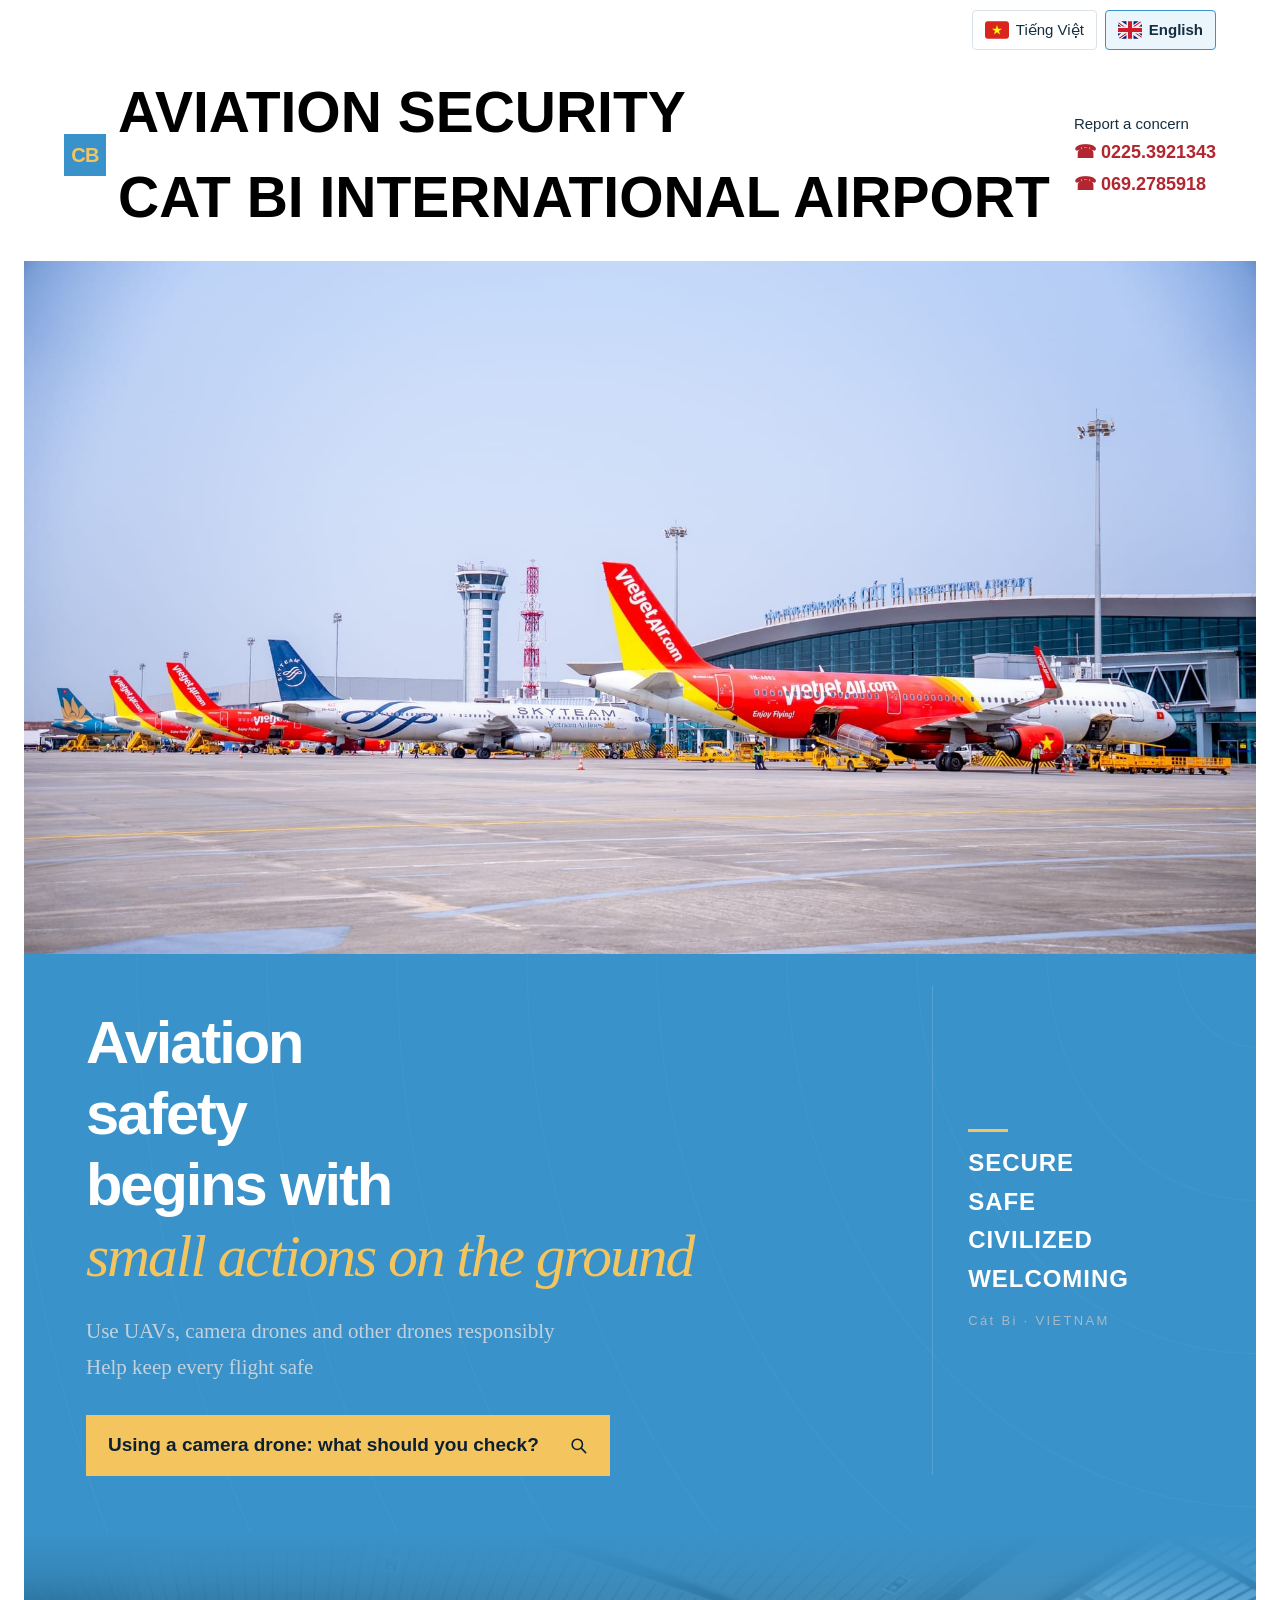
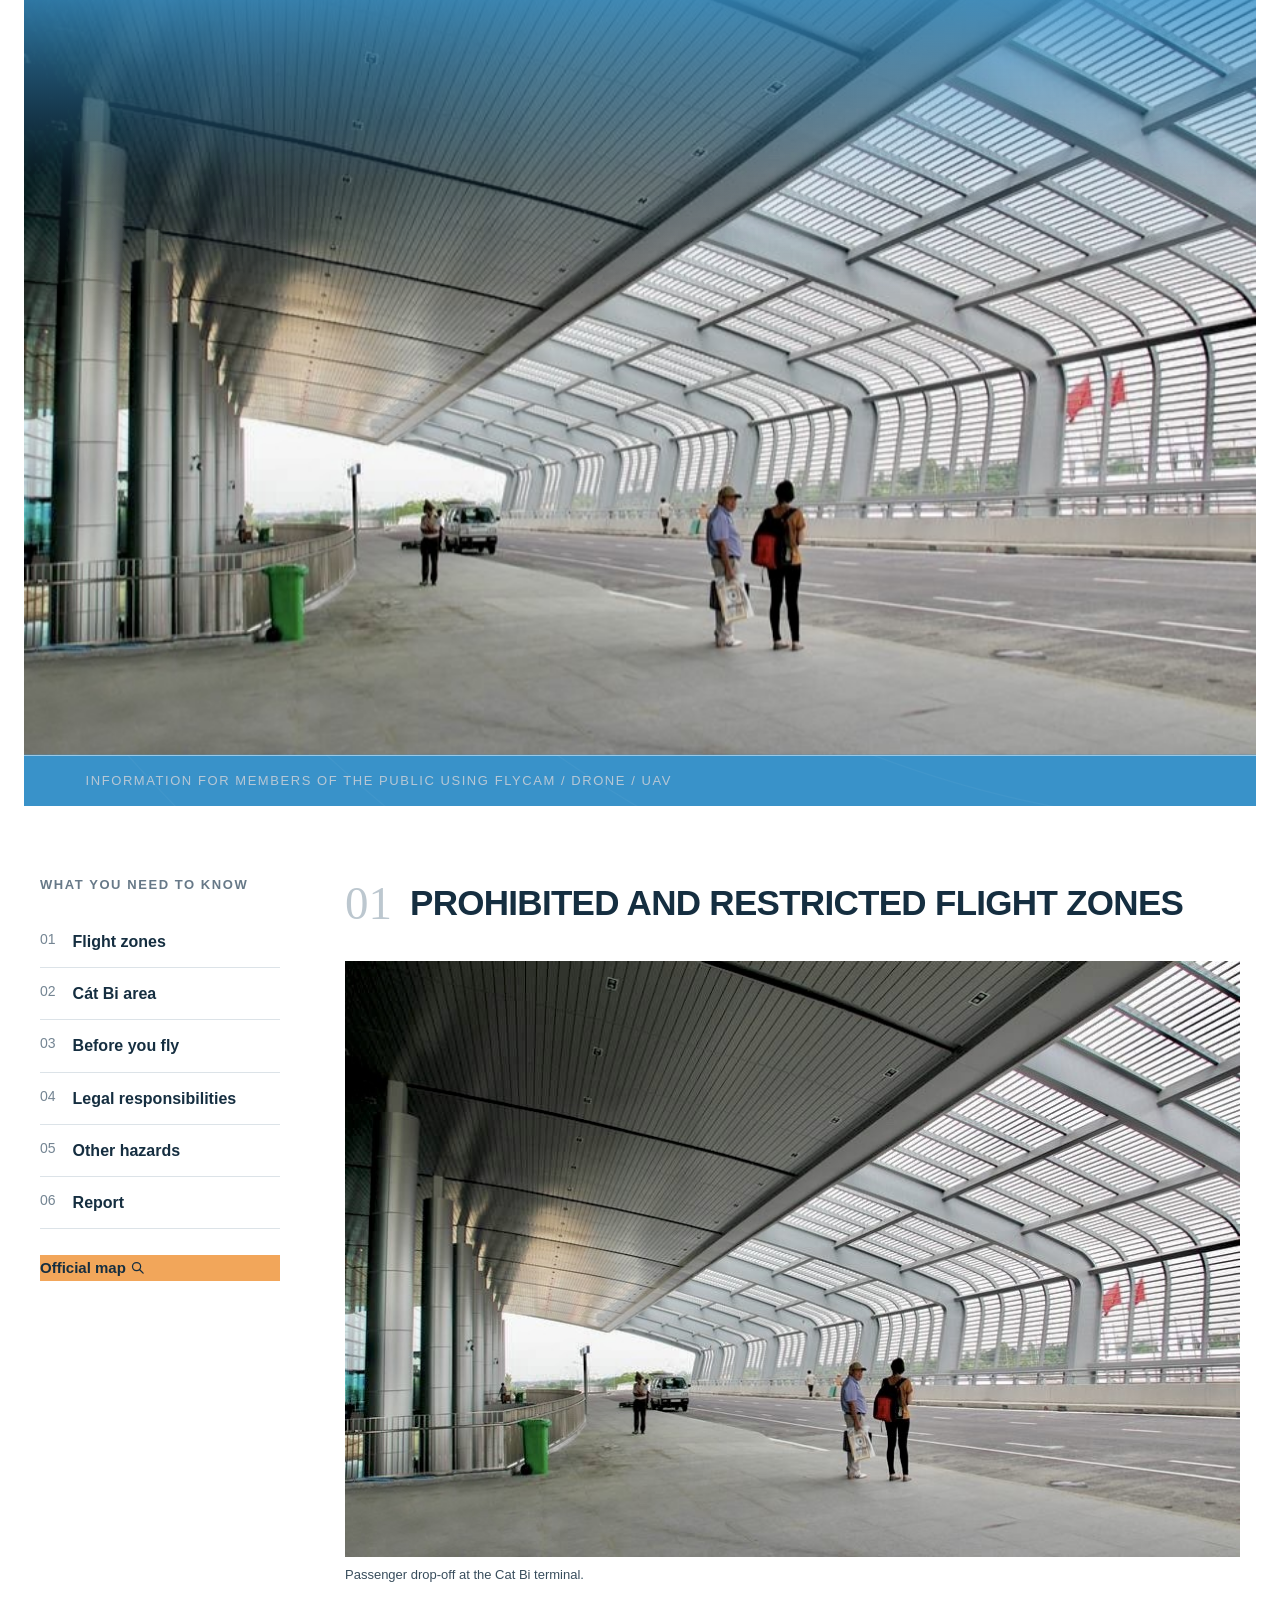
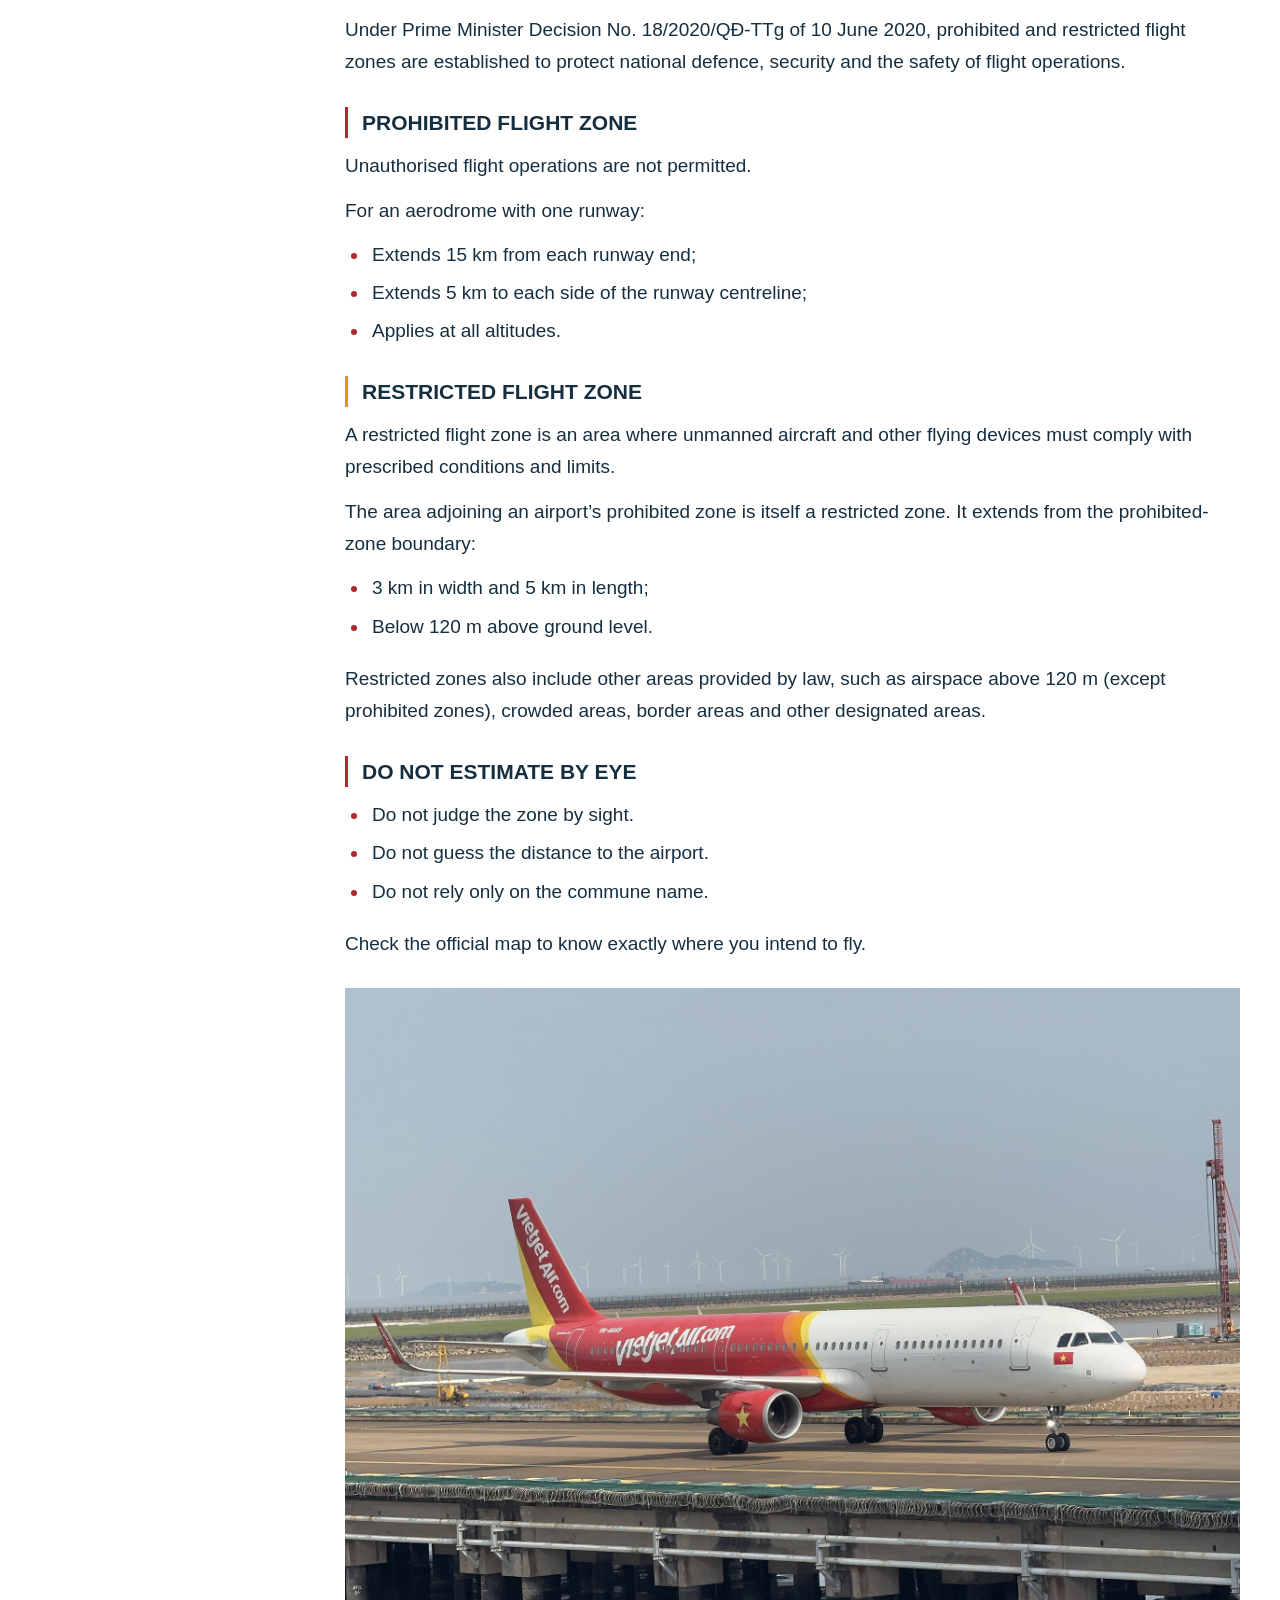
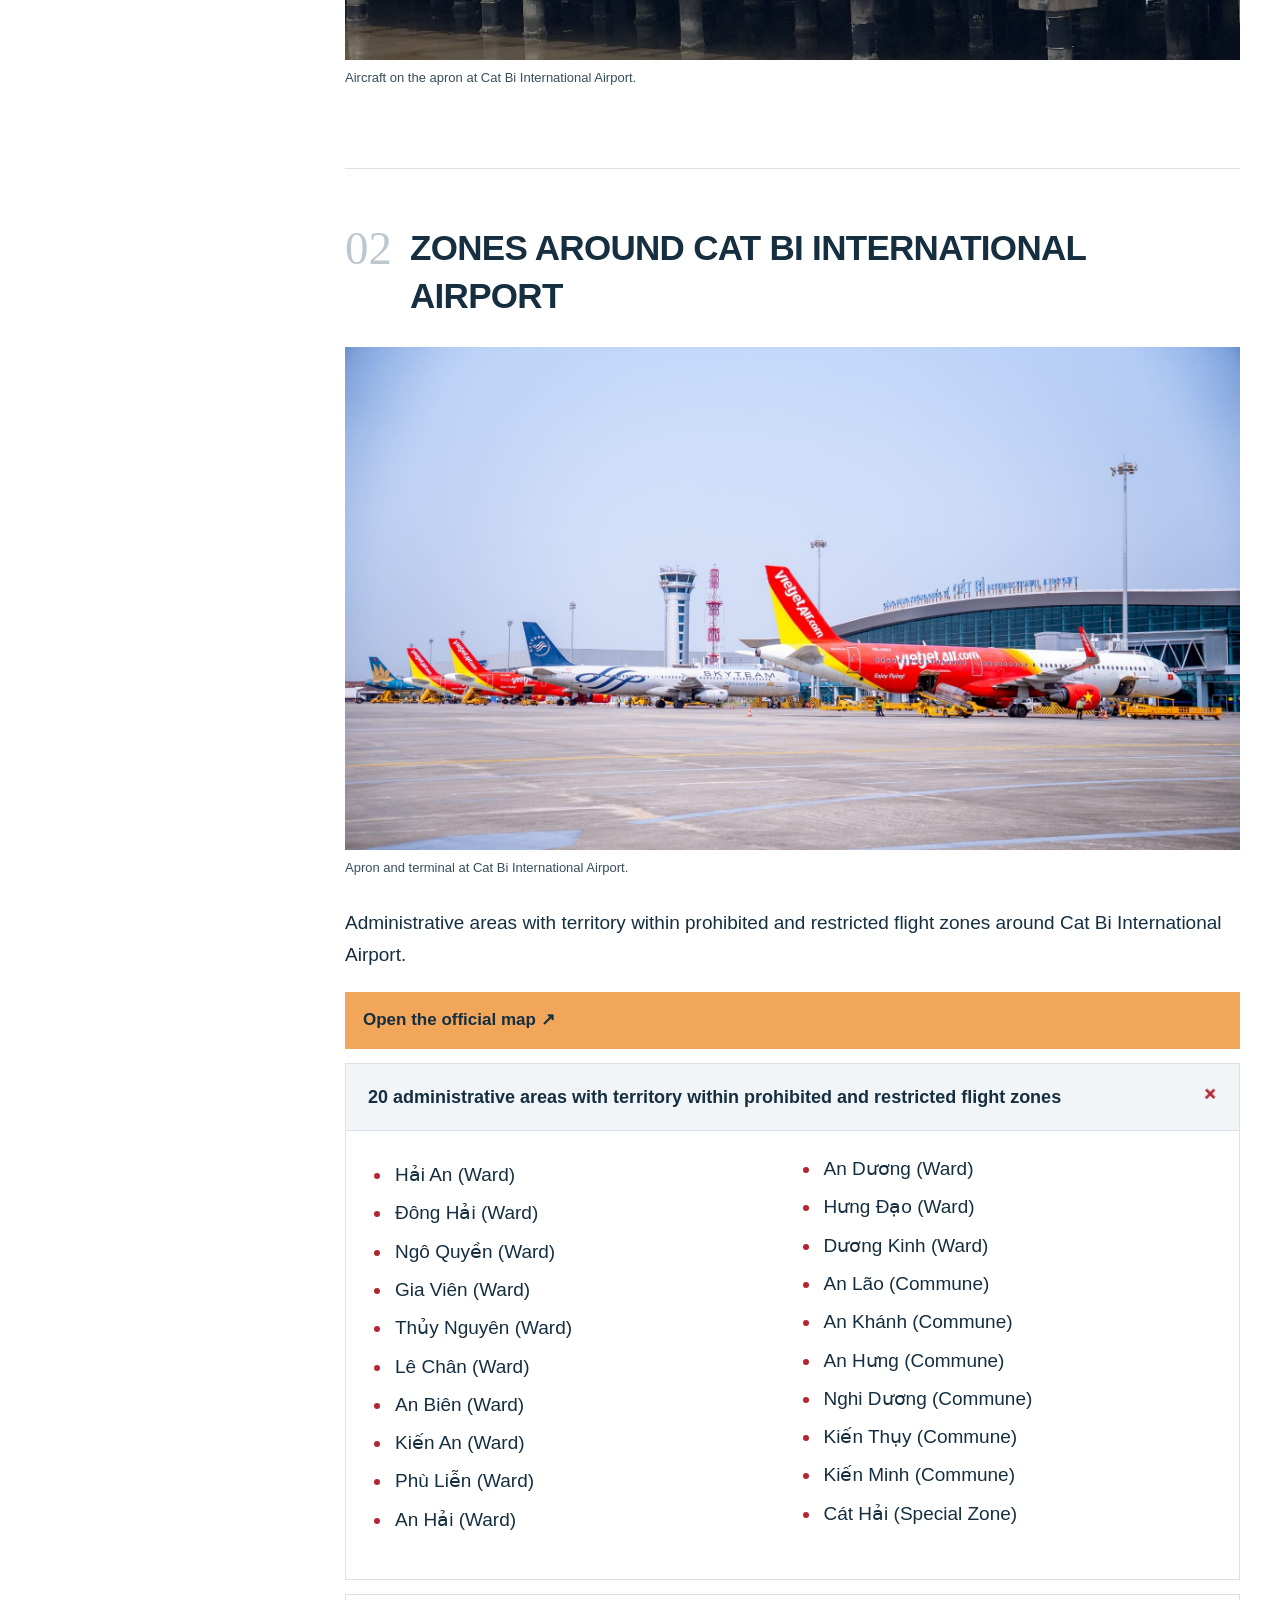
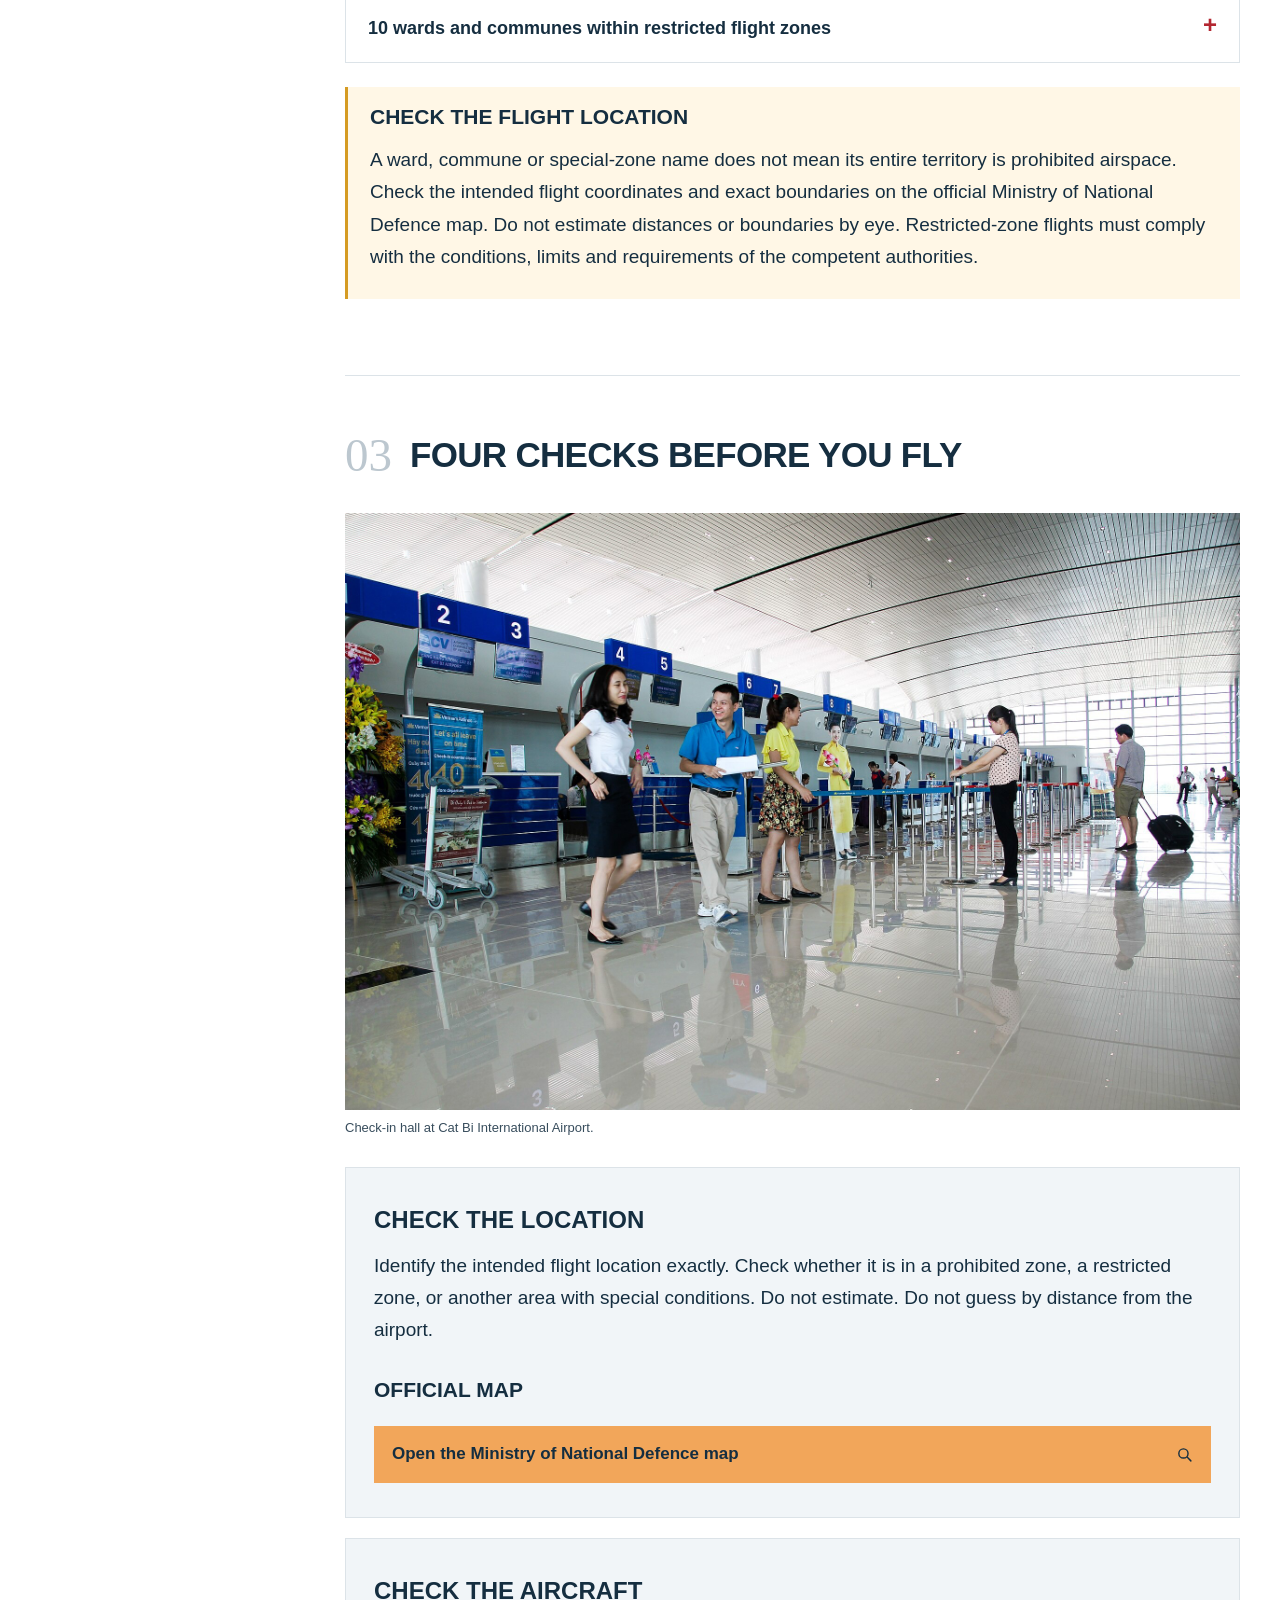
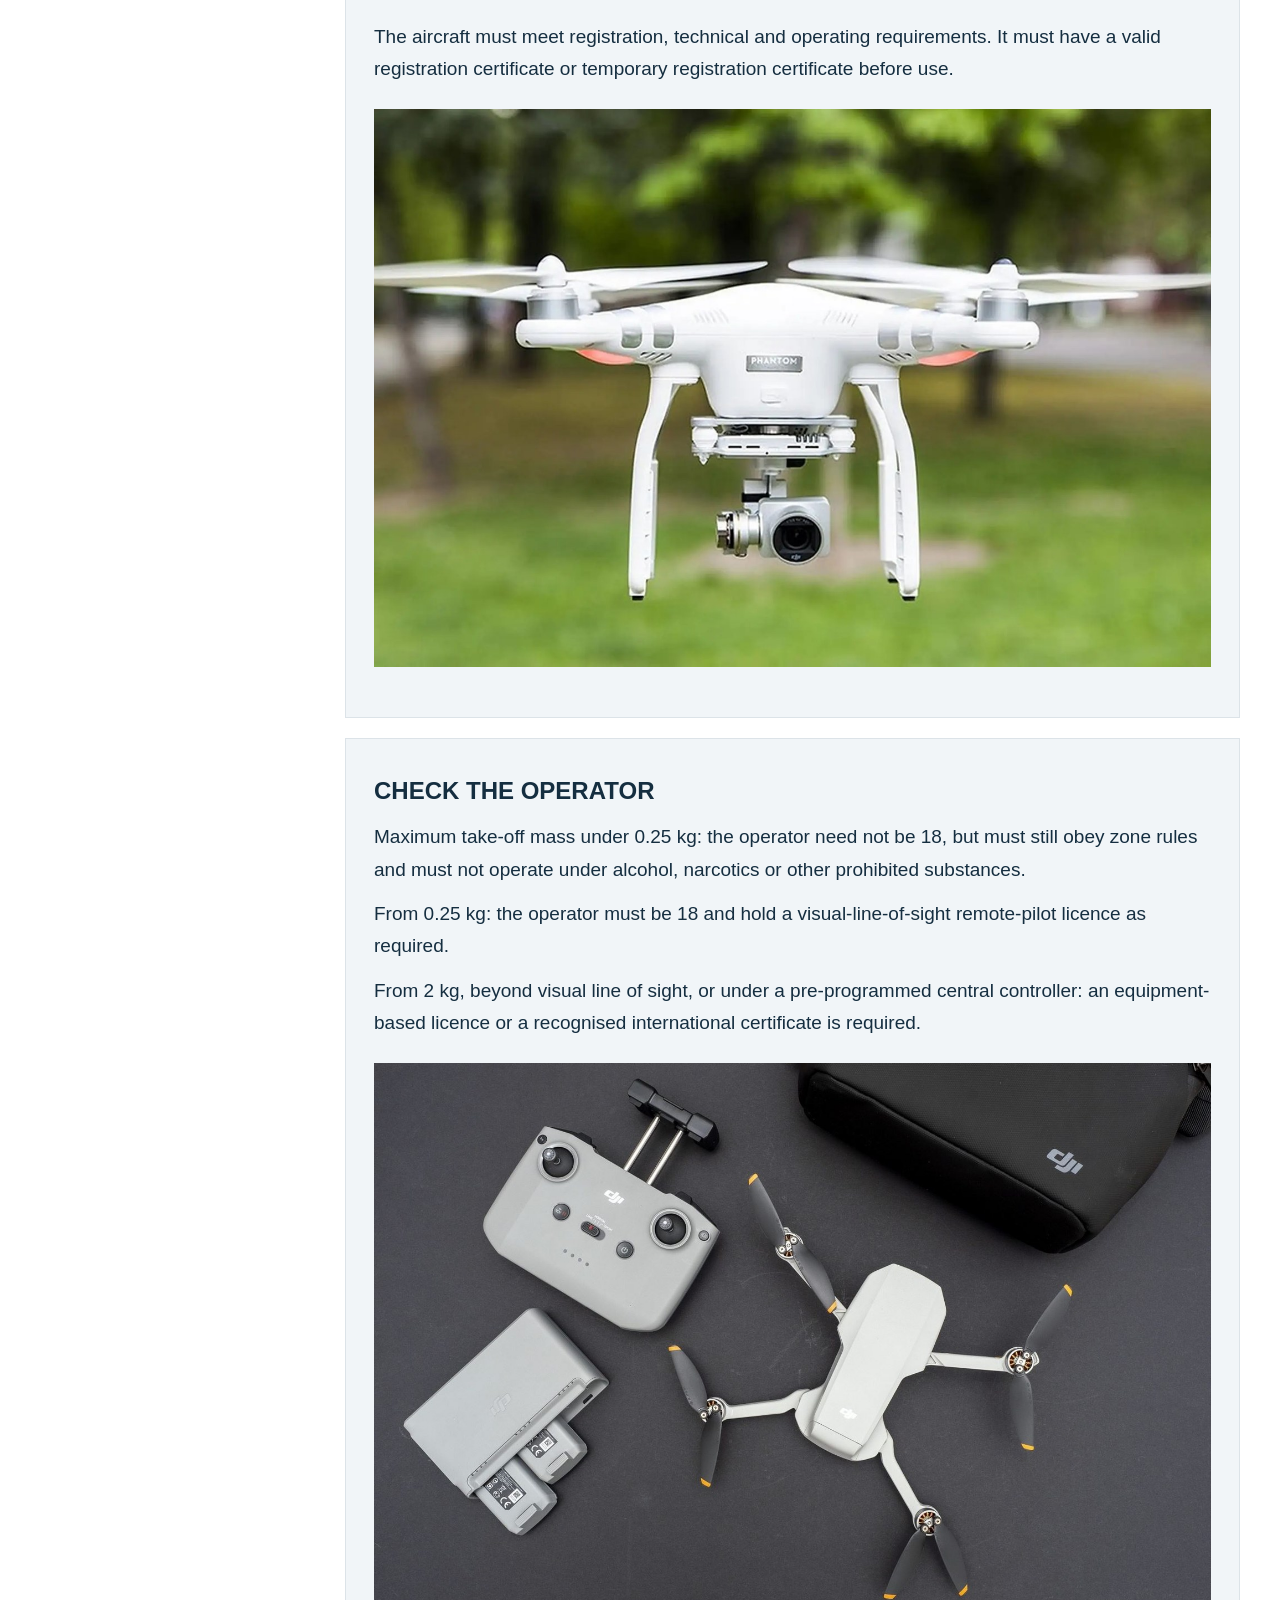
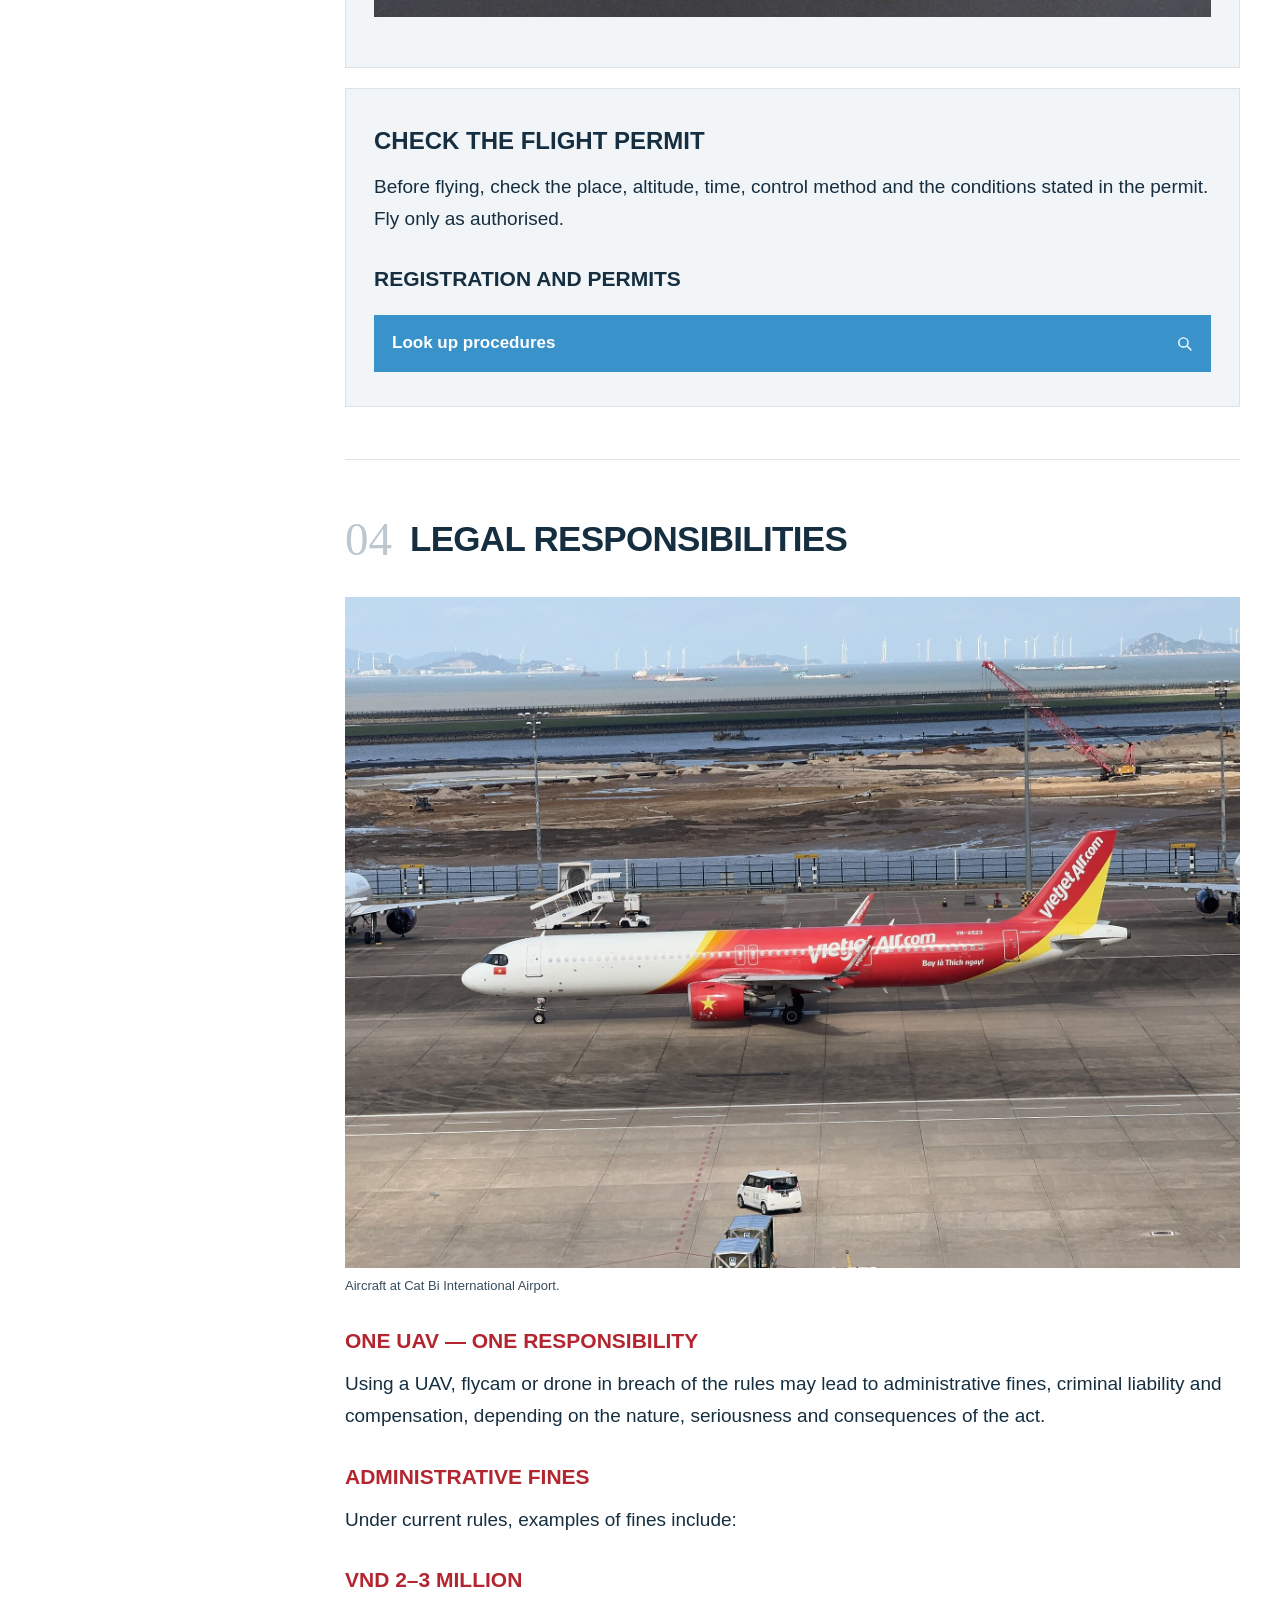
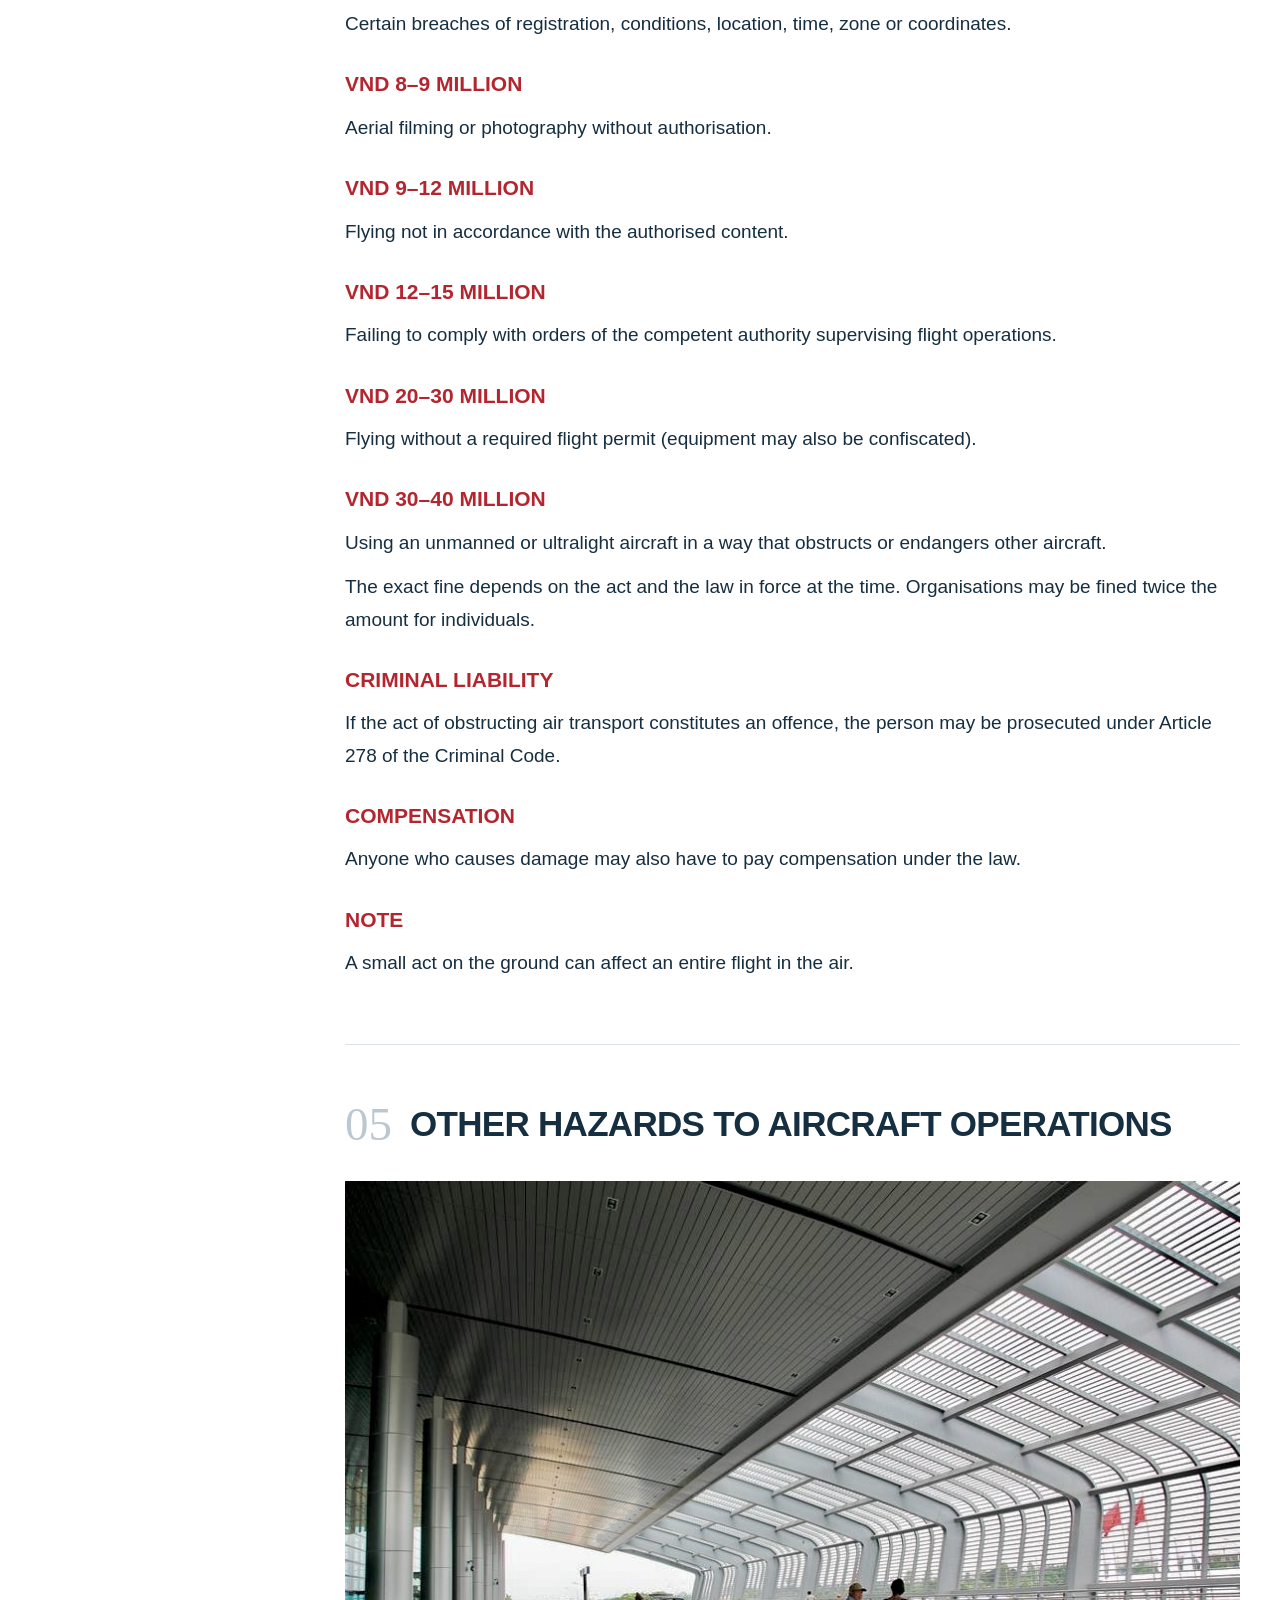
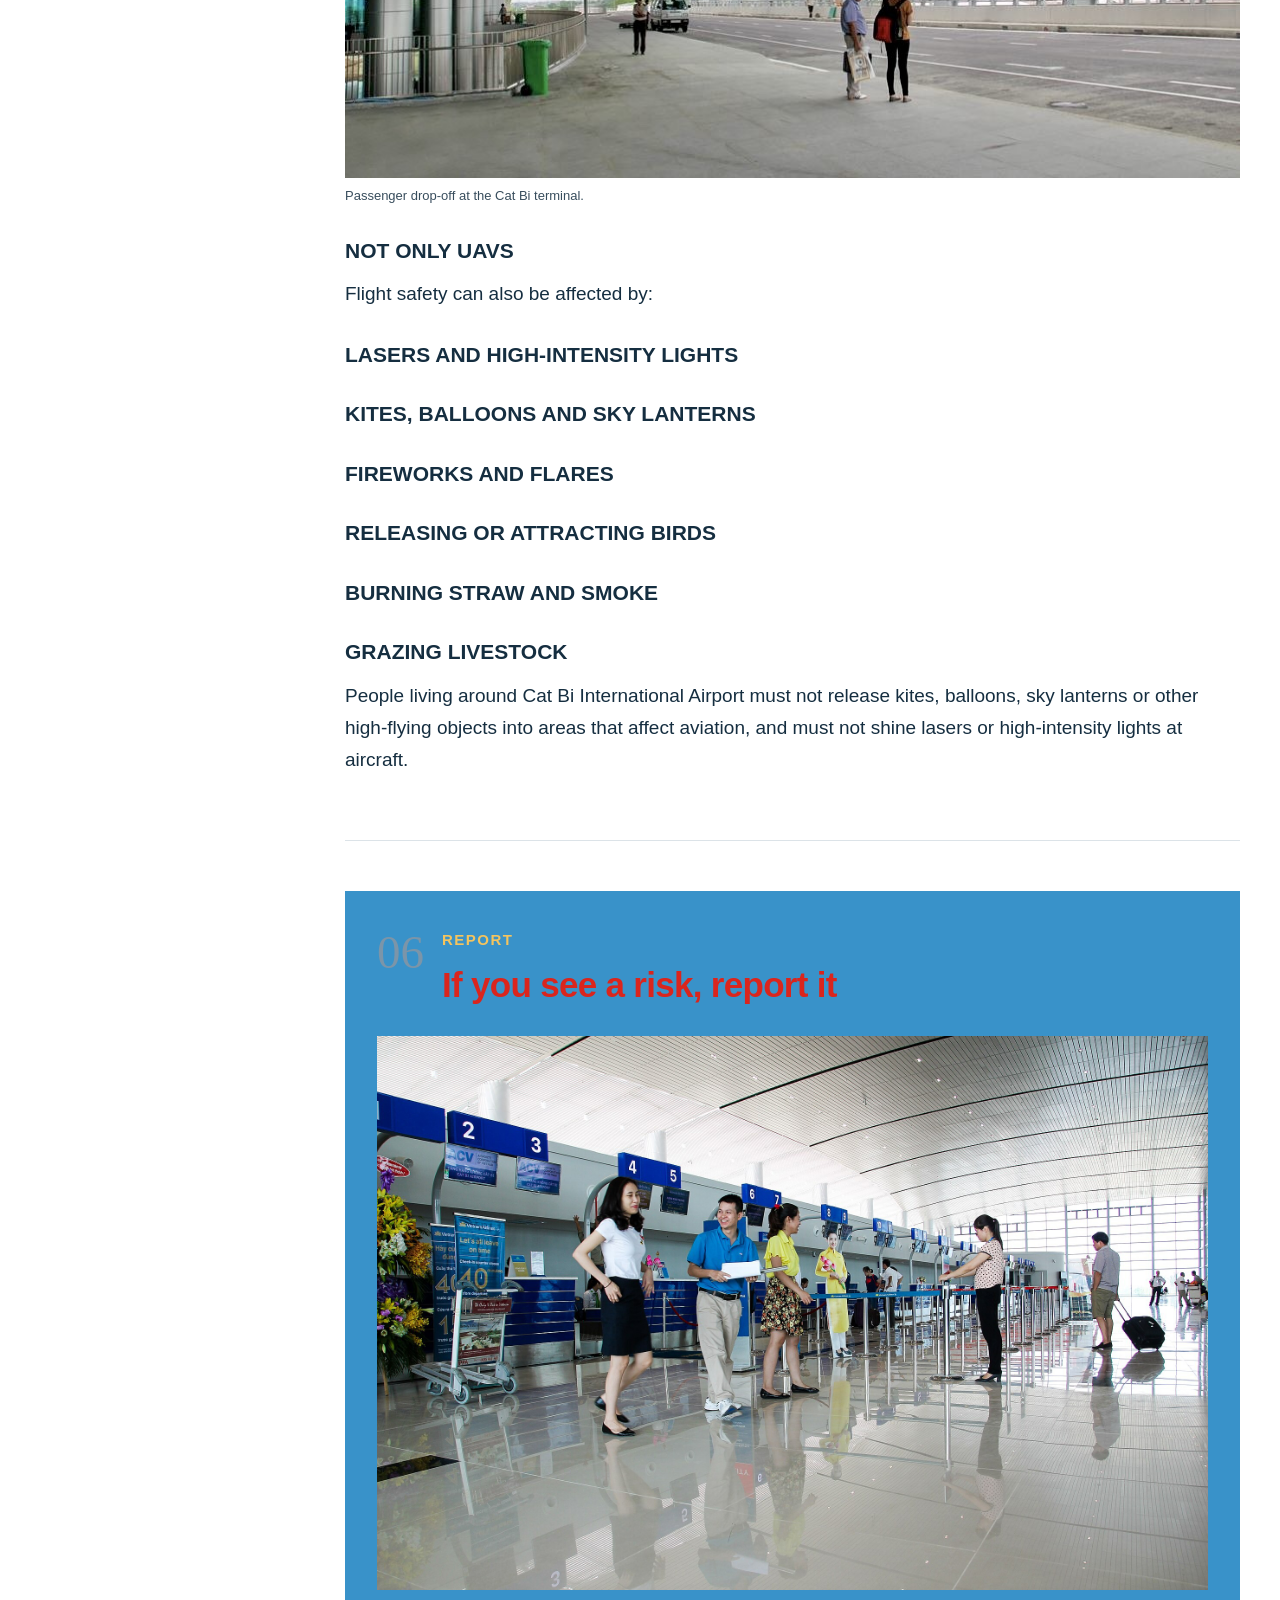
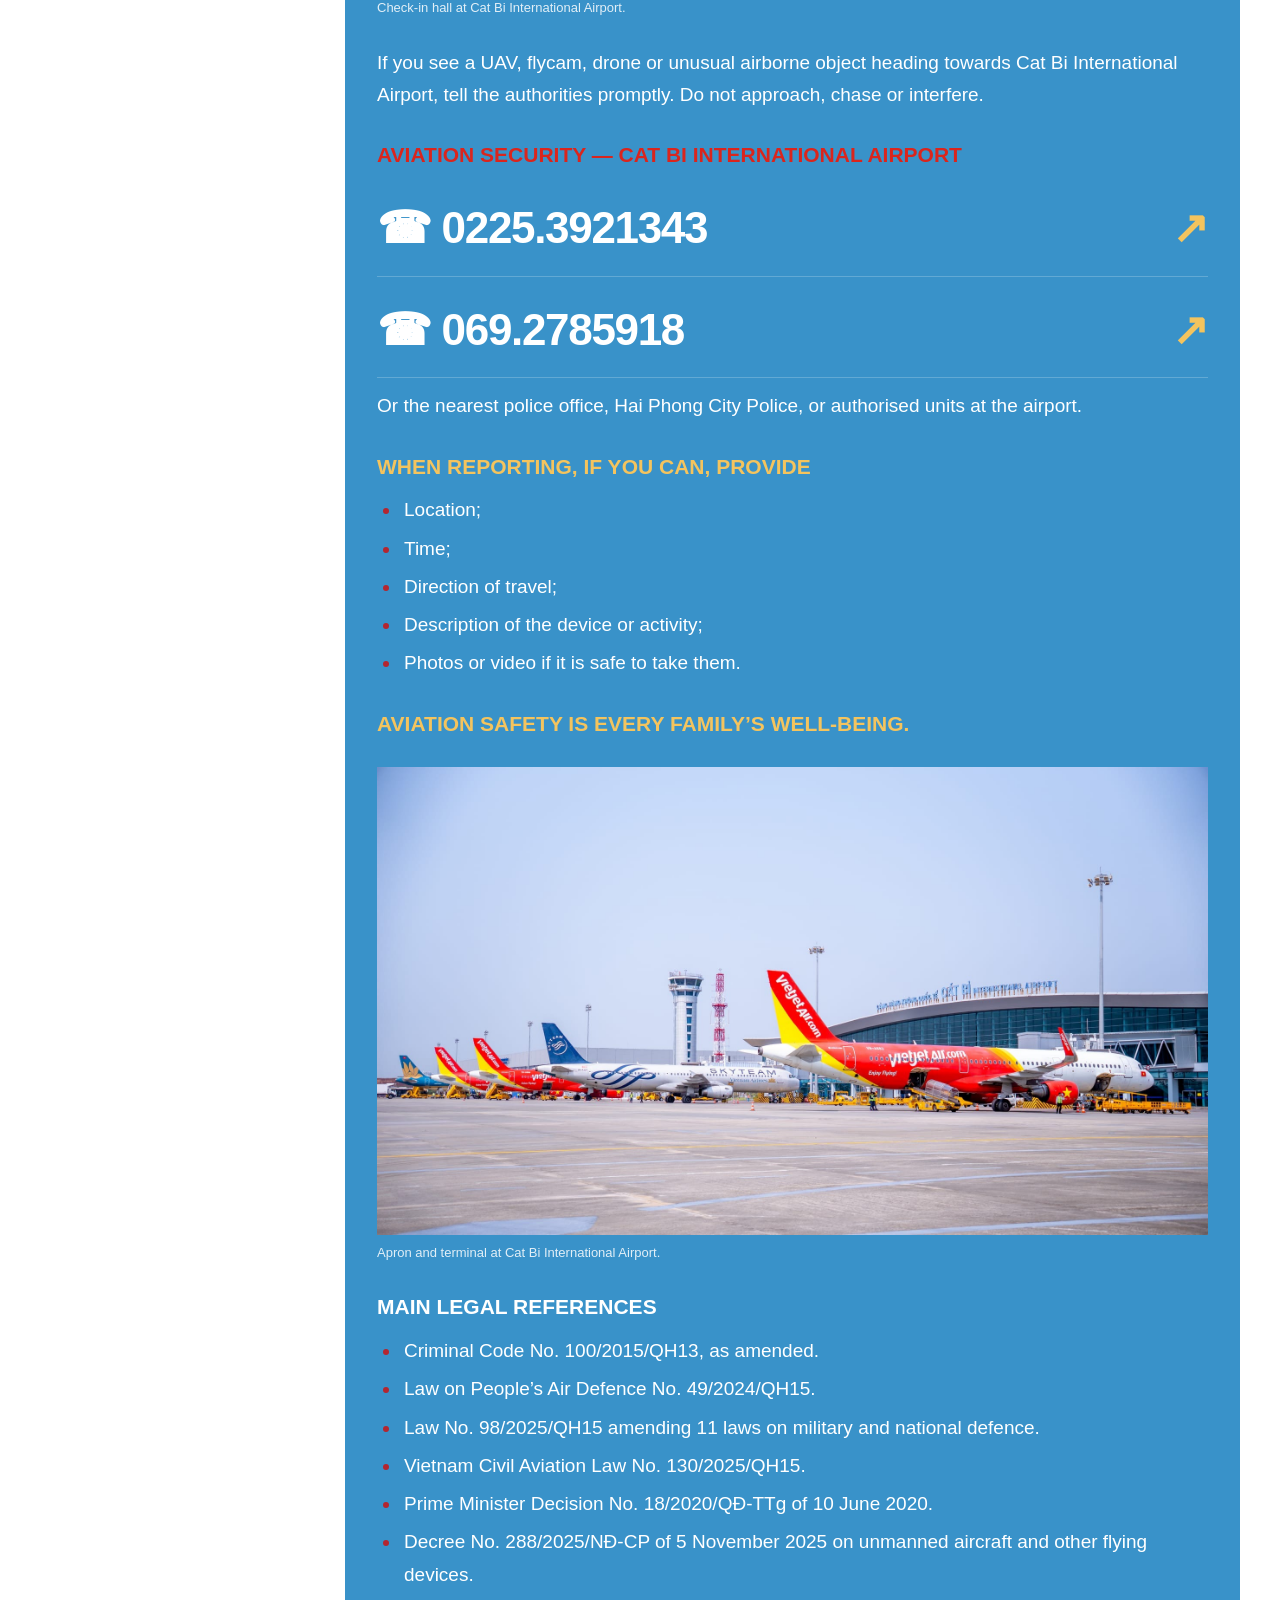
==== en.html @ 9ce40f25 "Publish Cat Bi aviation safety website and custom domain" ====
<!DOCTYPE html>

<html lang="en">
<head>
<meta charset="utf-8"/>
<meta content="width=device-width,initial-scale=1" name="viewport"/>
<title>Aviation Safety — Cát Bi</title>
<meta content="Information on prohibited and restricted flight zones, UAV responsibilities and aviation safety reporting at Cat Bi International Airport." name="description"/>
<link href="data:image/svg+xml,%3Csvg xmlns='http://www.w3.org/2000/svg' viewBox='0 0 32 32'%3E%3Crect width='32' height='32' rx='8' fill='%230b2033'/%3E%3Cpath d='M16 5L20 14L28 16L20 19L18 27L14 27L12 19L4 16L12 14Z' fill='%23f4c45e'/%3E%3C/svg%3E" rel="icon" type="image/svg+xml"/>
<link href="style.css" rel="stylesheet"/>
<link href="vi.html" hreflang="vi" rel="alternate"/>
<link href="en.html" hreflang="en" rel="alternate"/>
<link href="./" hreflang="x-default" rel="alternate"/>
<script defer="" src="fit-header.js"></script>
</head>
<body>
<a class="skip" href="#noi-dung">Skip to content</a>
<nav aria-label="Language" class="language-switch">
<a href="vi.html" hreflang="vi" lang="vi"><img alt="" height="24" src="flag-vn.svg" width="24"/>Tiếng Việt</a>
<a aria-current="page" href="en.html" hreflang="en" lang="en"><img alt="" height="24" src="flag-gb.svg" width="24"/>English</a>
</nav>
<header>
<a class="brand" href="./">
<span class="brand-mark">CB</span>
<span class="agency-name">AVIATION SECURITY<small>CAT BI INTERNATIONAL AIRPORT</small></span>
</a>
<div class="header-phone"><span>Report a concern</span><div class="header-hotlines"><a href="tel:02253921343"><strong><span aria-hidden="true" class="contact-icon">☎</span> 0225.3921343</strong></a><a href="tel:0692785918"><strong><span aria-hidden="true" class="contact-icon">☎</span> 069.2785918</strong></a></div></div>
</header>
<main>
<div class="hero-banner hero-banner-full">
<img alt="Apron and terminal at Cat Bi International Airport" class="hero-banner-photo" height="1080" src="catbi-apron.jpg" width="1920"/>
</div>
<div class="hero">
<div class="hero-inner">
<div class="hero-copy">
<h1><span>Aviation</span> <span>safety</span> <span>begins with</span> <em>small actions on the ground</em></h1>
<p>Use UAVs, camera drones and other drones responsibly<br/>Help keep every flight safe</p>
<a class="hero-button" href="#muc-03">Using a camera drone: what should you check?
            <svg aria-hidden="true" class="map-search-icon" fill="none" height="18" stroke="currentColor" stroke-linecap="round" stroke-width="2" viewbox="0 0 24 24" width="18" xmlns="http://www.w3.org/2000/svg"><circle cx="10.5" cy="10.5" r="6.5"></circle><path d="m16 16 5 5"></path></svg>
</a>
</div>
<div class="hero-side">
<span class="hero-rule"></span>
<p>SECURE<br/>SAFE<br/>CIVILIZED<br/>WELCOMING</p>
<span class="hero-side-foot">Cát Bi · VIETNAM</span>
</div>
</div>
<div class="hero-sky">
<img alt="Passenger drop-off at the Cat Bi terminal" height="600" src="catbi-hall.jpg" width="900"/>
</div>
<div class="hero-bottom">
<span>INFORMATION FOR MEMBERS OF THE PUBLIC USING FLYCAM / DRONE / UAV</span>
</div>
</div>
<div class="page-layout" id="noi-dung">
<aside class="navigation">
<p>WHAT YOU NEED TO KNOW</p>
<nav>
<a href="#muc-01"><span>01</span>Flight zones</a>
<a href="#muc-02"><span>02</span>Cát Bi area</a>
<a href="#muc-03"><span>03</span>Before you fly</a>
<a href="#muc-04"><span>04</span>Legal responsibilities</a>
<a href="#muc-05"><span>05</span>Other hazards</a>
<a href="#muc-06"><span>06</span>Report</a>
</nav>
<a class="map-link" href="https://cambay.mod.gov.vn/" rel="noopener" target="_blank">Official map
          <svg aria-hidden="true" class="map-search-icon" fill="none" height="18" stroke="currentColor" stroke-linecap="round" stroke-width="2" viewbox="0 0 24 24" width="18" xmlns="http://www.w3.org/2000/svg"><circle cx="10.5" cy="10.5" r="6.5"></circle><path d="m16 16 5 5"></path></svg>
</a>
</aside>
<div class="content">
<section class="section section-1" id="muc-01">
<div class="section-heading">
<span class="section-no">01</span>
<div><h2>PROHIBITED AND RESTRICTED FLIGHT ZONES</h2></div>
</div>
<div class="section-body">
<figure class="airport-photo"><img alt="Passenger drop-off at the Cat Bi terminal" class="section-photo" height="600" loading="lazy" src="catbi-hall.jpg" width="900"/><figcaption>Passenger drop-off at the Cat Bi terminal.</figcaption></figure>
<p>Under Prime Minister Decision No. 18/2020/QĐ-TTg of 10 June 2020, prohibited and restricted flight zones are established to protect national defence, security and the safety of flight operations.</p>
<h3>PROHIBITED FLIGHT ZONE</h3>
<p>Unauthorised flight operations are not permitted.</p>
<p>For an aerodrome with one runway:</p>
<ul>
<li>Extends 15 km from each runway end;</li>
<li>Extends 5 km to each side of the runway centreline;</li>
<li>Applies at all altitudes.</li>
</ul>
<h3>RESTRICTED FLIGHT ZONE</h3>
<p>A restricted flight zone is an area where unmanned aircraft and other flying devices must comply with prescribed conditions and limits.</p>
<p>The area adjoining an airport’s prohibited zone is itself a restricted zone. It extends from the prohibited-zone boundary:</p>
<ul>
<li>3 km in width and 5 km in length;</li>
<li>Below 120 m above ground level.</li>
</ul>
<p>Restricted zones also include other areas provided by law, such as airspace above 120 m (except prohibited zones), crowded areas, border areas and other designated areas.</p>
<h3>DO NOT ESTIMATE BY EYE</h3>
<ul>
<li>Do not judge the zone by sight.</li>
<li>Do not guess the distance to the airport.</li>
<li>Do not rely only on the commune name.</li>
</ul>
<p>Check the official map to know exactly where you intend to fly.</p>
<figure class="airport-photo"><img alt="Aircraft on the apron at Cat Bi International Airport" class="section-photo" height="1440" loading="lazy" src="catbi-aircraft.jpg" width="1920"/><figcaption>Aircraft on the apron at Cat Bi International Airport.</figcaption></figure>
</div>
</section>
<section class="section section-2" id="muc-02"><div class="section-heading"><span class="section-no">02</span><div><h2>ZONES AROUND CAT BI INTERNATIONAL AIRPORT</h2></div></div><div class="section-body"><figure class="airport-photo"><img alt="Apron and terminal at Cat Bi International Airport" class="section-photo" height="1080" loading="lazy" src="catbi-apron.jpg" width="1920"/><figcaption>Apron and terminal at Cat Bi International Airport.</figcaption></figure><p>Administrative areas with territory within prohibited and restricted flight zones around Cat Bi International Airport.</p><a class="action" href="https://cambay.mod.gov.vn/" rel="noopener" target="_blank">Open the official map ↗</a><details class="province zone-group" data-zone-group="prohibited-and-restricted" open=""><summary><span>20 administrative areas with territory within prohibited and restricted flight zones</span><span aria-hidden="true" class="plus">+</span></summary><div><ul class="zone-list"><li data-area-name="Hải An">Hải An (Ward)</li><li data-area-name="Đông Hải">Đông Hải (Ward)</li><li data-area-name="Ngô Quyền">Ngô Quyền (Ward)</li><li data-area-name="Gia Viên">Gia Viên (Ward)</li><li data-area-name="Thủy Nguyên">Thủy Nguyên (Ward)</li><li data-area-name="Lê Chân">Lê Chân (Ward)</li><li data-area-name="An Biên">An Biên (Ward)</li><li data-area-name="Kiến An">Kiến An (Ward)</li><li data-area-name="Phù Liễn">Phù Liễn (Ward)</li><li data-area-name="An Hải">An Hải (Ward)</li><li data-area-name="An Dương">An Dương (Ward)</li><li data-area-name="Hưng Đạo">Hưng Đạo (Ward)</li><li data-area-name="Dương Kinh">Dương Kinh (Ward)</li><li data-area-name="An Lão">An Lão (Commune)</li><li data-area-name="An Khánh">An Khánh (Commune)</li><li data-area-name="An Hưng">An Hưng (Commune)</li><li data-area-name="Nghi Dương">Nghi Dương (Commune)</li><li data-area-name="Kiến Thụy">Kiến Thụy (Commune)</li><li data-area-name="Kiến Minh">Kiến Minh (Commune)</li><li data-area-name="Cát Hải">Cát Hải (Special Zone)</li></ul></div></details><details class="province zone-group" data-zone-group="restricted"><summary><span>10 wards and communes within restricted flight zones</span><span aria-hidden="true" class="plus">+</span></summary><div><ul class="zone-list"><li data-area-name="Nam Triệu">Nam Triệu (Ward)</li><li data-area-name="Hồng Bàng">Hồng Bàng (Ward)</li><li data-area-name="Nam Đồ Sơn">Nam Đồ Sơn (Ward)</li><li data-area-name="An Quang">An Quang (Commune)</li><li data-area-name="Quyết Thắng">Quyết Thắng (Commune)</li><li data-area-name="Tiên Lãng">Tiên Lãng (Commune)</li><li data-area-name="Tân Minh">Tân Minh (Commune)</li><li data-area-name="Tiên Minh">Tiên Minh (Commune)</li><li data-area-name="Kiến Hưng">Kiến Hưng (Commune)</li><li data-area-name="Kiến Hải">Kiến Hải (Commune)</li></ul></div></details><aside class="notice"><h3>CHECK THE FLIGHT LOCATION</h3><p>A ward, commune or special-zone name does not mean its entire territory is prohibited airspace. Check the intended flight coordinates and exact boundaries on the official Ministry of National Defence map. Do not estimate distances or boundaries by eye. Restricted-zone flights must comply with the conditions, limits and requirements of the competent authorities.</p></aside></div></section>
<section class="section section-3" id="muc-03">
<div class="section-heading">
<span class="section-no">03</span>
<div><h2>FOUR CHECKS BEFORE YOU FLY</h2></div>
</div>
<div class="section-body">
<figure class="airport-photo"><img alt="Check-in hall at Cat Bi International Airport" class="section-photo" height="1280" loading="lazy" src="catbi-checkin.jpg" width="1920"/><figcaption>Check-in hall at Cat Bi International Airport.</figcaption></figure>
<div class="checks">
<article class="check">
<h3>CHECK THE LOCATION</h3>
<p>Identify the intended flight location exactly. Check whether it is in a prohibited zone, a restricted zone, or another area with special conditions. Do not estimate. Do not guess by distance from the airport.</p>
<h3>OFFICIAL MAP</h3>
<a class="action" href="https://cambay.mod.gov.vn/" rel="noopener" target="_blank">Open the Ministry of National Defence map
                          <svg aria-hidden="true" class="map-search-icon" fill="none" height="18" stroke="currentColor" stroke-linecap="round" stroke-width="2" viewbox="0 0 24 24" width="18" xmlns="http://www.w3.org/2000/svg"><circle cx="10.5" cy="10.5" r="6.5"></circle><path d="m16 16 5 5"></path></svg>
</a>
</article>
<article class="check">
<h3>CHECK THE AIRCRAFT</h3>
<p>The aircraft must meet registration, technical and operating requirements. It must have a valid registration certificate or temporary registration certificate before use.</p>
<img alt="A camera drone in flight — check the aircraft before you fly" class="section-photo" height="900" loading="lazy" src="flycam-air.jpg" width="1600"/>
</article>
<article class="check">
<h3>CHECK THE OPERATOR</h3>
<p>Maximum take-off mass under 0.25 kg: the operator need not be 18, but must still obey zone rules and must not operate under alcohol, narcotics or other prohibited substances.</p>
<p>From 0.25 kg: the operator must be 18 and hold a visual-line-of-sight remote-pilot licence as required.</p>
<p>From 2 kg, beyond visual line of sight, or under a pre-programmed central controller: an equipment-based licence or a recognised international certificate is required.</p>
<img alt="Camera drone, controller and batteries — check the operator and the aircraft before you fly" class="section-photo" height="900" loading="lazy" src="flycam-kit.jpg" width="1600"/>
</article>
<article class="check">
<h3>CHECK THE FLIGHT PERMIT</h3>
<p>Before flying, check the place, altitude, time, control method and the conditions stated in the permit. Fly only as authorised.</p>
<h3>REGISTRATION AND PERMITS</h3>
<a class="action" href="https://dichvucong.mod.gov.vn/web/bo-quoc-phong/thu-tuc-hanh-chinh#/thu-tuc-hanh-chinh/5377" rel="noopener" target="_blank">Look up procedures
                          <svg aria-hidden="true" class="map-search-icon" fill="none" height="18" stroke="currentColor" stroke-linecap="round" stroke-width="2" viewbox="0 0 24 24" width="18" xmlns="http://www.w3.org/2000/svg"><circle cx="10.5" cy="10.5" r="6.5"></circle><path d="m16 16 5 5"></path></svg>
</a>
</article>
</div>
</div>
</section>
<section class="section section-4" id="muc-04">
<div class="section-heading">
<span class="section-no">04</span>
<div><h2>LEGAL RESPONSIBILITIES</h2></div>
</div>
<div class="section-body">
<figure class="airport-photo"><img alt="Aircraft at Cat Bi International Airport" class="section-photo" height="1440" loading="lazy" src="catbi-profile.jpg" width="1920"/><figcaption>Aircraft at Cat Bi International Airport.</figcaption></figure>
<h3>ONE UAV — ONE RESPONSIBILITY</h3>
<p>Using a UAV, flycam or drone in breach of the rules may lead to administrative fines, criminal liability and compensation, depending on the nature, seriousness and consequences of the act.</p>
<h3>ADMINISTRATIVE FINES</h3>
<p>Under current rules, examples of fines include:</p>
<h3>VND 2–3 MILLION</h3>
<p>Certain breaches of registration, conditions, location, time, zone or coordinates.</p>
<h3>VND 8–9 MILLION</h3>
<p>Aerial filming or photography without authorisation.</p>
<h3>VND 9–12 MILLION</h3>
<p>Flying not in accordance with the authorised content.</p>
<h3>VND 12–15 MILLION</h3>
<p>Failing to comply with orders of the competent authority supervising flight operations.</p>
<h3>VND 20–30 MILLION</h3>
<p>Flying without a required flight permit (equipment may also be confiscated).</p>
<h3>VND 30–40 MILLION</h3>
<p>Using an unmanned or ultralight aircraft in a way that obstructs or endangers other aircraft.</p>
<p>The exact fine depends on the act and the law in force at the time. Organisations may be fined twice the amount for individuals.</p>
<h3>CRIMINAL LIABILITY</h3>
<p>If the act of obstructing air transport constitutes an offence, the person may be prosecuted under Article 278 of the Criminal Code.</p>
<h3>COMPENSATION</h3>
<p>Anyone who causes damage may also have to pay compensation under the law.</p>
<h3>NOTE</h3>
<p>A small act on the ground can affect an entire flight in the air.</p>
</div>
</section>
<section class="section section-5" id="muc-05">
<div class="section-heading">
<span class="section-no">05</span>
<div><h2>OTHER HAZARDS TO AIRCRAFT OPERATIONS</h2></div>
</div>
<div class="section-body">
<figure class="airport-photo"><img alt="Passenger drop-off at the Cat Bi terminal" class="section-photo" height="600" loading="lazy" src="catbi-hall.jpg" width="900"/><figcaption>Passenger drop-off at the Cat Bi terminal.</figcaption></figure>
<h3>NOT ONLY UAVS</h3>
<p>Flight safety can also be affected by:</p>
<h3>LASERS AND HIGH-INTENSITY LIGHTS</h3>
<h3>KITES, BALLOONS AND SKY LANTERNS</h3>
<h3>FIREWORKS AND FLARES</h3>
<h3>RELEASING OR ATTRACTING BIRDS</h3>
<h3>BURNING STRAW AND SMOKE</h3>
<h3>GRAZING LIVESTOCK</h3>
<p>People living around Cat Bi International Airport must not release kites, balloons, sky lanterns or other high-flying objects into areas that affect aviation, and must not shine lasers or high-intensity lights at aircraft.</p>
</div>
</section>
<section class="section section-6" id="muc-06">
<div class="section-heading">
<span class="section-no">06</span>
<div>
<span class="eyebrow">Report</span>
<h2>If you see a risk, report it</h2>
</div>
</div>
<div class="section-body">
<figure class="airport-photo"><img alt="Check-in hall at Cat Bi International Airport" class="section-photo" height="1280" loading="lazy" src="catbi-checkin.jpg" width="1920"/><figcaption>Check-in hall at Cat Bi International Airport.</figcaption></figure>
<p>If you see a UAV, flycam, drone or unusual airborne object heading towards Cat Bi International Airport, tell the authorities promptly. Do not approach, chase or interfere.</p>
<h3 class="agency-contact">AVIATION SECURITY — CAT BI INTERNATIONAL AIRPORT</h3>
<div class="contact-hotlines"><a class="phone" href="tel:02253921343"><span class="contact-number"><span aria-hidden="true" class="contact-icon">☎</span> 0225.3921343</span><span aria-hidden="true">↗</span></a><a class="phone" href="tel:0692785918"><span class="contact-number"><span aria-hidden="true" class="contact-icon">☎</span> 069.2785918</span><span aria-hidden="true">↗</span></a></div>
<p>Or the nearest police office, Hai Phong City Police, or authorised units at the airport.</p>
<h3>WHEN REPORTING, IF YOU CAN, PROVIDE</h3>
<ul>
<li>Location;</li>
<li>Time;</li>
<li>Direction of travel;</li>
<li>Description of the device or activity;</li>
<li>Photos or video if it is safe to take them.</li>
</ul>
<h3>AVIATION SAFETY IS EVERY FAMILY’S WELL-BEING.</h3>
<figure class="airport-photo"><img alt="Apron and terminal at Cat Bi International Airport" class="section-photo" height="1080" loading="lazy" src="catbi-apron.jpg" width="1920"/><figcaption>Apron and terminal at Cat Bi International Airport.</figcaption></figure>
<div class="legal-references">
<h3>MAIN LEGAL REFERENCES</h3>
<ul>
<li>Criminal Code No. 100/2015/QH13, as amended.</li>
<li>Law on People’s Air Defence No. 49/2024/QH15.</li>
<li>Law No. 98/2025/QH15 amending 11 laws on military and national defence.</li>
<li>Vietnam Civil Aviation Law No. 130/2025/QH15.</li>
<li>Prime Minister Decision No. 18/2020/QĐ-TTg of 10 June 2020.</li>
<li>Decree No. 288/2025/NĐ-CP of 5 November 2025 on unmanned aircraft and other flying devices.</li>
<li>Circular No. 146/2025/TT-BQP of 25 December 2025.</li>
<li>Decree No. 282/2025/NĐ-CP of 30 October 2025 on administrative sanctions.</li>
<li>Decree No. 347/2026/NĐ-CP of 8 September 2026 amending Decree No. 282/2025/NĐ-CP.</li>
<li>And other related legal instruments.</li>
</ul>
<p>Thank you.</p>
</div>
</div>
</section>
</div>
</div>
</main>
<footer>
<strong>For peace on every journey.</strong>
<a href="#">Back to top ↑</a>
</footer>
<div class="mobile-bar">
<a href="https://cambay.mod.gov.vn/" rel="noopener" target="_blank">Official map
      <svg aria-hidden="true" class="map-search-icon" fill="none" height="18" stroke="currentColor" stroke-linecap="round" stroke-width="2" viewbox="0 0 24 24" width="18" xmlns="http://www.w3.org/2000/svg"><circle cx="10.5" cy="10.5" r="6.5"></circle><path d="m16 16 5 5"></path></svg>
</a>
<a aria-label="Report a concern 0225.3921343" href="tel:02253921343">0225.3921343</a><a aria-label="Report a concern 069.2785918" href="tel:0692785918">069.2785918</a>
</div>
</body>
</html>
---- style.css ----
:root{--navy:#0b2033;--ink:#152e40;--red:#b32630;--gold:#f4c45e;--line:#dce3e8;--soft:#f1f5f8}*{box-sizing:border-box}html{scroll-behavior:smooth;scroll-padding-top:95px}body{margin:0;color:var(--ink);font-family:Arial,SiteSans,Helvetica,sans-serif;font-size:18px;line-height:1.7;background:#fff}a{color:inherit;text-decoration:none}a:focus-visible,summary:focus-visible{outline:3px solid #d28e00;outline-offset:5px}.skip{position:absolute;top:-100px}.skip:focus{top:10px;background:white;z-index:5;padding:12px}header{max-width:1440px;margin:auto;min-height:92px;padding:20px 5%;display:flex;align-items:center;justify-content:space-between;gap:20px}.brand{display:flex;align-items:center;gap:12px;font-size:15px;font-weight:700;letter-spacing:.07em;line-height:1.5}.brand small{display:block;font-size:13px;letter-spacing:.12em;font-weight:400}.brand-mark{background:#3992C9;color:var(--gold);width:42px;height:42px;display:grid;place-items:center;font-size:20px;letter-spacing:-.03em}.header-phone{font-size:15px}.header-phone strong{margin-left:10px;color:var(--red);font-size:18px}.hero{background:#3992C9;color:white;margin:0 24px}.hero-inner{max-width:1260px;margin:auto;display:grid;grid-template-columns:3fr 1fr;gap:60px;padding:66px 5% 58px}.hero-label{font-size:15px;letter-spacing:.14em;font-weight:700;display:flex;align-items:center;gap:12px;color:#ff9a98}.hero-label span{width:28px;height:3px;background:#e44e51}h1{font-size:calc(clamp(42px,calc(5.2vw + 2px),74px) + 1px);font-weight:700;line-height:1.19;letter-spacing:-.035em;margin:22px 0}h1 em{font-family:"Times New Roman",Times,serif;color:var(--gold);font-weight:400;font-style:italic}.hero-copy>p{color:#c4d1dc;font-size:19px;line-height:1.7}.hero-button{display:inline-flex;align-items:center;gap:30px;background:var(--gold);color:var(--navy);padding:14px 22px;margin-top:18px;font-weight:700;font-size:17px}.hero-button:hover{background:#ffda88}.hero-side{border-left:1px solid #ffffff25;padding-left:35px;align-self:stretch;display:flex;flex-direction:column;justify-content:center}.hero-side p{font-size:24px;line-height:1.6;font-weight:700;letter-spacing:.04em}.hero-side-foot{font-size:13px;letter-spacing:.18em;color:#a4bacb}.hero-rule{height:3px;width:40px;background:var(--gold)}#emblem-slot img{height:118px;width:118px;object-fit:contain;margin-bottom:24px}.hero-bottom{border-top:1px solid #ffffff25;padding:14px 5%;display:flex;justify-content:space-between;font-size:13px;letter-spacing:.12em;color:#b7c7d5;gap:12px}.page-layout{max-width:1260px;display:grid;grid-template-columns:240px minmax(0,1fr);gap:65px;padding:68px 30px 80px;margin:auto}.navigation{align-self:start;position:sticky;top:25px}.navigation>p{font-size:13px;font-weight:700;letter-spacing:.12em;color:#677988;margin:0 0 20px}.navigation nav{display:flex;flex-direction:column}.navigation nav a{font-size:16px;padding:12px 0;border-bottom:1px solid var(--line);display:flex;gap:17px;font-weight:700}.navigation nav a:hover{color:var(--red)}.navigation nav span{font-size:14px;color:#738492;font-weight:400}.map-link{display:block;margin-top:26px;font-size:15px;color:var(--red);font-weight:700}.section{padding:0 0 52px;margin-bottom:50px;border-bottom:1px solid var(--line);scroll-margin-top:25px}.section-heading{display:flex;align-items:flex-start;gap:18px;margin-bottom:26px}.section-no{font-family:Georgia,serif;font-size:46px;line-height:1.25;color:#bcc7cf}.eyebrow{text-transform:uppercase;letter-spacing:.1em;color:var(--red);font-size:calc(13px + 1px);font-weight:700}h2{font-size:calc(32px + 1px);line-height:1.35;letter-spacing:-.02em;margin:5px 0 0}h3{font-size:calc(19px + 1px);line-height:1.5;margin:28px 0 10px;font-weight:700}p{margin:12px 0}ul{padding-left:24px;margin:12px 0 20px}li{margin:6px 0;padding-left:3px}li::marker{color:var(--red)}.emphasis{font-weight:700}.section-1 .section-body>h3{border-left:3px solid var(--red);padding-left:14px}.section-1 .section-body>h3:nth-of-type(2){border-color:#de9900}.province{border:1px solid var(--line);margin:14px 0;background:#fff}.province summary{padding:18px 22px;cursor:pointer;font-size:calc(16px + 1px);font-weight:700;list-style:none;display:flex;justify-content:space-between;gap:20px}.province summary::-webkit-details-marker{display:none}.plus{font-size:24px;line-height:1;color:var(--red)}.province[open] .plus{transform:rotate(45deg)}.province[open] summary{background:var(--soft);border-bottom:1px solid var(--line)}.province>div{padding:10px 22px 20px}.notice{background:#fff7e6;border-left:3px solid #d59b23;padding:14px 22px;margin:24px 0}.notice h3{margin:0 0 8px}.checks{display:grid;gap:20px}.check{position:relative;border:1px solid var(--line);padding:26px 28px;background:var(--soft)}.check-number{color:var(--red);font-size:14px;font-weight:700;letter-spacing:.1em}.check>h3:first-of-type{margin-top:8px;font-size:calc(22px + 1px)}.action{display:flex;justify-content:space-between;align-items:center;gap:15px;padding:14px 18px;background:#3992C9;color:white;font-weight:700;font-size:16px;margin:20px 0 8px}.action:hover{background:#3992C9}.section-4 .section-body>h3{color:var(--red)}.section-6{background:#3992C9;color:white;padding:32px;border:0;margin-bottom:0}.section-6 .eyebrow{color:var(--gold)}.section-6 .section-no{color:#7b95a9}.section-6 .section-body>h3{color:var(--gold)}.phone{font-size:clamp(28px,calc(4vw + 1px),43px);font-weight:700;letter-spacing:-.03em;border-bottom:1px solid #ffffff35;padding:10px 0;display:flex;justify-content:space-between;gap:20px}.phone span{color:var(--gold)}footer{background:var(--soft);padding:36px 6%;font-size:15px;display:flex;flex-wrap:wrap;align-items:center;justify-content:space-between;gap:14px}footer p{font-size:13px;color:#5d6e7c}footer strong{font-size:17px}.mobile-bar{display:none}@media(min-width:1500px){.hero{max-width:1440px;margin:auto}}@media(max-width:960px){.page-layout{gap:30px;grid-template-columns:190px minmax(0,1fr)}.hero-inner{gap:25px}.hero-side{padding-left:25px}.hero-side p{font-size:19px}.header-phone{font-size:0}.header-phone strong{font-size:16px}.section-6{padding:24px}}@media(max-width:700px){body{font-size:17px}.hero{margin:0 12px}.hero-inner{display:block;padding:36px 24px 34px}.hero-side{display:none}.hero-label{font-size:13px;letter-spacing:.08em}h1{font-size:calc(43px + 1px);line-height:1.23;margin:22px 0;letter-spacing:-.04em}.hero-copy>p{font-size:17px}.hero-button{font-size:15px;padding:13px 16px;gap:20px}.hero-bottom{padding:12px 24px;font-size:11px;letter-spacing:.08em}.hero-bottom span:last-child{display:none}header{padding:17px 20px;min-height:76px}.brand{font-size:12px;gap:9px;letter-spacing:.035em}.brand small{font-size:11px}.brand-mark{width:34px;height:34px;font-size:17px}.header-phone strong{font-size:14px;margin:0}.page-layout{display:block;padding:26px 22px 40px}.navigation{position:static;margin-bottom:38px}.navigation>p{margin-bottom:10px}.navigation nav{display:flex;flex-direction:row;flex-wrap:wrap;gap:8px}.navigation nav a{border:1px solid var(--line);font-size:14px;padding:7px 10px;gap:6px;font-weight:500}.navigation nav span{font-size:13px}.map-link{display:none}.section-heading{gap:13px}.section-no{font-size:36px}h2{font-size:calc(28px + 1px)}.eyebrow{font-size:calc(12px + 1px)}.section{padding-bottom:30px;margin-bottom:32px}.check{padding:20px}.check>h3:first-of-type{font-size:calc(20px + 1px)}.province summary{padding:16px;font-size:calc(15px + 1px)}.province>div{padding:8px 16px 14px}.section-6{padding:24px 20px;margin-left:-10px;margin-right:-10px}.section-6 h2{font-size:calc(27px + 1px)}.section-6 .section-no{display:none}footer{padding:25px 22px 100px;display:block}.mobile-bar{display:flex;position:fixed;bottom:0;left:0;right:0;background:white;padding:10px 16px calc(10px + env(safe-area-inset-bottom));gap:10px;border-top:1px solid var(--line);box-shadow:0 -4px 22px #0b203310;z-index:10}.mobile-bar a{font-size:15px;text-align:center;padding:10px 8px;flex:1;font-weight:700;background:var(--soft)}.mobile-bar a:last-child{background:var(--red);color:white;flex:.8}}@media(prefers-reduced-motion:reduce){html{scroll-behavior:auto}}

.hero-label img{object-fit:contain;flex-shrink:0}.attribution{width:100%;font-size:13px!important;margin:0}.attribution a{text-decoration:underline}@media(max-width:700px){.brand{font-size:13px}.brand small{font-size:13px}.hero-bottom{font-size:13px}.eyebrow{font-size:calc(13px + 1px)}.hero-label{font-size:13px}.hero-label img{width:56px;height:46px}.brand-mark{display:none}}

/* Requested colors, shared by desktop and mobile. */
a[href="https://cambay.mod.gov.vn/"]{background-color:#F2A65A;color:var(--ink)}
.mobile-bar a[href="https://cambay.mod.gov.vn/"]{background-color:#F2A65A;color:var(--ink)}
.mobile-bar a[href="tel:02253921343"]{background-color:#DA251D;color:#FFCD00}

/* Language selection and navigation. */
.language-switch{max-width:1440px;margin:auto;padding:10px 5% 0;display:flex;justify-content:flex-end;gap:8px;flex-wrap:wrap}
.language-switch a{display:inline-flex;align-items:center;gap:7px;font-size:15px;line-height:1.5;padding:7px 12px;border:1px solid var(--line);border-radius:4px;color:var(--ink);background:#fff}
.language-switch a[aria-current="page"]{border-color:#3992C9;background:#eaf5fc;font-weight:700}
.language-switch img,.language-option img{object-fit:contain;flex-shrink:0}
.flag-credit{font-size:13px;width:100%;margin:0;color:#5d6e7c}
.flag-credit a,.entry-credits a{text-decoration:underline}
.language-entry{min-height:100vh;min-height:100svh;background:#eef6fc;display:flex;flex-direction:column;align-items:center;justify-content:center;padding:32px 20px;border-top:8px solid #3992C9}
.language-card{width:100%;max-width:520px;background:#fff;padding:40px;border:1px solid #d8e8f3;border-radius:16px;box-shadow:0 18px 55px #152e4010;text-align:center}
.entry-emblem{object-fit:contain;max-width:100%;width:103px;height:auto}
.entry-location{font-size:17px;font-weight:700;letter-spacing:.2em;margin:14px 0 6px;color:#b32630}
.language-card h1{font-size:calc(clamp(30px,calc(5vw + 2px),38px) + 1px);line-height:1.3;margin:0;letter-spacing:-.025em;color:var(--ink)}
.entry-subtitle{font-size:19px;margin:6px 0 0;color:#536b7d}
.entry-divider{height:1px;background:#dce8f0;margin:26px 0}
.language-card h2{font-size:calc(24px + 1px);margin:0;line-height:1.4}
.entry-instruction{margin:3px 0 22px;font-size:17px;color:#536b7d}
.language-options{display:grid;gap:14px}
.language-option{display:flex;align-items:center;gap:16px;width:100%;padding:15px 20px;border-radius:8px;font-size:22px;font-weight:700;line-height:1.4;text-align:left;min-height:78px}
.language-vietnamese{background:#DA251D;color:#FFCD00}
.language-english{background:#3992C9;color:#071e2e}
.entry-arrow{margin-left:auto;font-size:27px}
.language-option:hover{box-shadow:inset 0 0 0 2px #ffffffa0}
.language-option:focus-visible{outline:3px solid #152e40;outline-offset:4px}
.entry-credits{text-align:center;max-width:640px;font-size:13px;line-height:1.6;color:#5d6e7c;margin-top:22px}
.entry-credits p{margin:5px 0}
html[lang="en"] .brand{letter-spacing:.025em}
html[lang="en"] h1{font-size:calc(clamp(38px,calc(5vw + 2px),66px) + 1px)}
@media(max-width:700px){.language-switch{padding:10px 20px 0}.language-switch a{font-size:15px;padding:6px 10px}.language-card{padding:28px 22px}.language-entry{padding:24px 16px}.language-option{padding:14px 16px;font-size:21px;gap:12px}.language-option img{width:40px;height:40px}.entry-credits{font-size:13px}html[lang="en"] .brand{font-size:13px;letter-spacing:0}html[lang="en"] .brand small{font-size:13px}html[lang="en"] .header-phone{max-width:100px}html[lang="en"] .header-phone strong{white-space:nowrap}html[lang="en"] h1{font-size:calc(40px + 1px)}html[lang="en"] .hero-button{gap:12px}html[lang="en"] .mobile-bar a{font-size:15px}}

/* Centered public security emblem and motto. */
.hero-banner>.hero-label{display:flex;flex-direction:column;align-items:center;justify-content:center;gap:14px;width:100%;padding:32px 20px 0;text-align:center;color:#C8322B}
.hero-banner>.hero-label img{width:96px;height:auto;object-fit:contain}
.hero-motto{margin:0;font-size:17px;font-weight:700;line-height:1.6;letter-spacing:.09em;text-transform:uppercase;text-align:center;color:#C8322B}
.hero-inner{padding-top:32px}
.contact-icon{display:inline-block;font-family:Arial,SiteSans,Helvetica,sans-serif;font-size:1em;line-height:1;vertical-align:baseline;color:inherit}
.phone .contact-icon{color:inherit}
.header-phone strong{white-space:nowrap}
@media(max-width:700px){header{flex-wrap:wrap;gap:12px}.hero-banner>.hero-label{padding:28px 20px 0;gap:12px}.hero-banner>.hero-label img{width:84px;height:auto}.hero-motto{font-size:15px;letter-spacing:.06em}.hero-inner{padding-top:28px}.header-phone{margin-left:auto}html[lang="en"] .header-phone{max-width:none}}

.phone .contact-number{color:inherit}

/* Full agency name in flag red, with a heavier type treatment. */
.language-card h1.agency-title{color:#DA251D;font-family:Arial,SiteSans,Helvetica,sans-serif;font-weight:700;font-size:calc(clamp(25px,4.8vw,34px) + 1px);line-height:1.35;letter-spacing:0}
.brand .agency-name,.brand .agency-name small{color:#DA251D;font-family:Arial,SiteSans,Helvetica,sans-serif;font-weight:700;letter-spacing:.02em}
.brand .agency-name small{font-size:inherit;line-height:1.5}
.section-6 .section-body>h3.agency-contact{color:#DA251D;font-weight:700}
@media(max-width:700px){.brand:has(.agency-name){flex:1 1 210px;min-width:0}.agency-name{overflow-wrap:normal}.language-card h1.agency-title{font-size:calc(clamp(23px,6vw,28px) + 1px)}}

/* Increase the three requested hero text sizes by 2px. */
.hero-copy h1{font-size:calc(clamp(44px,calc(5.2vw + 4px),76px) + 1px)}
html[lang="en"] .hero-copy h1{font-size:calc(clamp(40px,calc(5vw + 4px),68px) + 1px)}
.hero-copy>p{font-size:21px}
.hero-copy .hero-button{font-size:19px;max-width:100%}
.language-card h1.agency-title,.brand .agency-name,.brand .agency-name small,.section-6 .section-body>h3.agency-contact{font-family:Arial,SiteSans,Helvetica,sans-serif;font-weight:700;color:#DA251D}
@media(max-width:700px){.hero-copy h1{font-size:calc(45px + 1px)}html[lang="en"] .hero-copy h1{font-size:calc(42px + 1px)}.hero-copy>p{font-size:19px}.hero-copy .hero-button{font-size:17px}}

/* Requested typography, emblem spacing and map search icons. */

@media(min-width:701px){.language-card h1.agency-title,.brand .agency-name,.brand .agency-name small{font-family:Arial,SiteSans,Helvetica,sans-serif;font-weight:700;font-synthesis:none}}
.brand .agency-name,.brand .agency-name small{color:#000}
.entry-location{margin-top:6px}
.map-search-icon{display:inline-block;width:1em;height:1em;vertical-align:-.125em;flex-shrink:0}

/* Requested image placements and report heading. */
.hero-banner{display:grid;grid-template-columns:1fr .8fr 1.4fr;align-items:stretch;max-width:1260px;margin:auto;padding:28px 5% 0;gap:0}
.hero-banner>.hero-label{width:auto;padding:16px 10px;gap:8px;min-width:0}
.hero-banner>.hero-label img{width:96px;height:auto}
.hero-banner .hero-motto{max-width:100%}
.hero-drum{background-size:auto 100%;background-position:40% center;background-repeat:no-repeat;min-width:0}
.hero-banner-photo{display:block;width:100%;height:auto;align-self:center}
.section-photo{display:block;width:100%;height:auto;margin:24px 0;max-width:100%}
.section-6 h2{color:#DA251D}
@media(max-width:700px){.hero-banner{padding:20px 16px 0;grid-template-columns:1fr .65fr 1.25fr}.hero-banner>.hero-label{padding:8px 3px;gap:6px}.hero-banner>.hero-label img{width:64px;max-width:80%}.hero-banner .hero-motto{font-size:15px;letter-spacing:0;line-height:1.4}.hero-banner-photo{height:100%;object-fit:cover;object-position:center}.hero-drum{background-position:40% center}}

/* One continuous banner above the article, with the emblem over the drum. */
.hero-banner{position:relative;isolation:isolate;display:block;max-width:1440px;height:clamp(180px,22vw,300px);margin:0 24px;padding:0;overflow:hidden;background:#faf8e9}
.hero-drum{position:absolute;inset:0 auto 0 0;width:66%;z-index:-2;background-size:500% 100%;background-position:43% center;background-repeat:no-repeat}
.hero-banner>.hero-label{position:absolute;inset:0 auto 0 0;width:46%;padding:16px 12px;gap:8px;z-index:1;display:flex;flex-direction:column;align-items:center;justify-content:center;text-align:center}
.hero-banner>.hero-label img{width:clamp(84px,9vw,126px);height:auto;max-width:100%}
.hero-banner .hero-motto{font-size:17px;line-height:1.4;letter-spacing:.06em;color:#C8322B;white-space:nowrap}
.hero-banner-photo{position:absolute;inset:0 0 0 auto;display:block;width:62%;height:100%;object-fit:cover;object-position:center 40%;z-index:-1;mask-image:linear-gradient(to right,transparent 0%,#000 30%,#000 100%);-webkit-mask-image:linear-gradient(to right,transparent 0%,#000 30%,#000 100%)}
@media(min-width:1500px){.hero-banner{margin-left:auto;margin-right:auto}}
@media(max-width:700px){.hero-banner{margin:0 12px;height:180px;padding:0}.hero-banner>.hero-label{width:49%;padding:10px 2px;gap:8px}.hero-banner>.hero-label img{width:76px;max-width:80%}.hero-banner .hero-motto{font-size:15px;letter-spacing:0;white-space:normal;max-width:100%}.hero-banner-photo{width:60%;height:100%;object-fit:cover;object-position:44% center}.hero-drum{width:72%;background-size:500% 100%;background-position:43% center}}

/* Requested motto positioning, article sizes and subtle surface details. */
.hero-banner>.hero-label{left:10px;width:max-content;max-width:46%;padding:16px 0;gap:8px}
.hero-banner .hero-motto{font-size:15px;letter-spacing:.01em;word-spacing:0;white-space:nowrap}
.entry-emblem{display:block;margin-left:auto;margin-right:auto;filter:contrast(1.12) saturate(1.08) drop-shadow(0 2px 2px rgba(90,55,12,.25))}
.entry-location{letter-spacing:.06em;word-spacing:0;margin-top:2px}
.content{font-size:19px}
.content .section-heading h2{font-size:calc(34px + 1px)}
.content h3{font-size:calc(20px + 1px)}
.content .check>h3:first-of-type{font-size:calc(23px + 1px)}
.content .province summary{font-size:calc(17px + 1px)}
.content .check-number{font-size:15px}
.content .action{font-size:17px}
.content .eyebrow{font-size:calc(14px + 1px)}
.content .section-no{font-size:47px}
.content .phone{font-size:clamp(29px,calc(4vw + 2px),44px)}
.hero{background-image:repeating-radial-gradient(ellipse at 100% 0%,transparent 0px,transparent 78px,rgba(255,255,255,.045) 79px,transparent 80px,transparent 130px)}
.language-card{background-color:#f8f5ed;background-image:repeating-linear-gradient(135deg,transparent 0px,transparent 65px,rgba(255,255,255,.3) 66px,transparent 67px,transparent 110px)}
@media(max-width:700px){
.hero-banner>.hero-label{left:6px;width:max-content;max-width:49%;padding:10px 0;gap:8px}
.hero-banner .hero-motto{font-size:13px;letter-spacing:.005em;white-space:normal}
.content{font-size:18px}
.content .section-heading h2{font-size:calc(30px + 1px)}
.content .section-6 .section-heading h2{font-size:calc(29px + 1px)}
.content .check>h3:first-of-type{font-size:calc(21px + 1px)}
.content .province summary{font-size:calc(16px + 1px)}
.content .section-no{font-size:37px}
}

/* Requested full-photo banner, four-line title and sky transition. */
.hero-banner.hero-banner-full{height:auto;aspect-ratio:16/9;background:none}
.hero-banner-full .hero-banner-photo{position:static;width:100%;height:auto;display:block;object-fit:contain;mask-image:none;-webkit-mask-image:none}
.hero-copy{container-type:inline-size}
.hero-copy h1{font-size:calc(clamp(20px,8.5cqw,74px) + 1px)}
html[lang="en"] .hero-copy h1{font-size:calc(clamp(18px,7.2cqw,66px) + 1px)}
.hero-copy h1>span,.hero-copy h1>em{display:block;white-space:nowrap}
.hero-sky{position:relative;overflow:hidden;background:#3992C9}
.hero-sky img{display:block;width:100%;height:auto;animation:sky-reveal 1.8s ease-out both}
.hero-sky::after{content:"";position:absolute;inset:0;pointer-events:none;background:linear-gradient(to bottom,#3992C9 0%,rgba(57,146,201,.92) 5%,rgba(57,146,201,.55) 16%,rgba(57,146,201,.15) 30%,transparent 44%)}
.hero-bottom{border-top:1px solid rgba(255,255,255,.5)}
@keyframes sky-reveal{from{opacity:.35}to{opacity:1}}
@media(prefers-reduced-motion:reduce){.hero-sky img{animation:none}}

/* Requested footer order and +2px title, retaining its four lines. */
footer{flex-direction:column;align-items:flex-start;justify-content:flex-start}
footer>a{display:block;margin-top:4px}
.hero-copy h1{font-size:calc(clamp(22px,calc(8.5cqw + 2px),76px) + 1px)}
html[lang="en"] .hero-copy h1{font-size:calc(clamp(20px,calc(7.2cqw + 2px),68px) + 1px)}

/* Keep the information line visible beneath the airport image on all screens. */
.hero-bottom span:last-child{display:block}

/* Requested fonts for agency names and the introductory message. */
.language-card h1.agency-title,.brand .agency-name,.brand .agency-name small{font-family:Arial,SiteSans,Helvetica,sans-serif;font-weight:700}
.hero-copy>p{font-family:"Times New Roman",Times,serif}

/* Arial Bold for headings; retain the motto size. */
h1,h1 em,h2,h3,.eyebrow,.province summary,.entry-location,.language-card h1.agency-title,.brand .agency-name,.brand .agency-name small,.section-6 .section-body>h3.agency-contact{font-family:Arial,SiteSans,Helvetica,sans-serif;font-weight:700}
.brand .agency-name{font-size:calc(1em + 1px)}

.hero-copy h1 em{font-family:"Times New Roman",Times,"Noto Serif","Liberation Serif",serif;font-weight:400;font-style:italic}
.hero-copy>p{font-family:"Times New Roman",Times,"Noto Serif","Liberation Serif",serif}
.section-no{font-family:"Times New Roman",Times,Georgia,serif}
header .brand:has(.agency-name){flex:1;min-width:0;container-type:inline-size}
header .brand .agency-name{display:block;font-size:min(15px,3.5cqw);letter-spacing:0;white-space:nowrap;line-height:1.5}
header .brand .agency-name small{display:block;font-size:inherit;white-space:nowrap;letter-spacing:0}
header .header-phone{flex-shrink:0}

/* Full images preserve the terminal and control tower in the local Cat Bi preview. */
.hero-banner.hero-banner-full{aspect-ratio:auto}
.airport-photo{margin:28px 0;max-width:100%}
.airport-photo .section-photo{margin:0;width:100%;height:auto}
.airport-photo figcaption{font-size:13px;line-height:1.6;margin-top:8px;opacity:.85}
.airport-photo figcaption a{text-decoration:underline}
.section-6 .airport-photo figcaption{color:#fff}


/* Cat Bi: both unit hotlines, kept readable on all viewports. */
.header-hotlines{display:grid;gap:2px}.header-phone>span{display:block}.header-hotlines strong{margin-left:0}
.contact-hotlines{display:grid;gap:6px}.contact-hotlines .phone{min-width:0}
.zone-group summary{gap:14px;align-items:flex-start}.zone-group summary>span:first-child{min-width:0;overflow-wrap:break-word}.zone-group .plus{flex-shrink:0}.zone-list li{break-inside:avoid}
@media(min-width:1000px){.zone-list{columns:2;column-gap:32px}}
@media(max-width:700px){header .brand:has(.agency-name){flex:1 1 100%}.header-phone{width:100%;display:flex;align-items:center;justify-content:space-between;gap:12px}.header-hotlines{display:flex;flex-wrap:wrap;justify-content:flex-end;gap:6px 14px}.header-phone strong{font-size:15px}.header-phone>span{font-size:13px}.mobile-bar{display:grid;grid-template-columns:1.05fr 1fr 1fr}.mobile-bar a{min-width:0;padding:14px 6px;font-size:14px;line-height:1.4}.mobile-bar a:first-child{font-size:13px}.mobile-bar a[href^="tel:"]{background:#DA251D;color:#FFCD00}.content .phone{font-size:clamp(25px,7vw,34px)}}
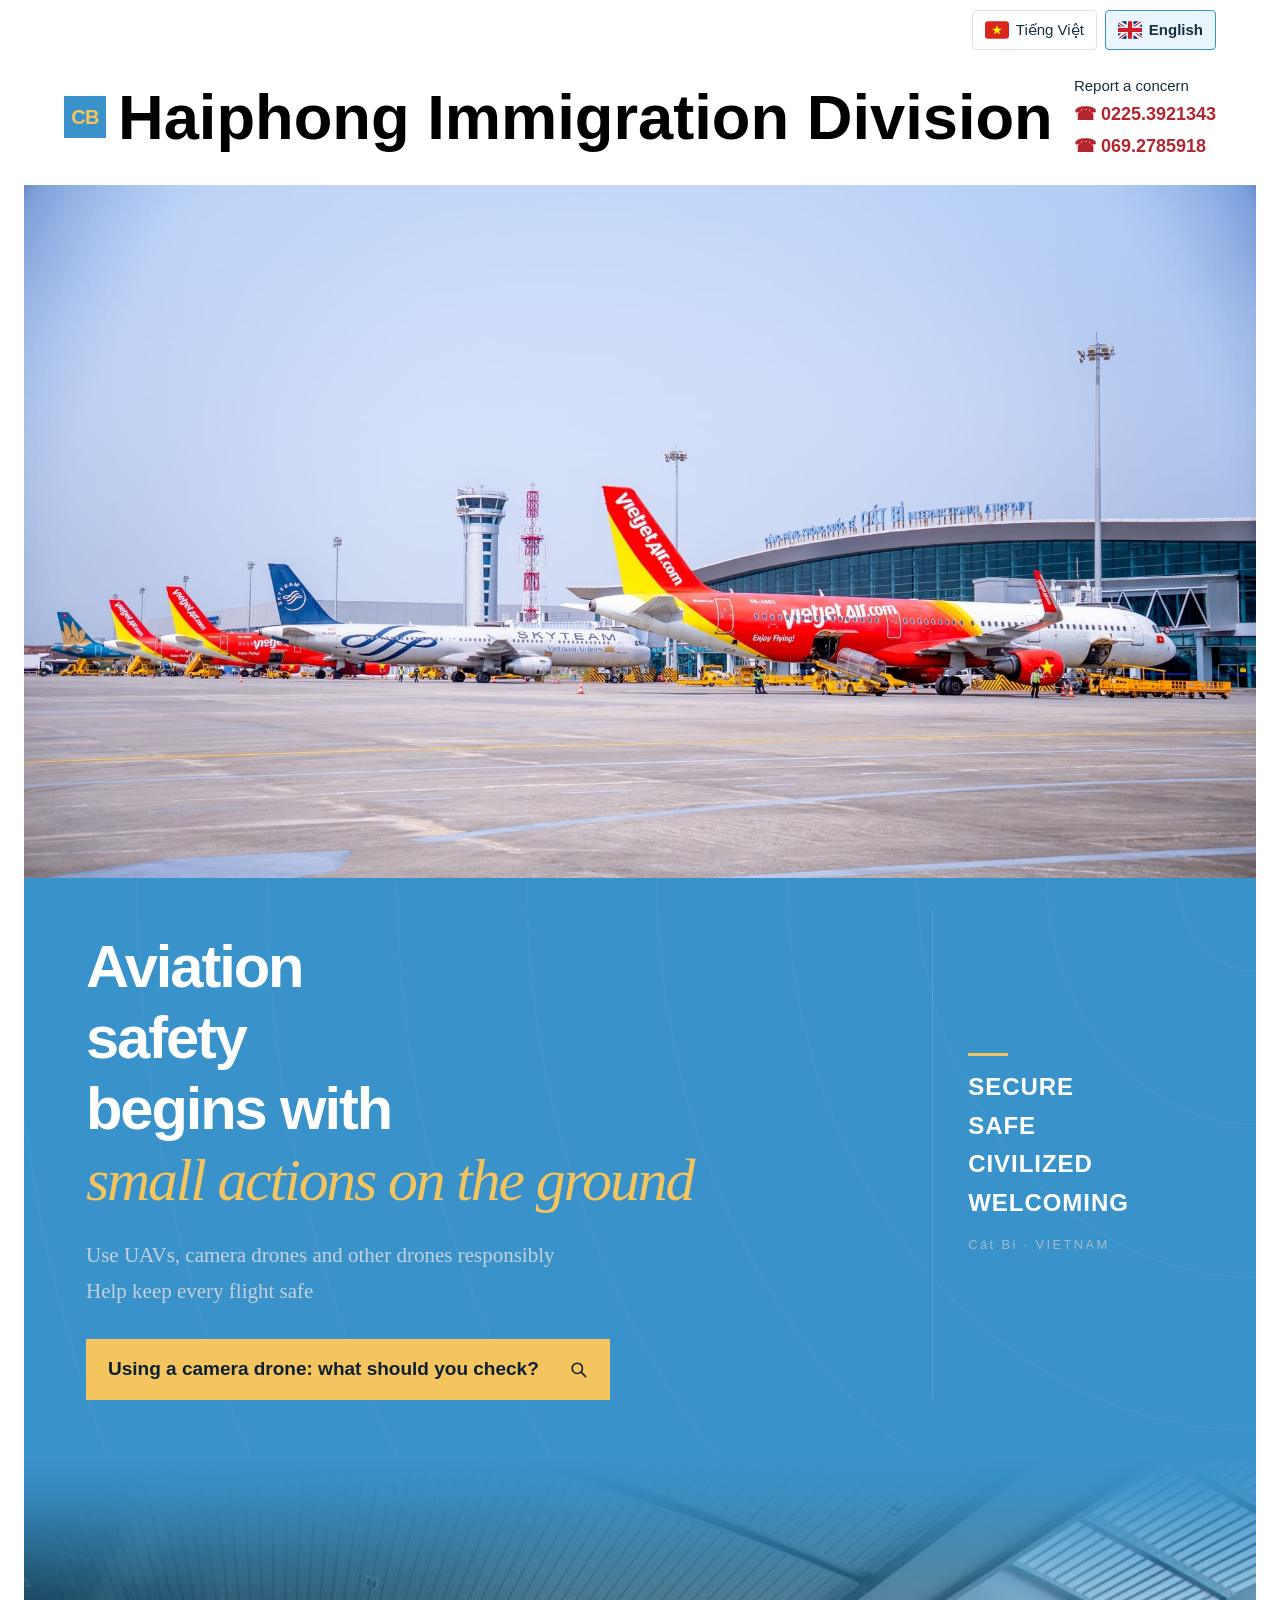
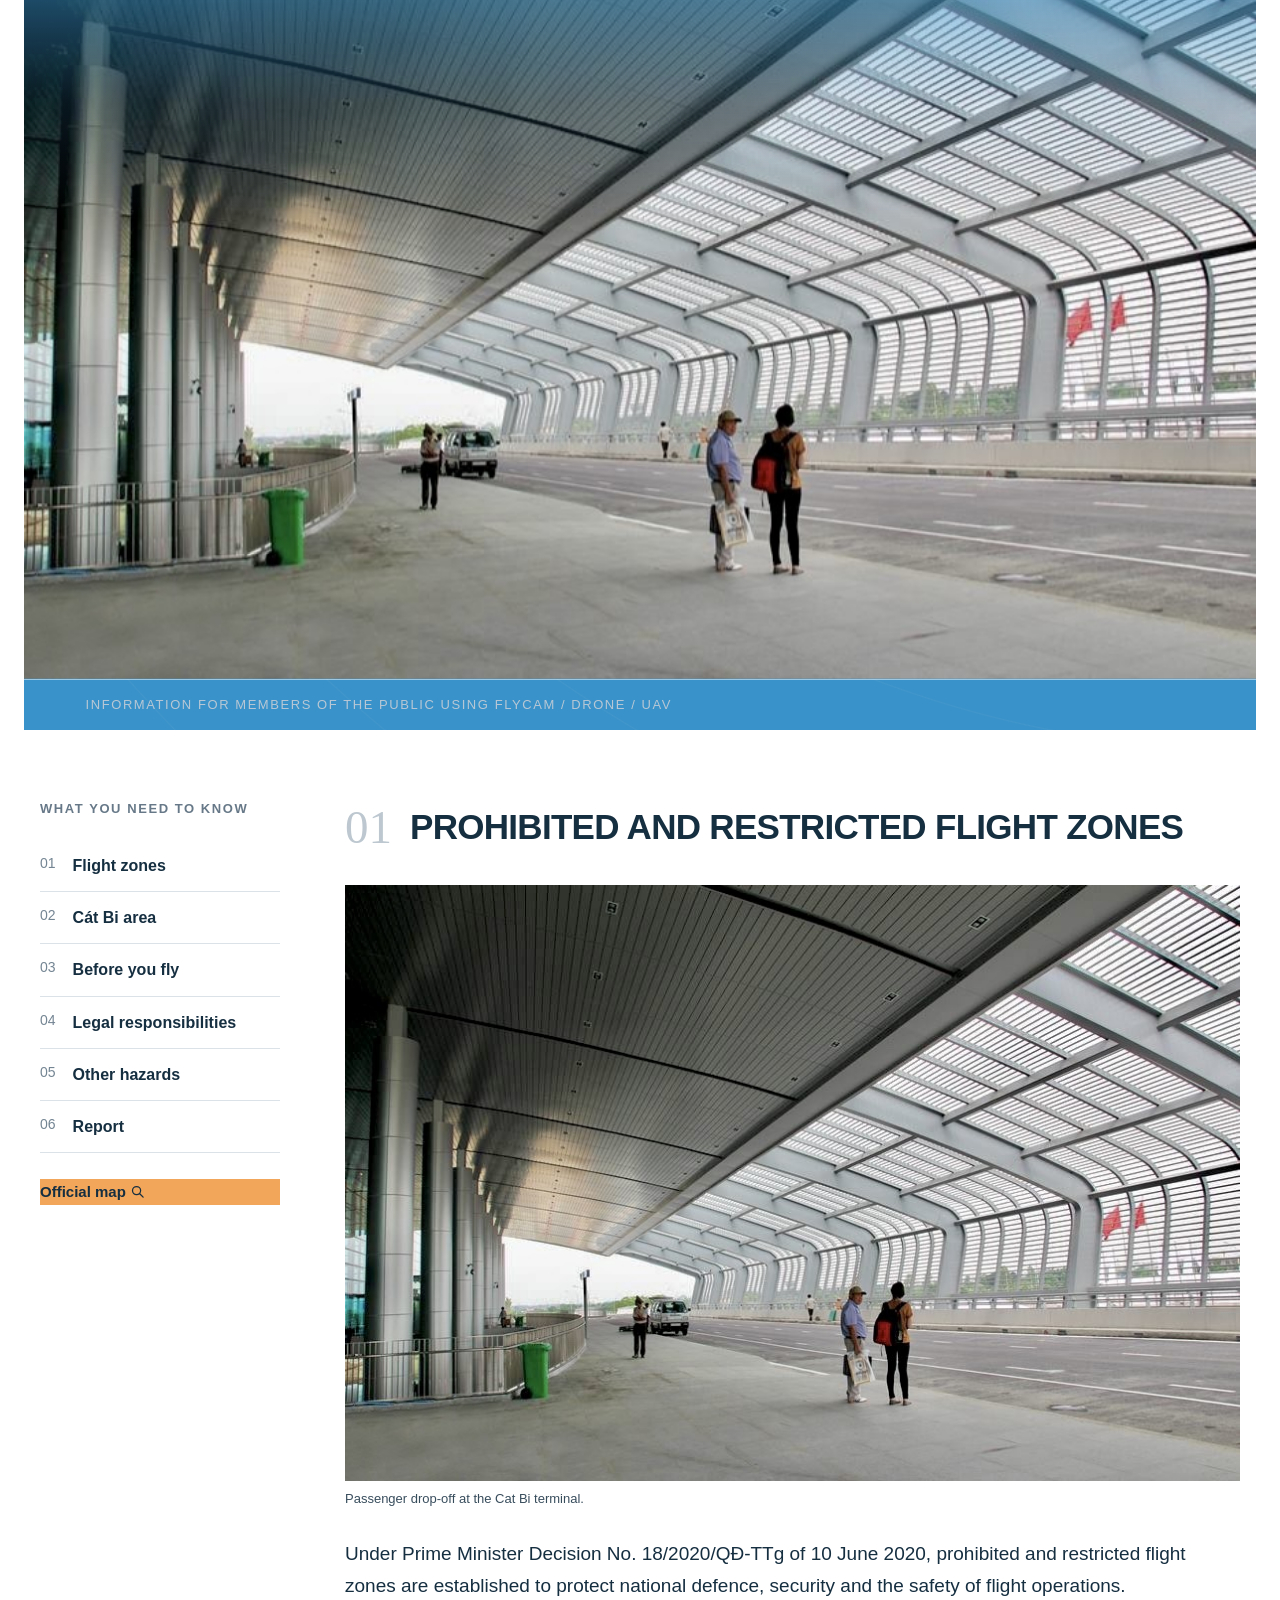
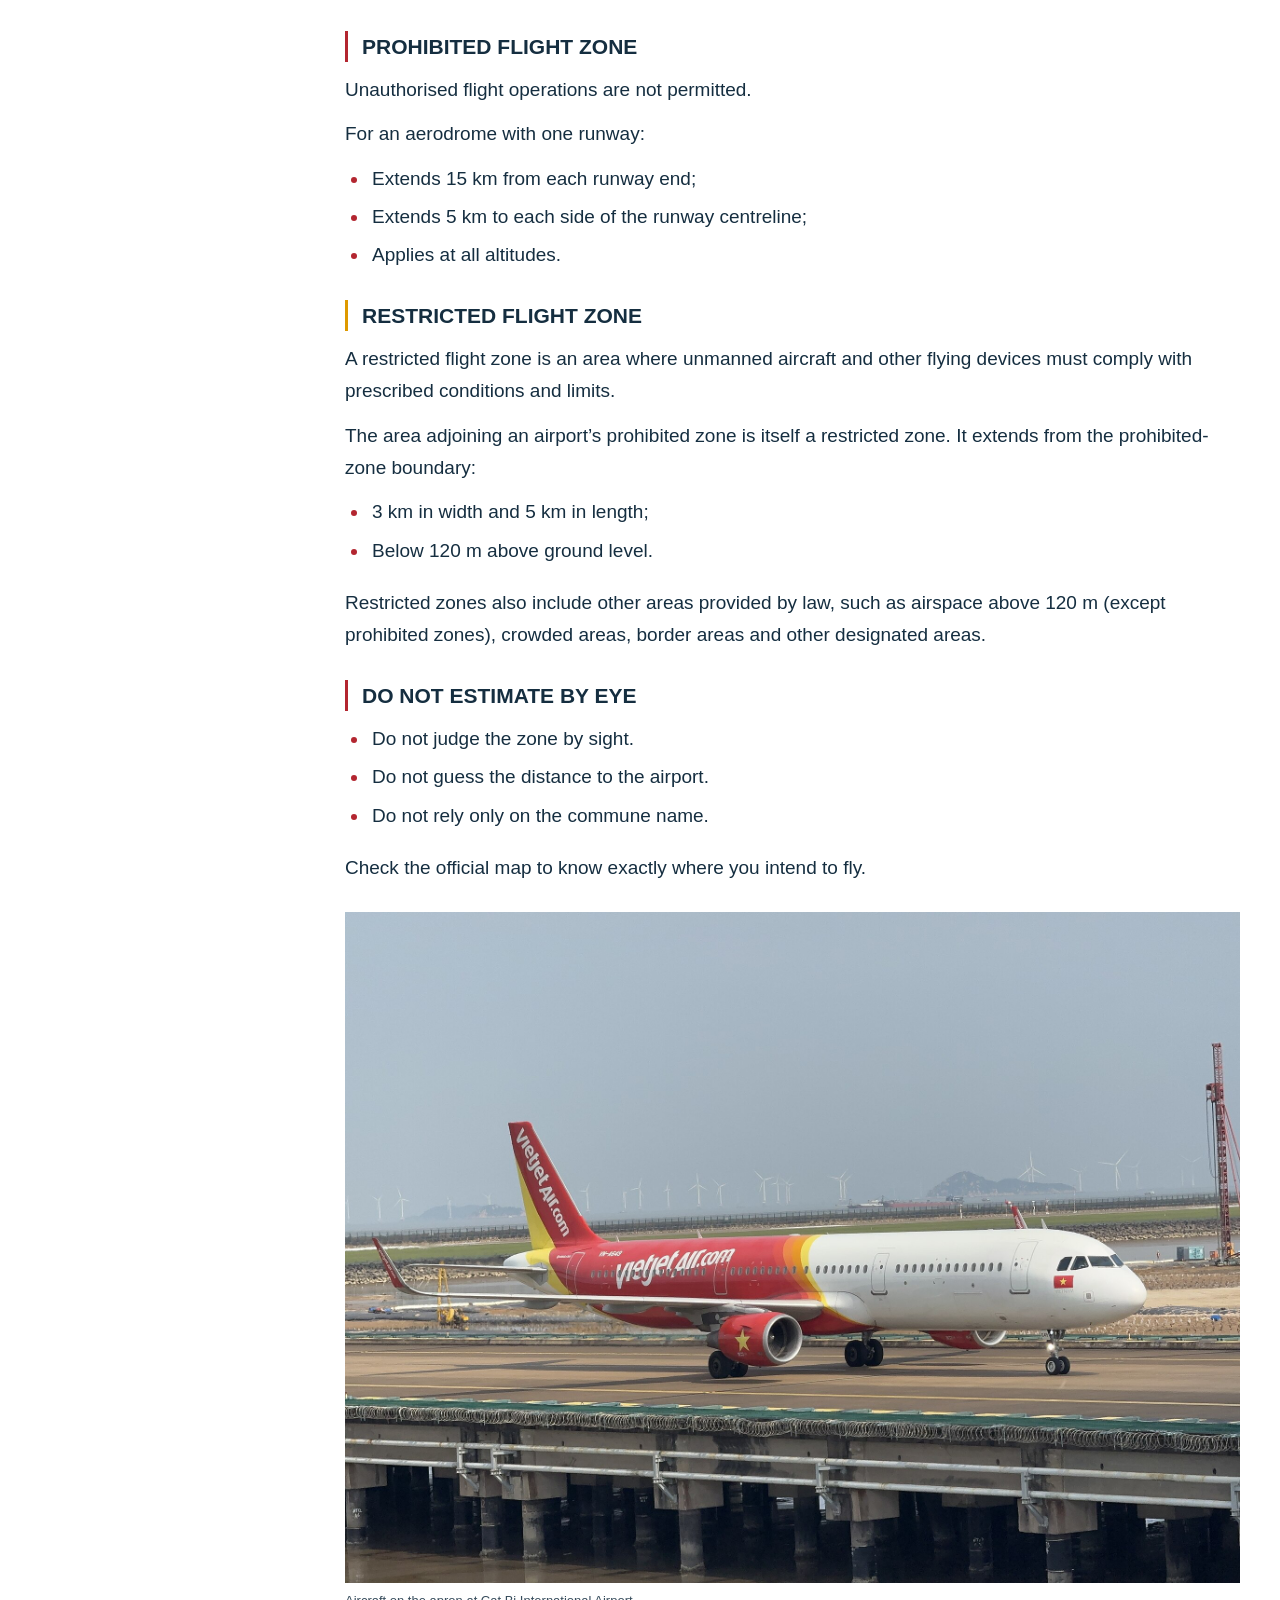
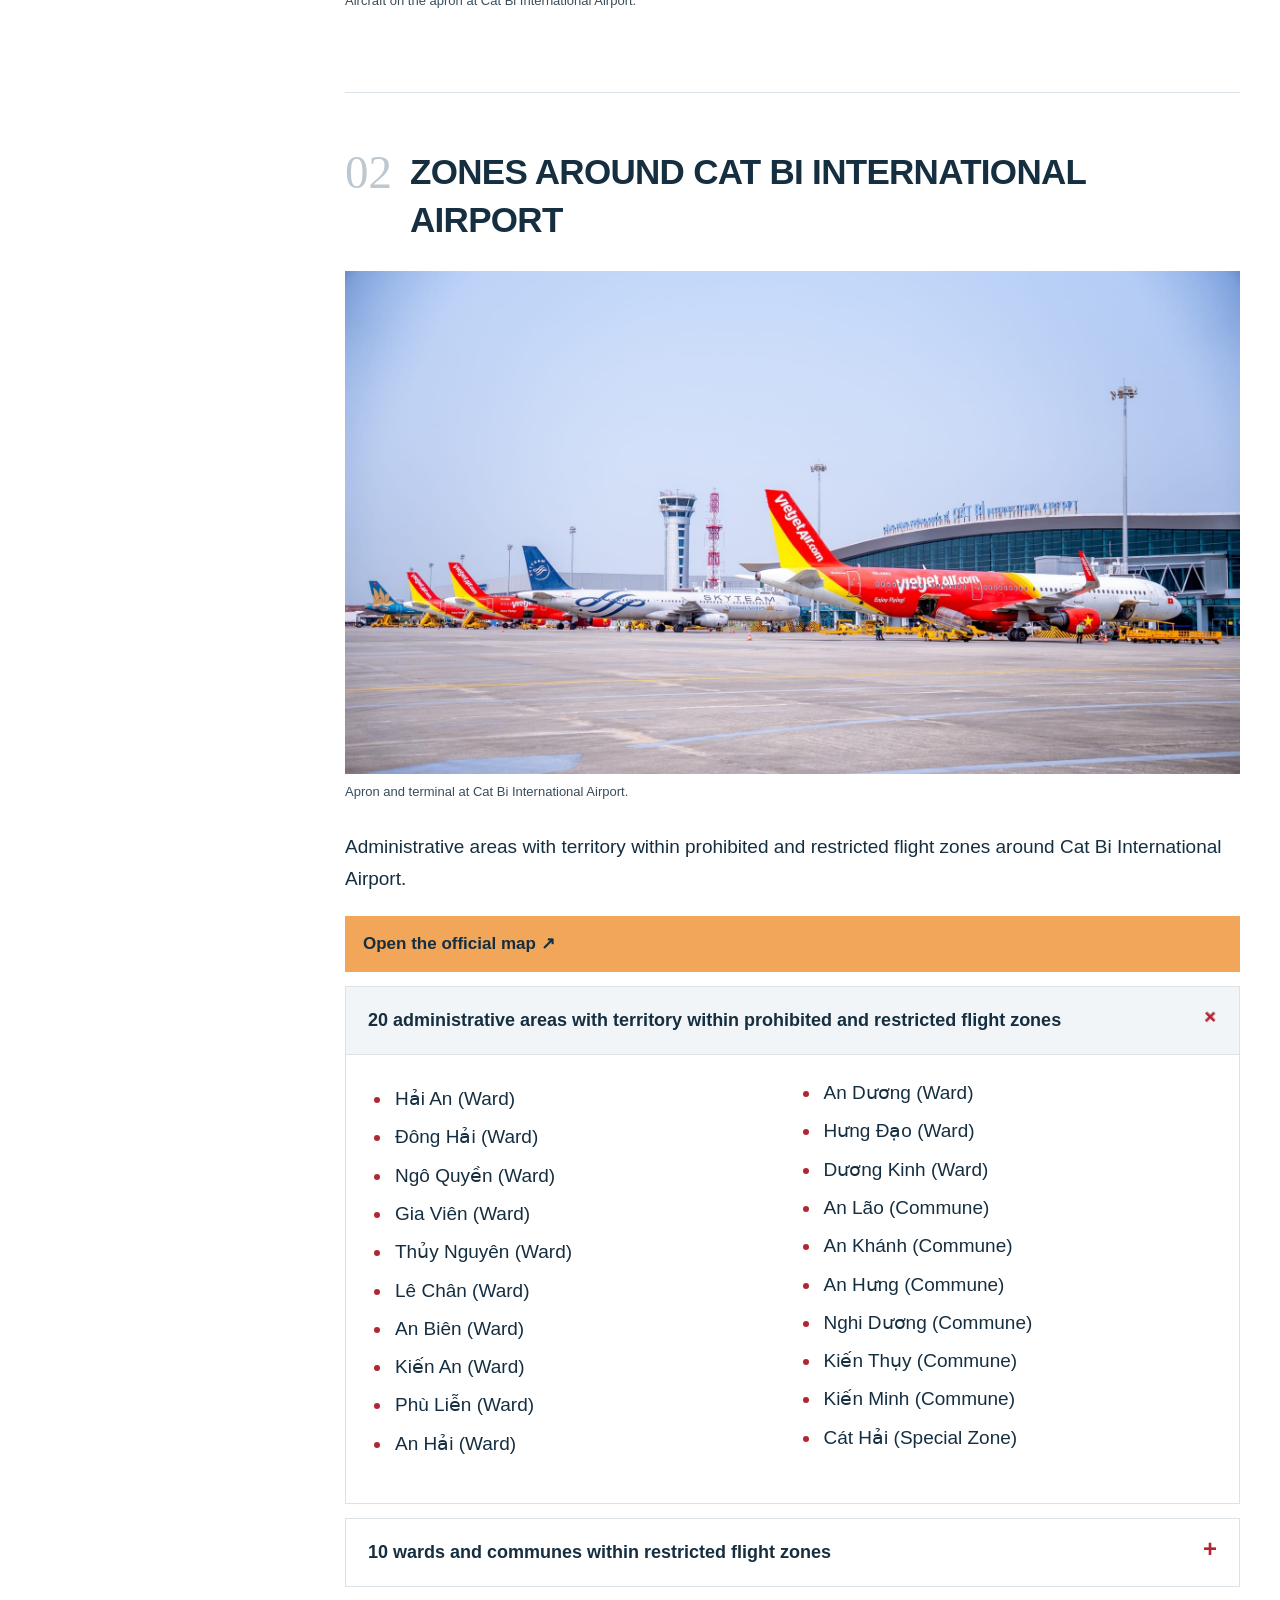
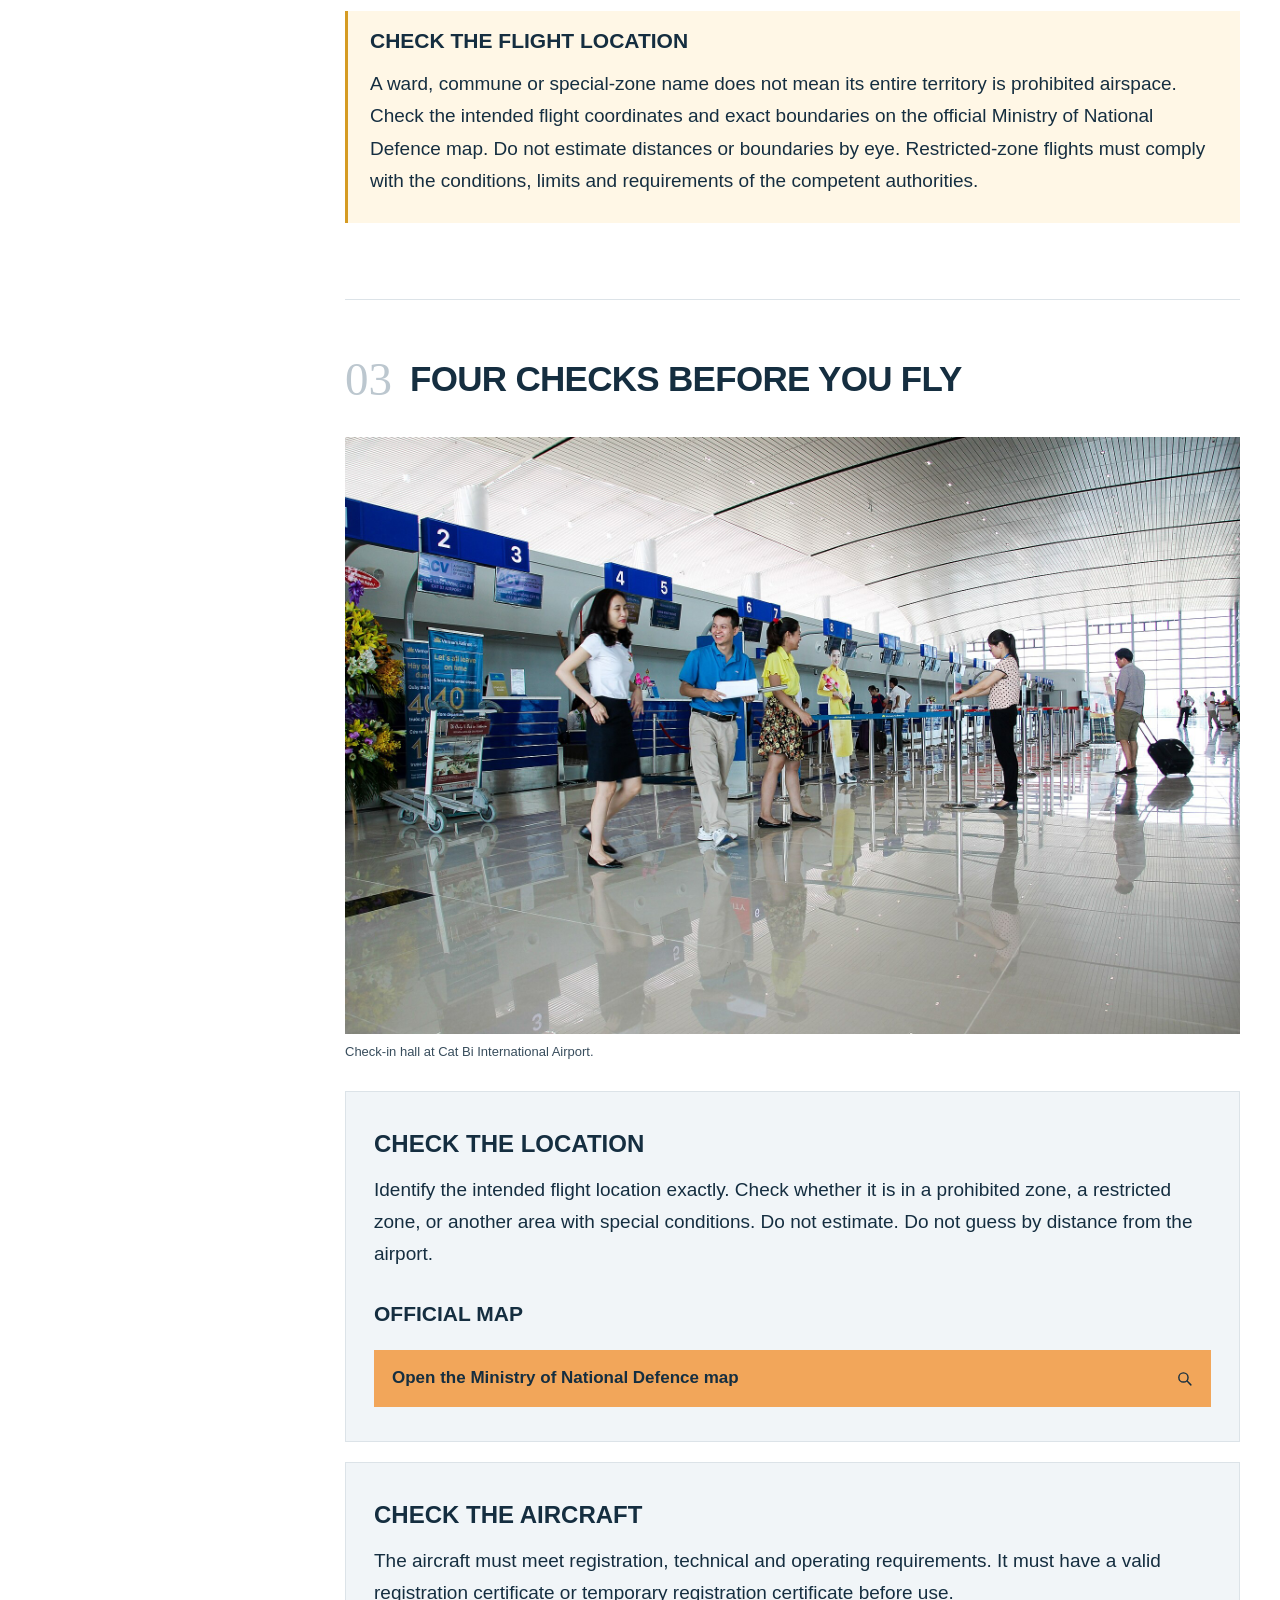
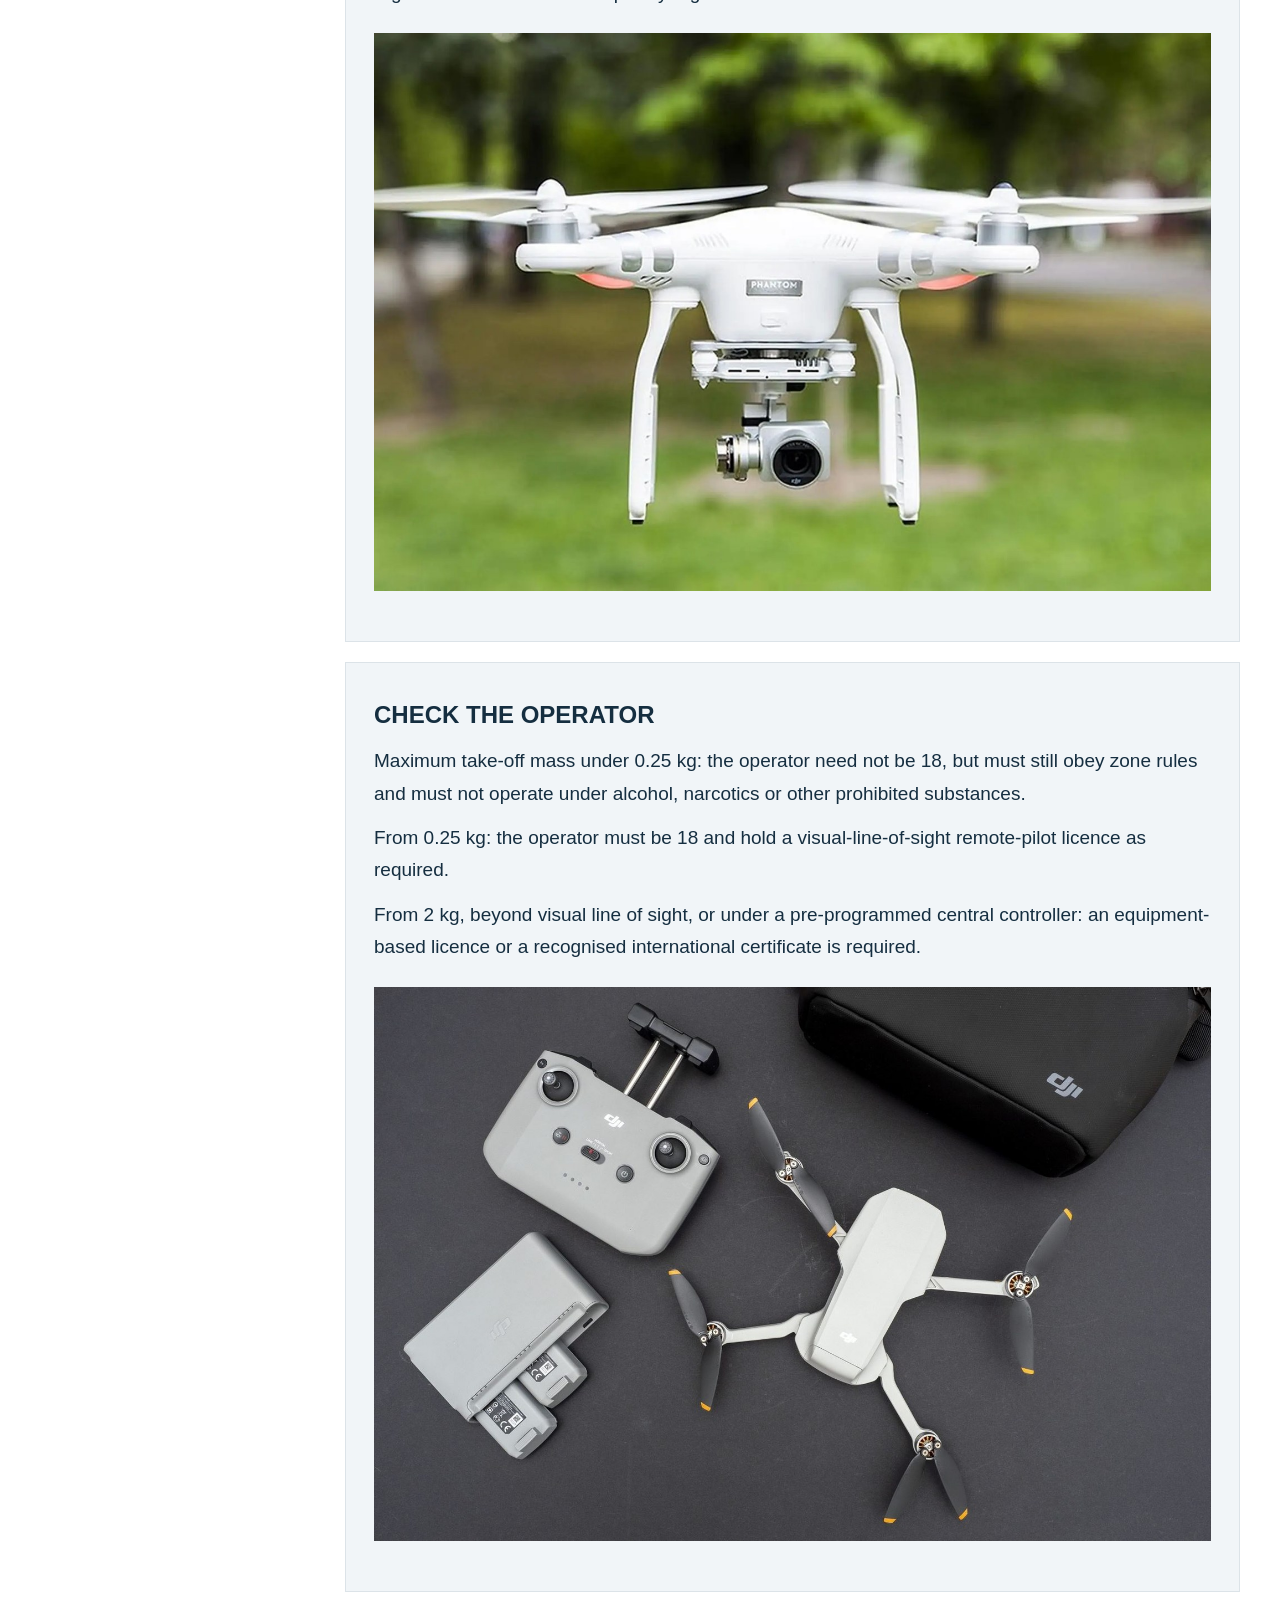
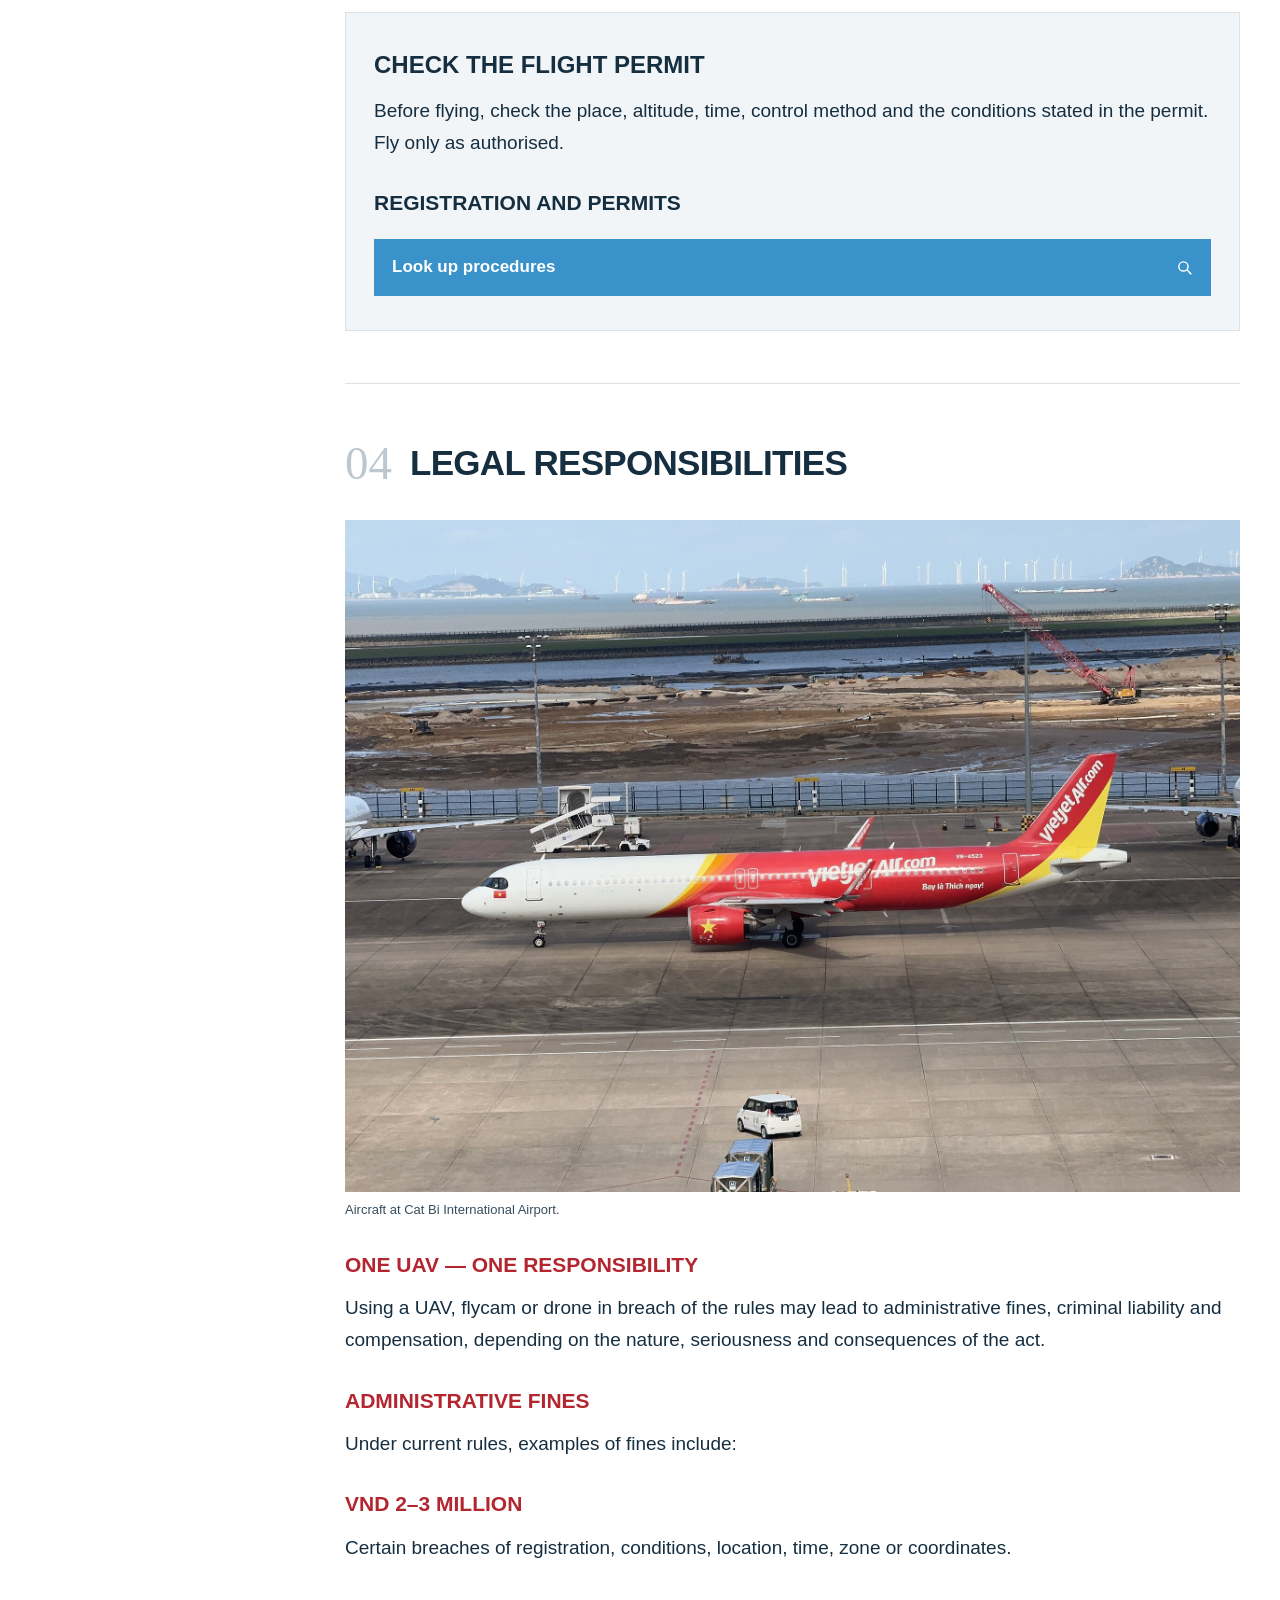
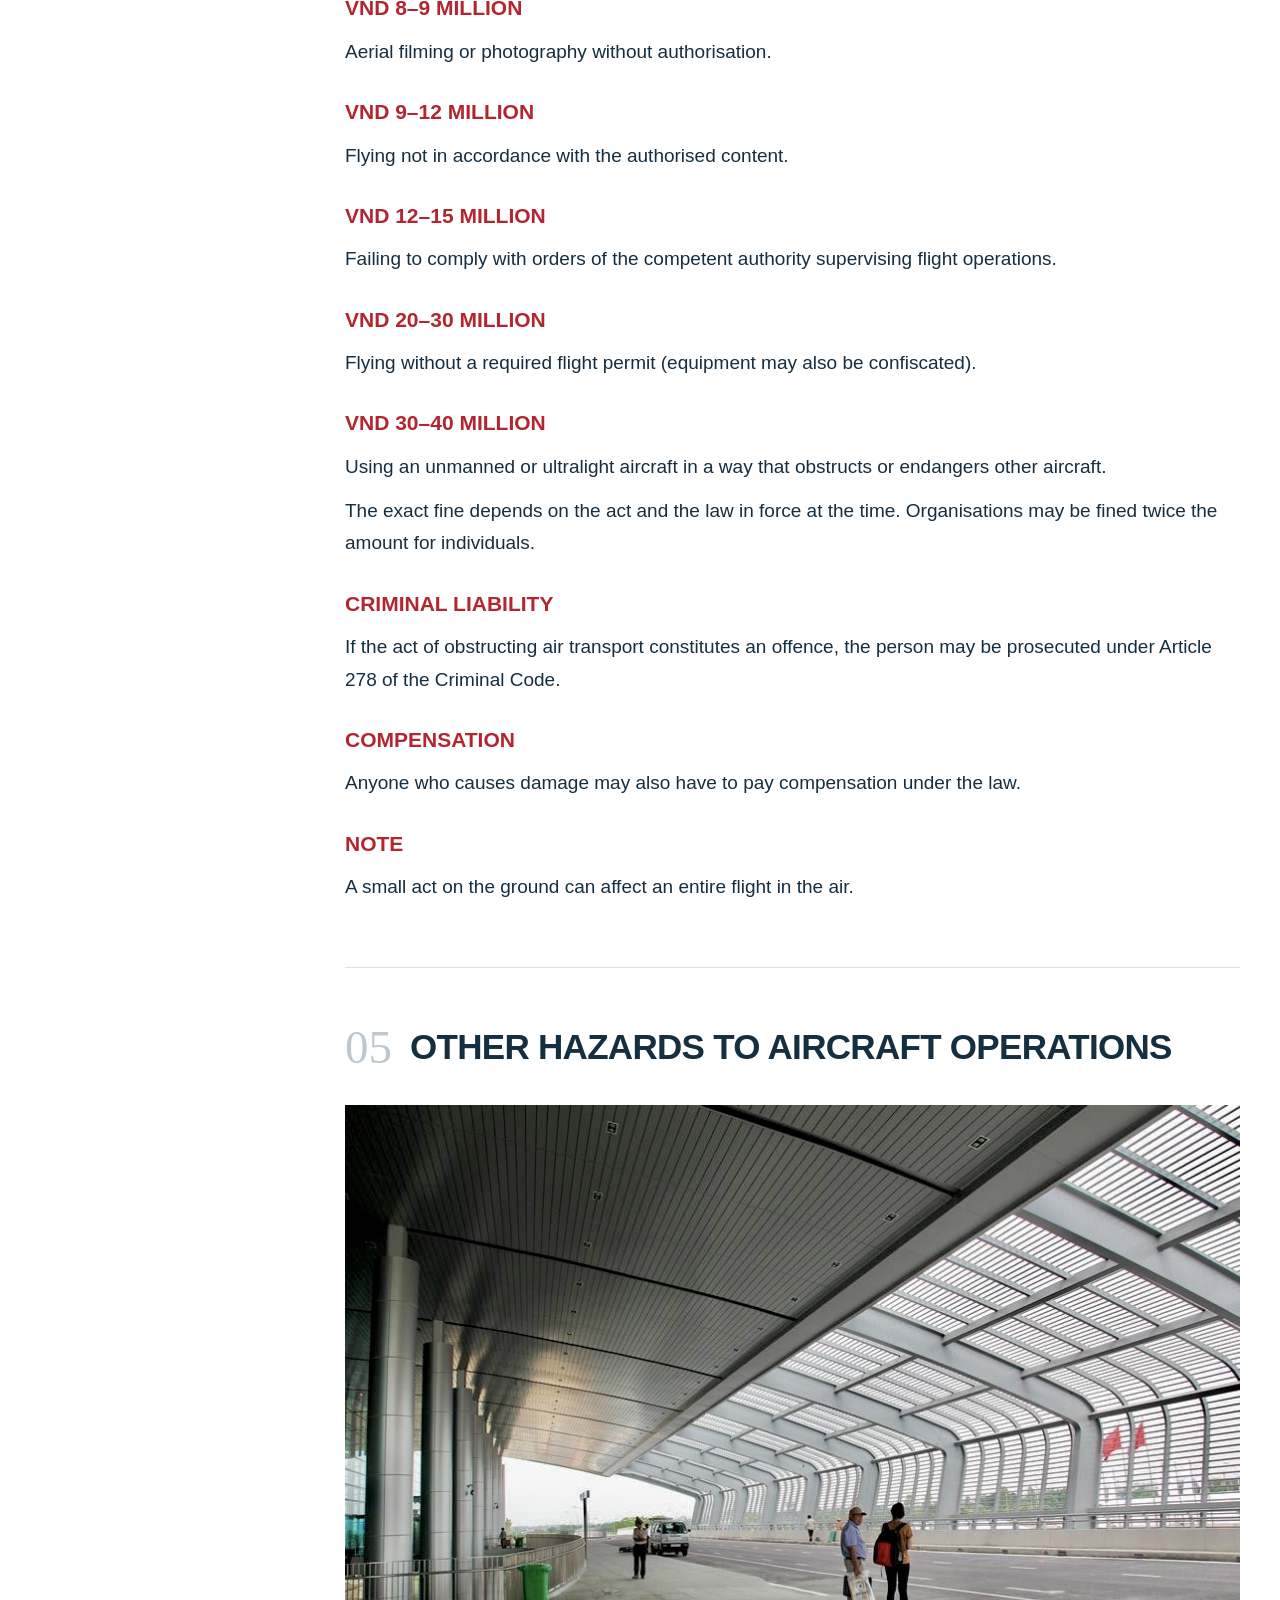
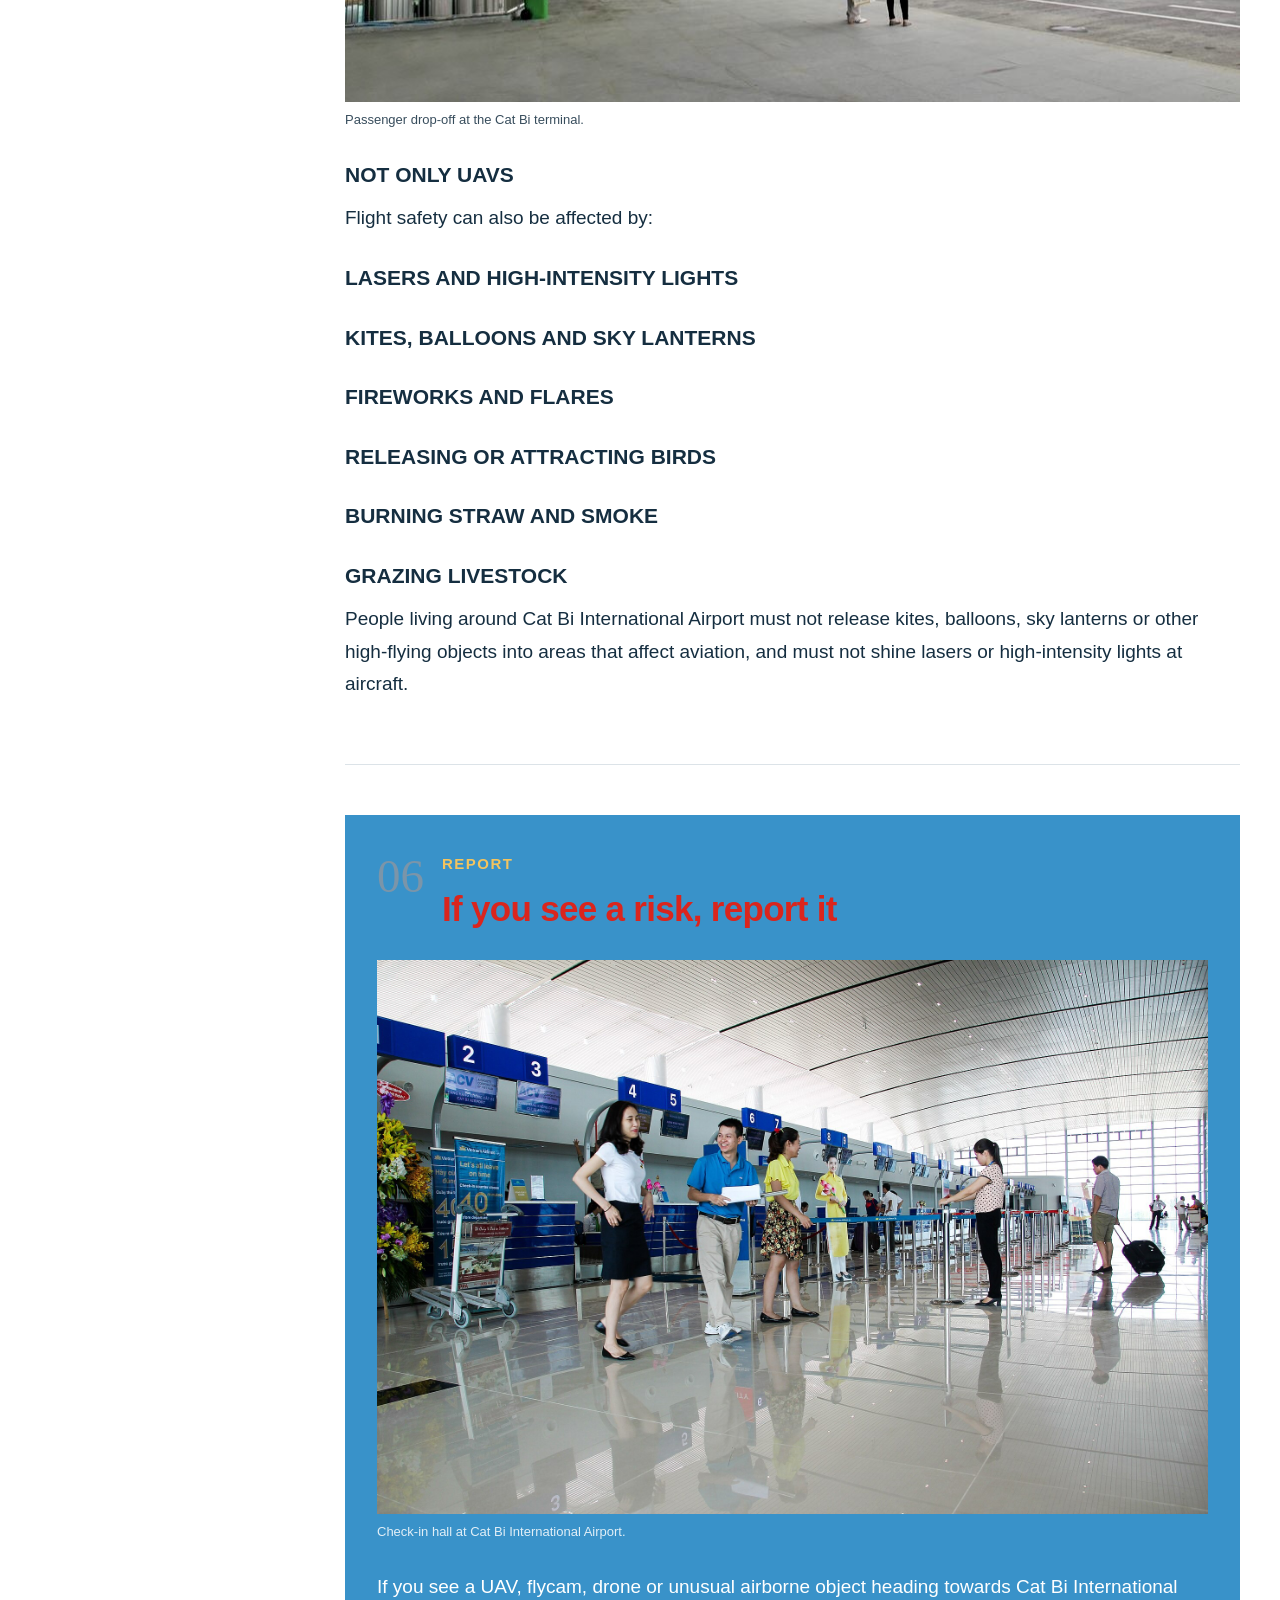
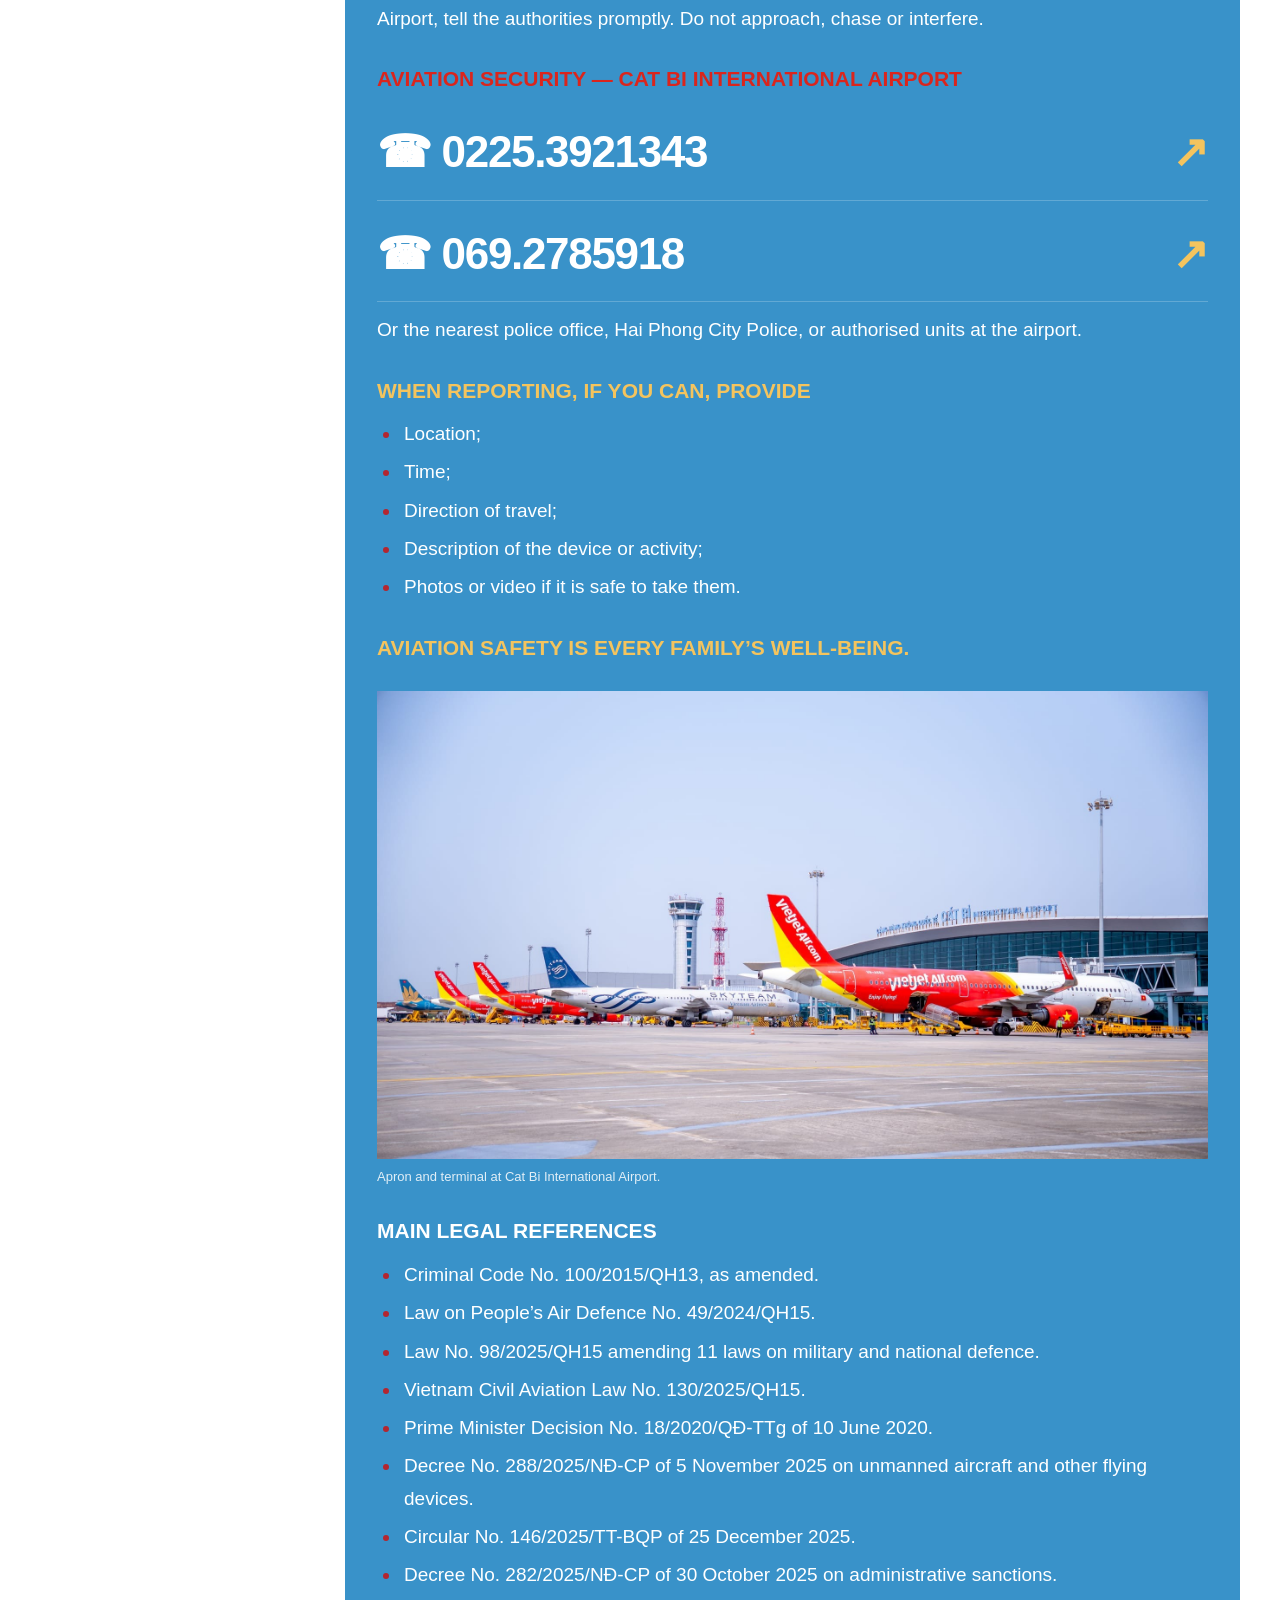
==== commit 515e9982: "Update Cat Bi language gate and unit titles" ====
--- a/en.html
+++ b/en.html
@@ -22,7 +22,7 @@
 <header>
 <a class="brand" href="./">
 <span class="brand-mark">CB</span>
-<span class="agency-name">AVIATION SECURITY<small>CAT BI INTERNATIONAL AIRPORT</small></span>
+<span class="agency-name">Haiphong Immigration Division</span>
 </a>
 <div class="header-phone"><span>Report a concern</span><div class="header-hotlines"><a href="tel:02253921343"><strong><span aria-hidden="true" class="contact-icon">☎</span> 0225.3921343</strong></a><a href="tel:0692785918"><strong><span aria-hidden="true" class="contact-icon">☎</span> 069.2785918</strong></a></div></div>
 </header>
--- a/style.css
+++ b/style.css
@@ -49,7 +49,7 @@
 .phone .contact-number{color:inherit}
 
 /* Full agency name in flag red, with a heavier type treatment. */
-.language-card h1.agency-title{color:#DA251D;font-family:Arial,SiteSans,Helvetica,sans-serif;font-weight:700;font-size:calc(clamp(25px,4.8vw,34px) + 1px);line-height:1.35;letter-spacing:0}
+.language-card h1.agency-title{color:#DA251D;font-family:Arial,SiteSans,Helvetica,sans-serif;font-weight:700;font-size:calc(clamp(18px,4vw,28px) + 1px);line-height:1.35;letter-spacing:0;text-transform:none;text-wrap:balance}
 .brand .agency-name,.brand .agency-name small{color:#DA251D;font-family:Arial,SiteSans,Helvetica,sans-serif;font-weight:700;letter-spacing:.02em}
 .brand .agency-name small{font-size:inherit;line-height:1.5}
 .section-6 .section-body>h3.agency-contact{color:#DA251D;font-weight:700}
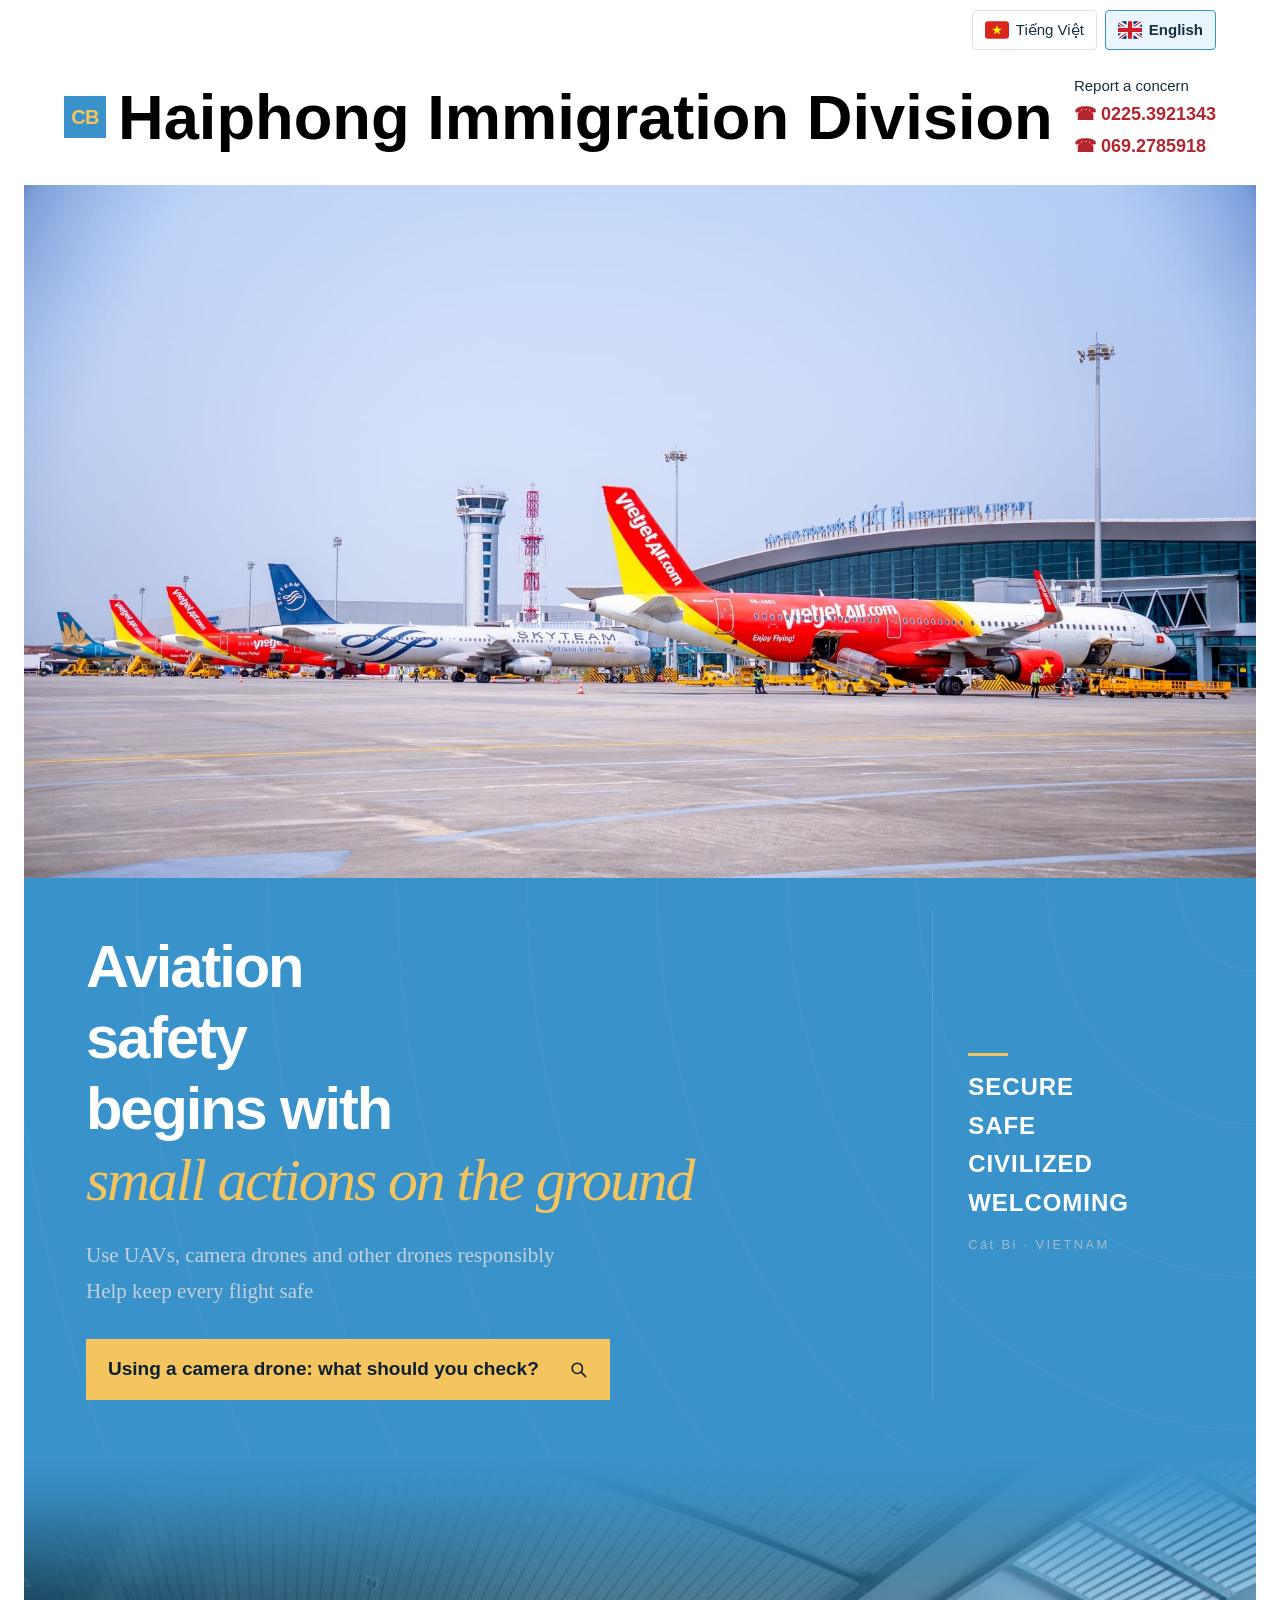
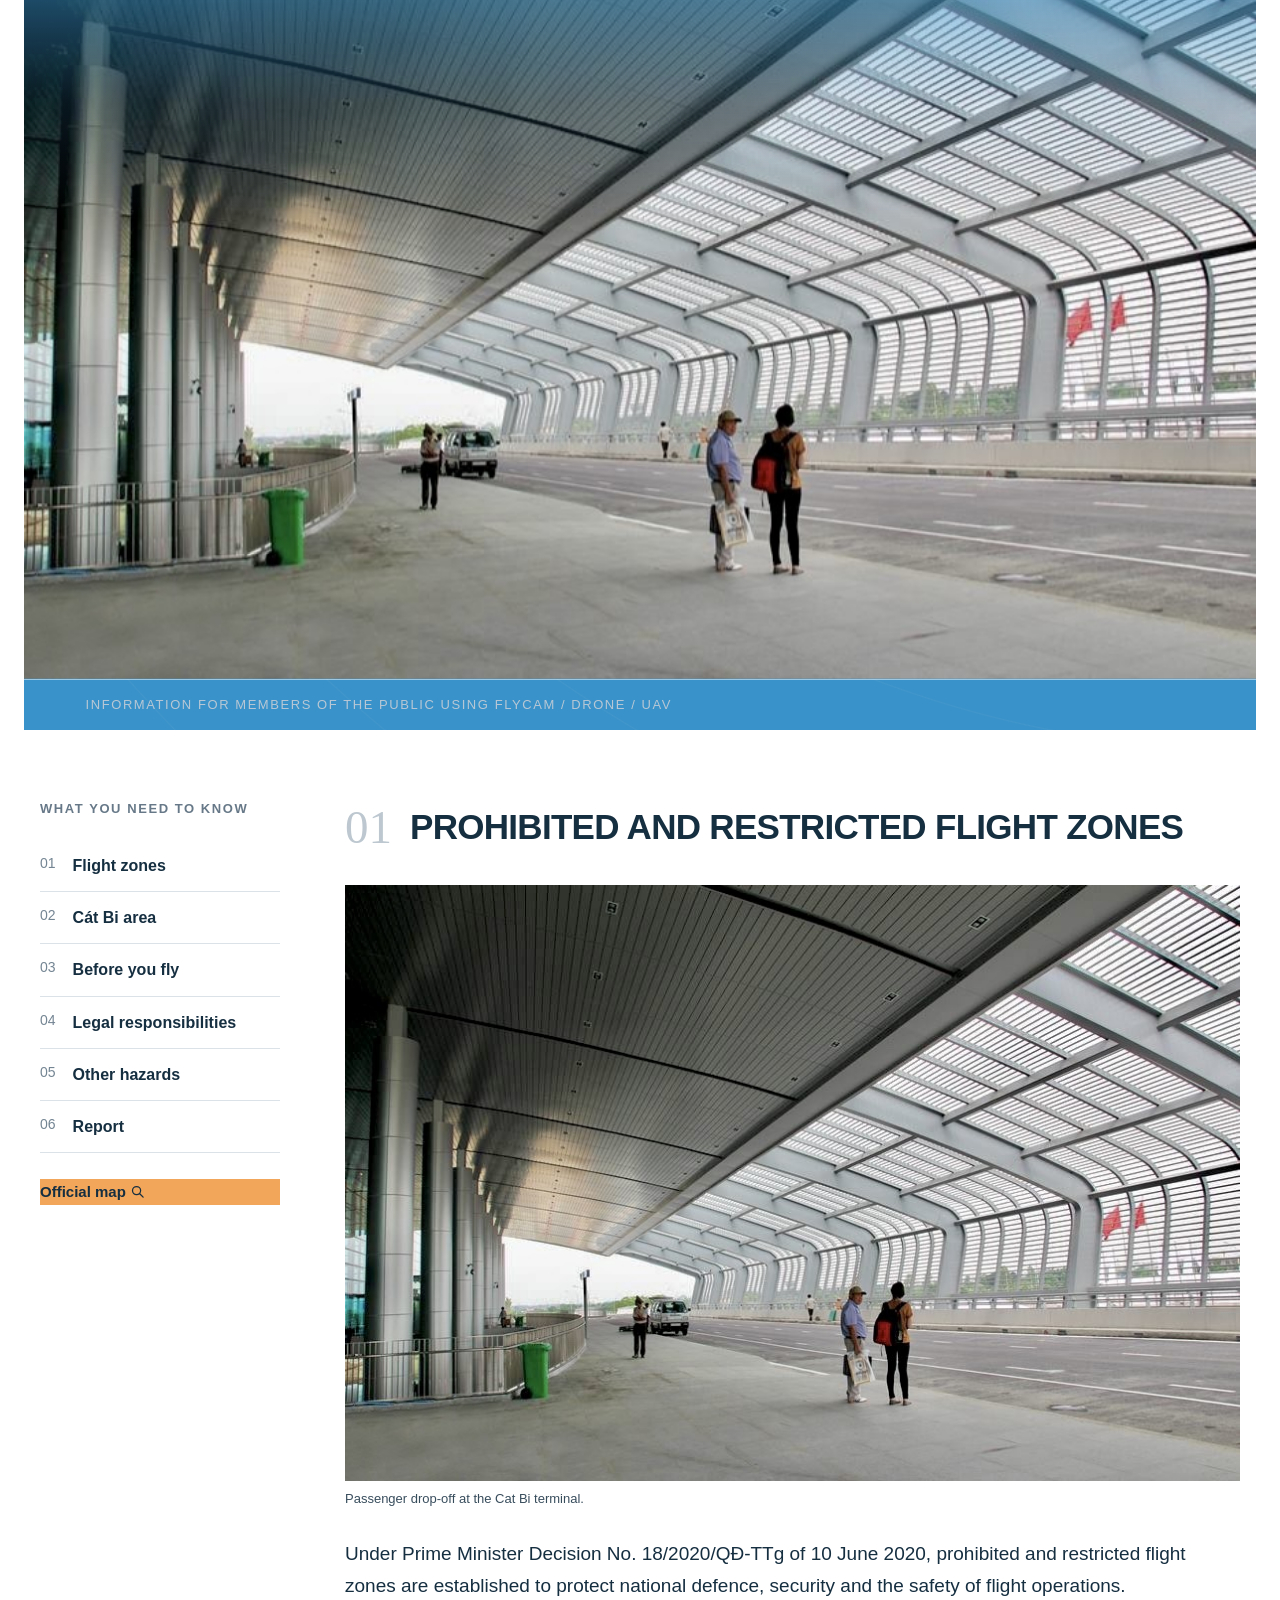
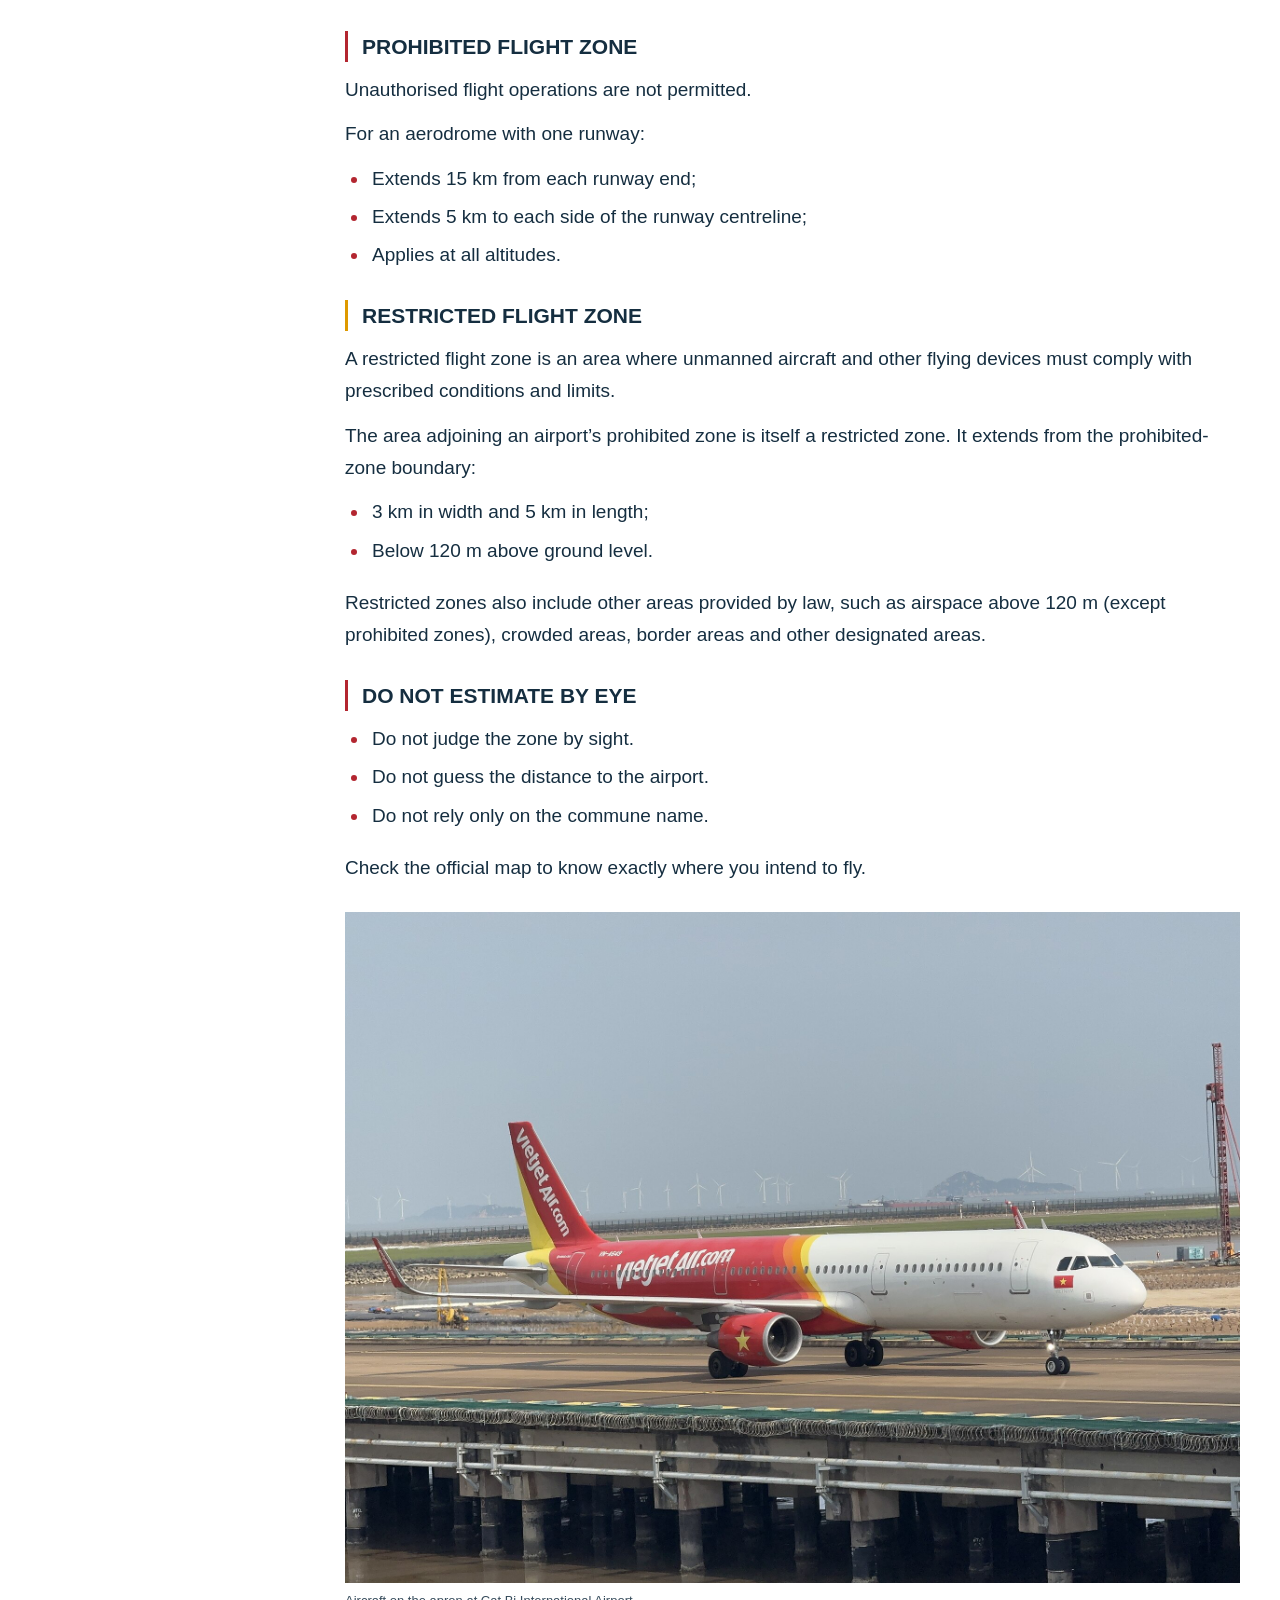
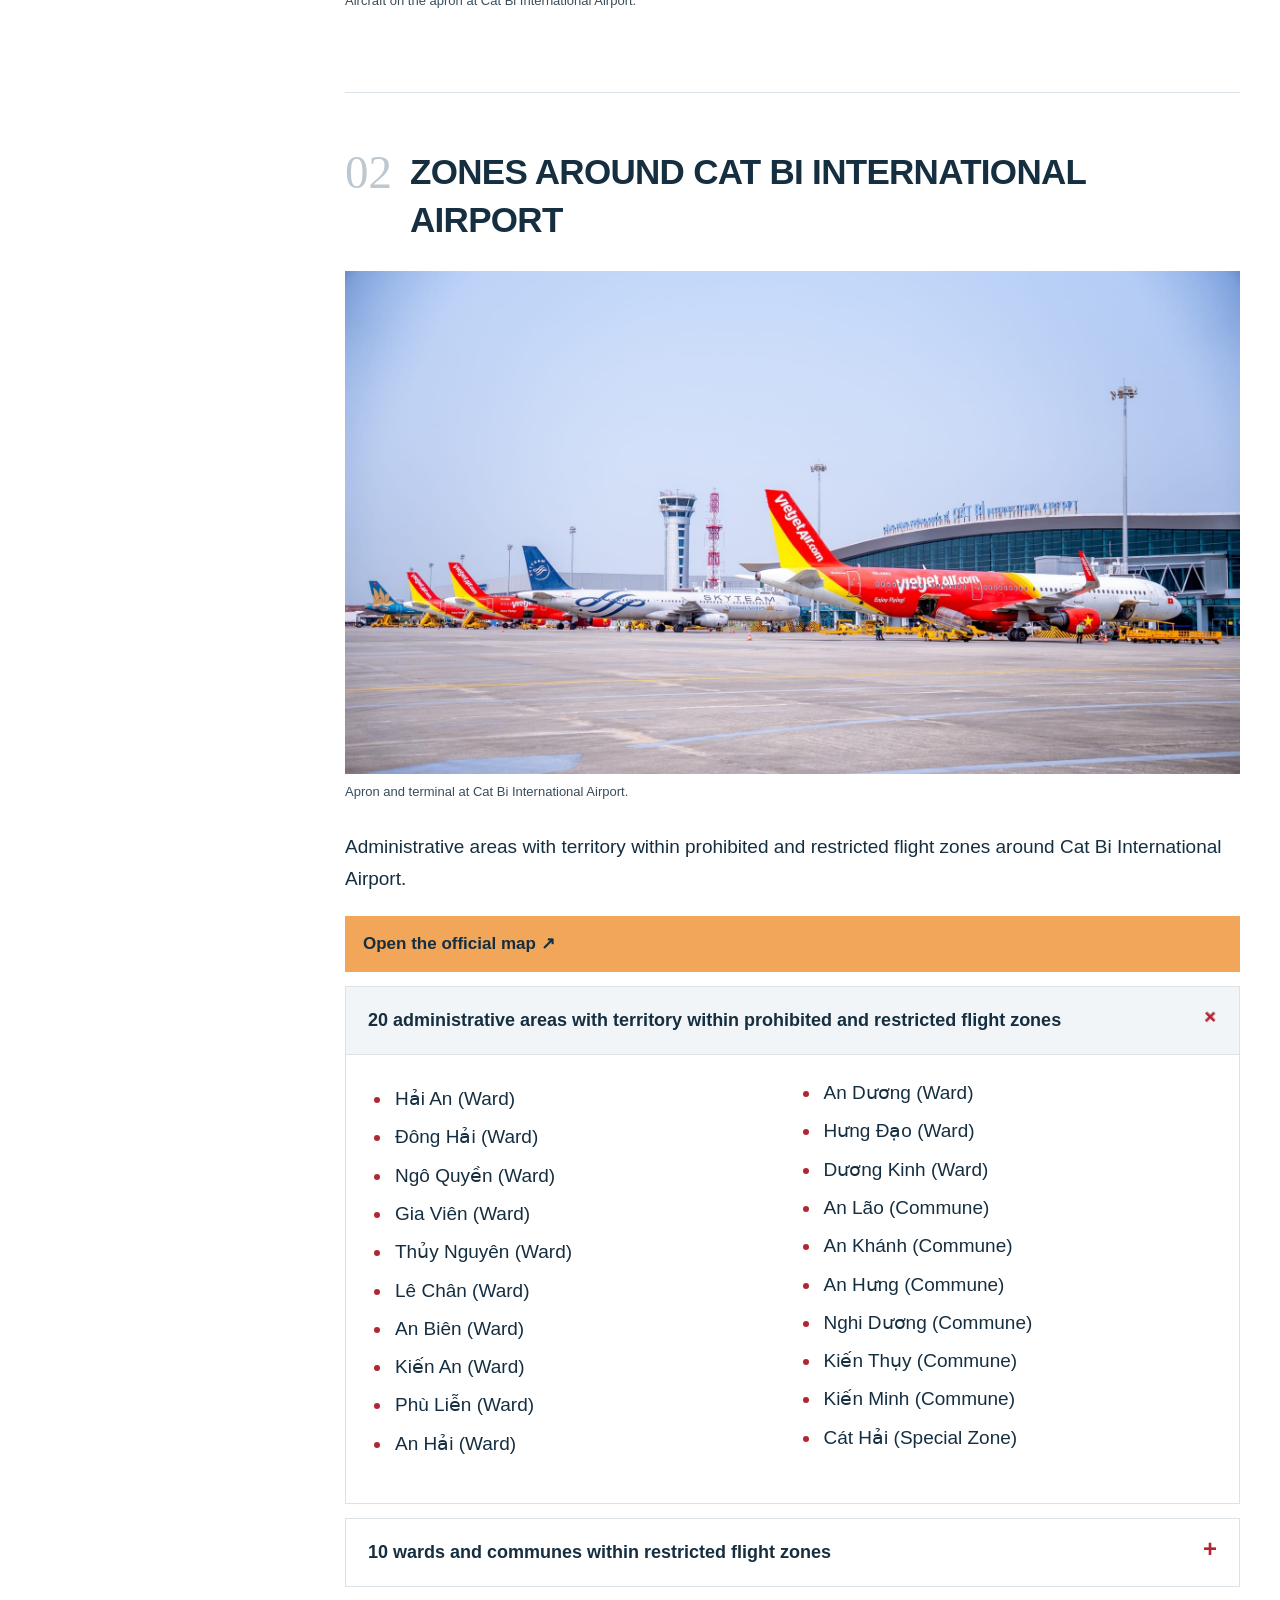
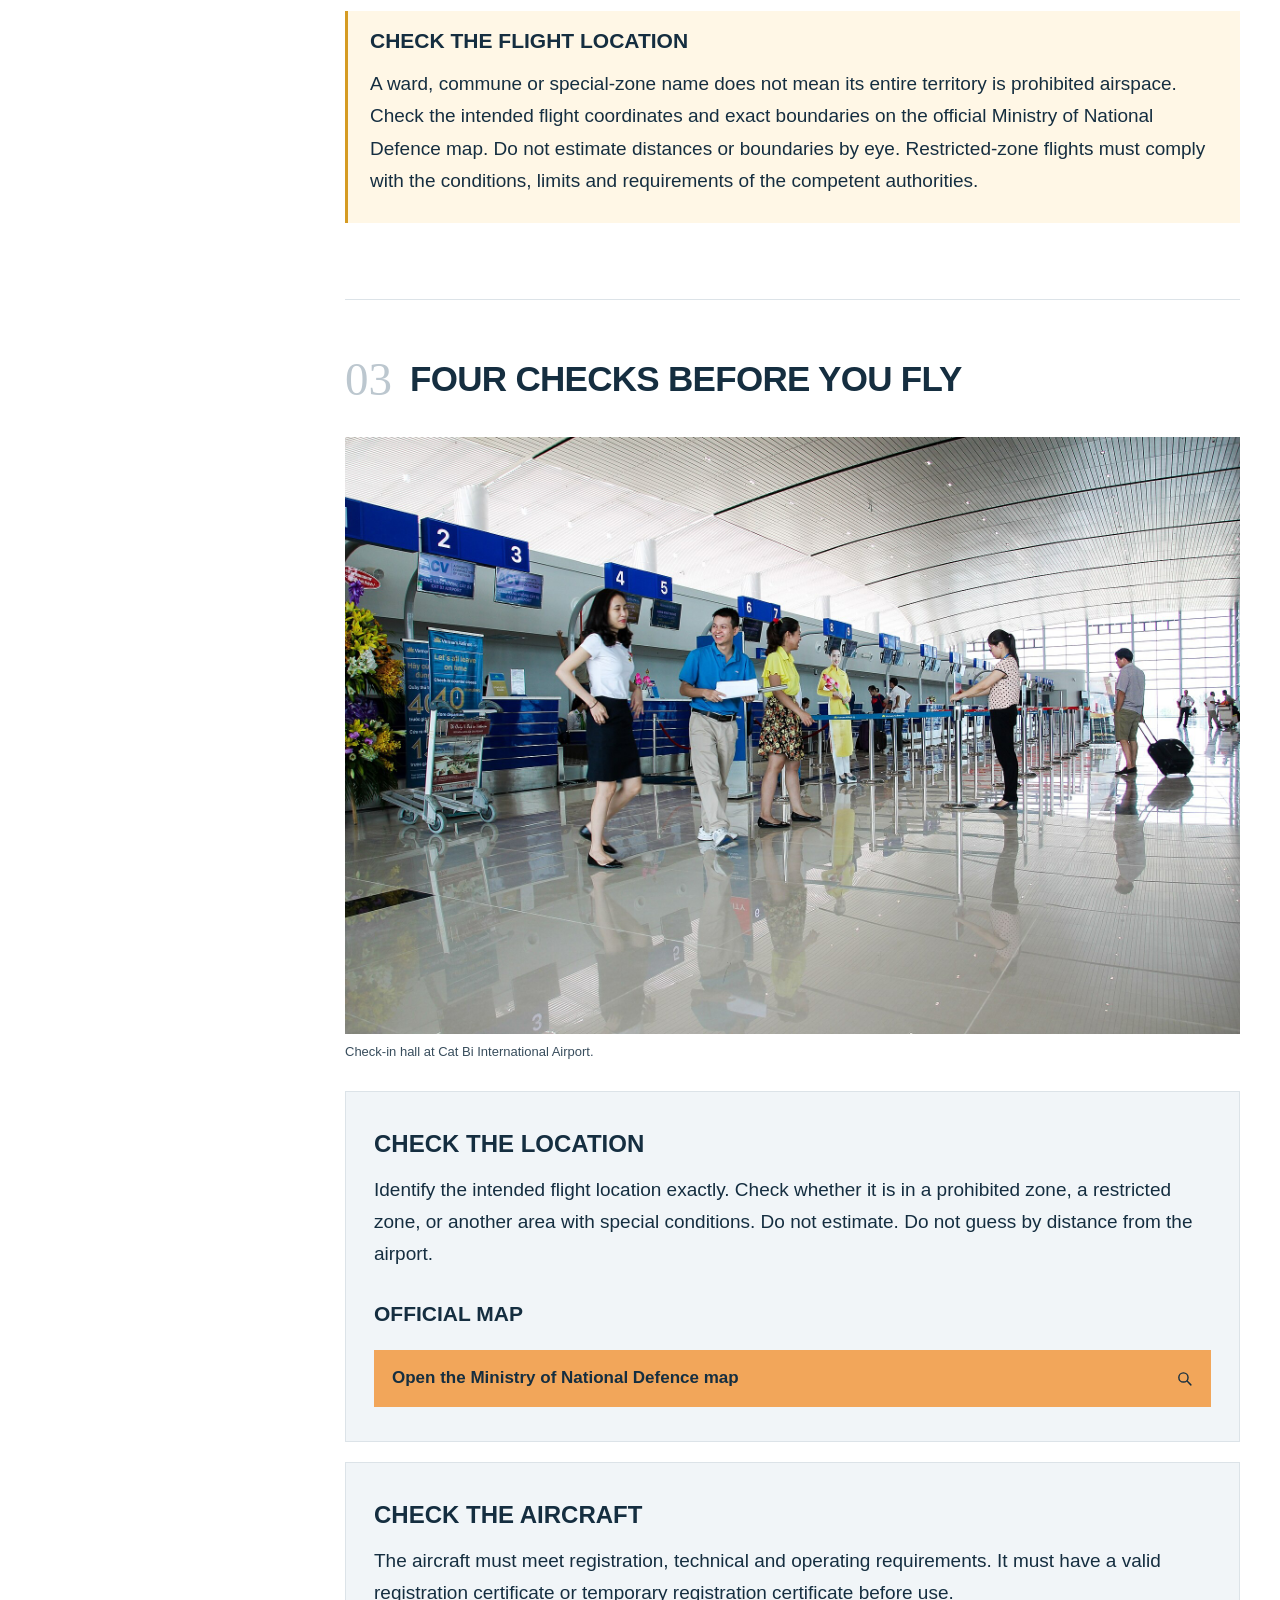
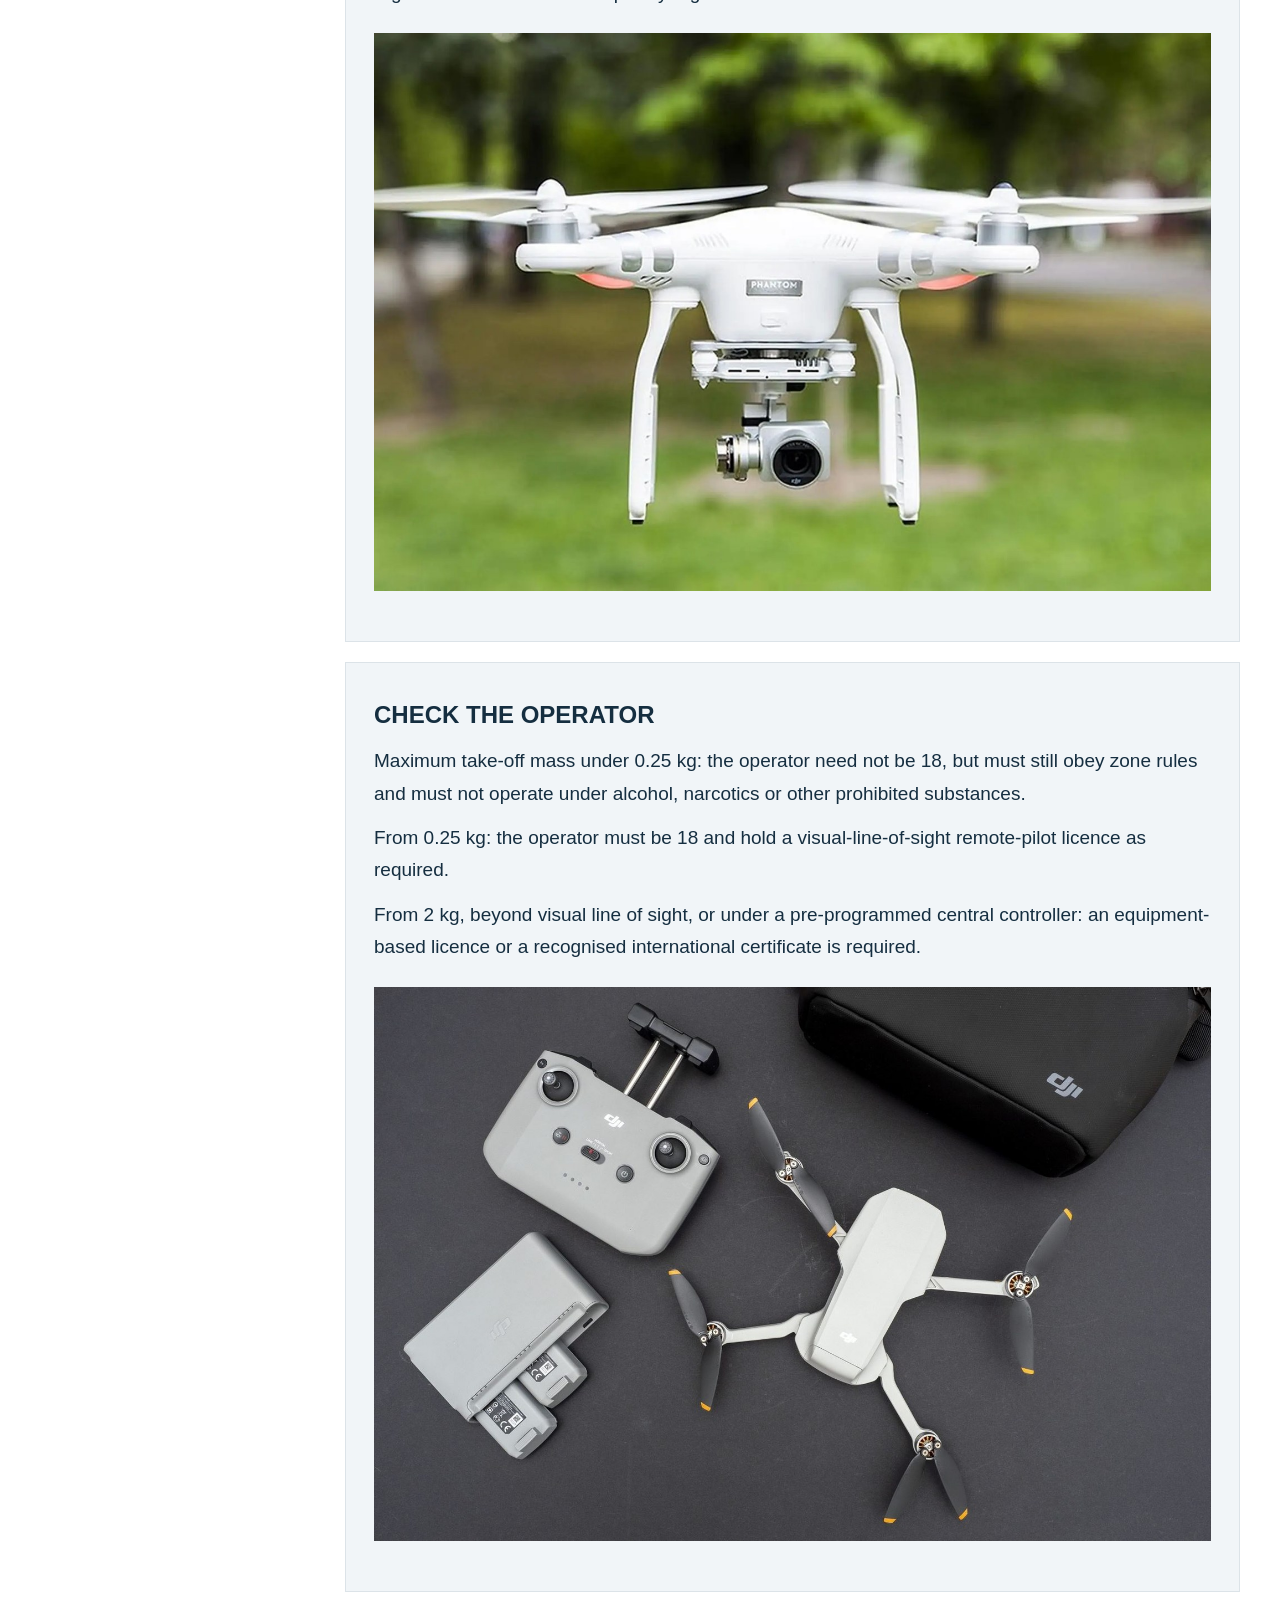
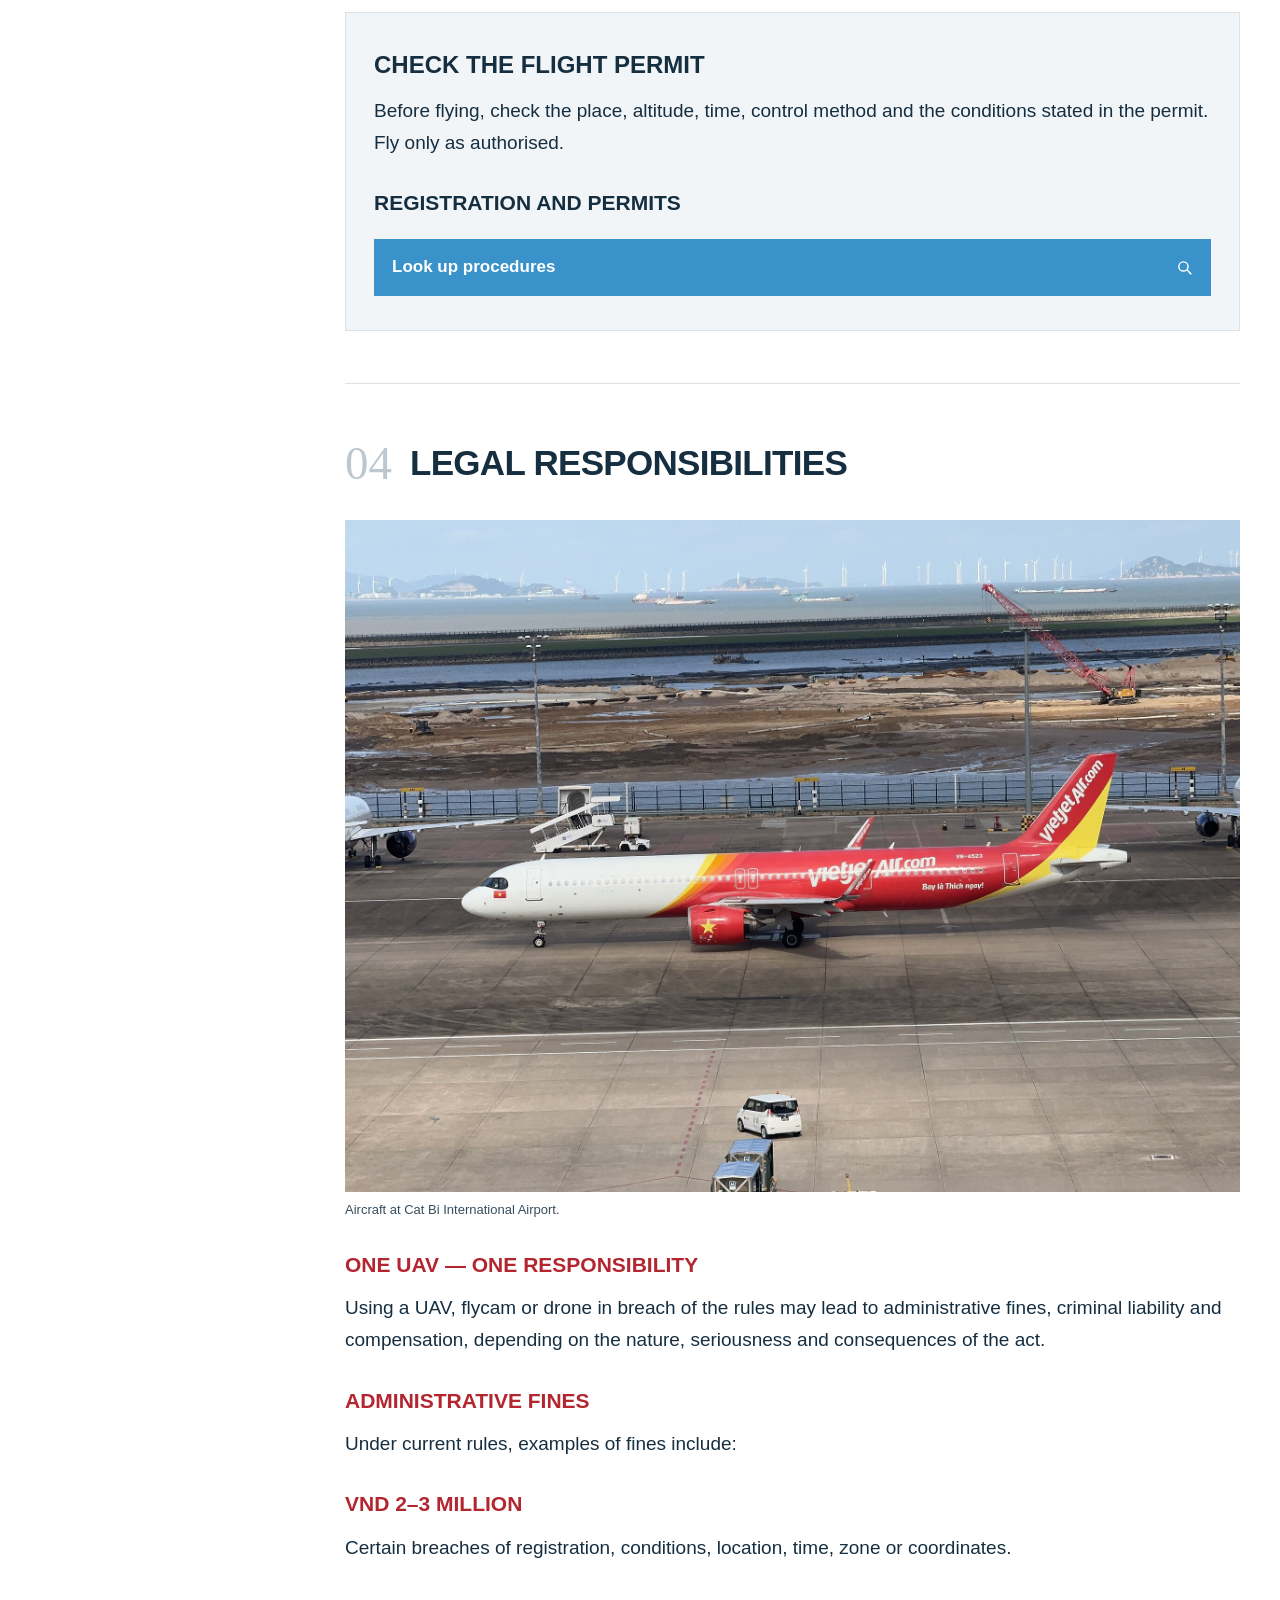
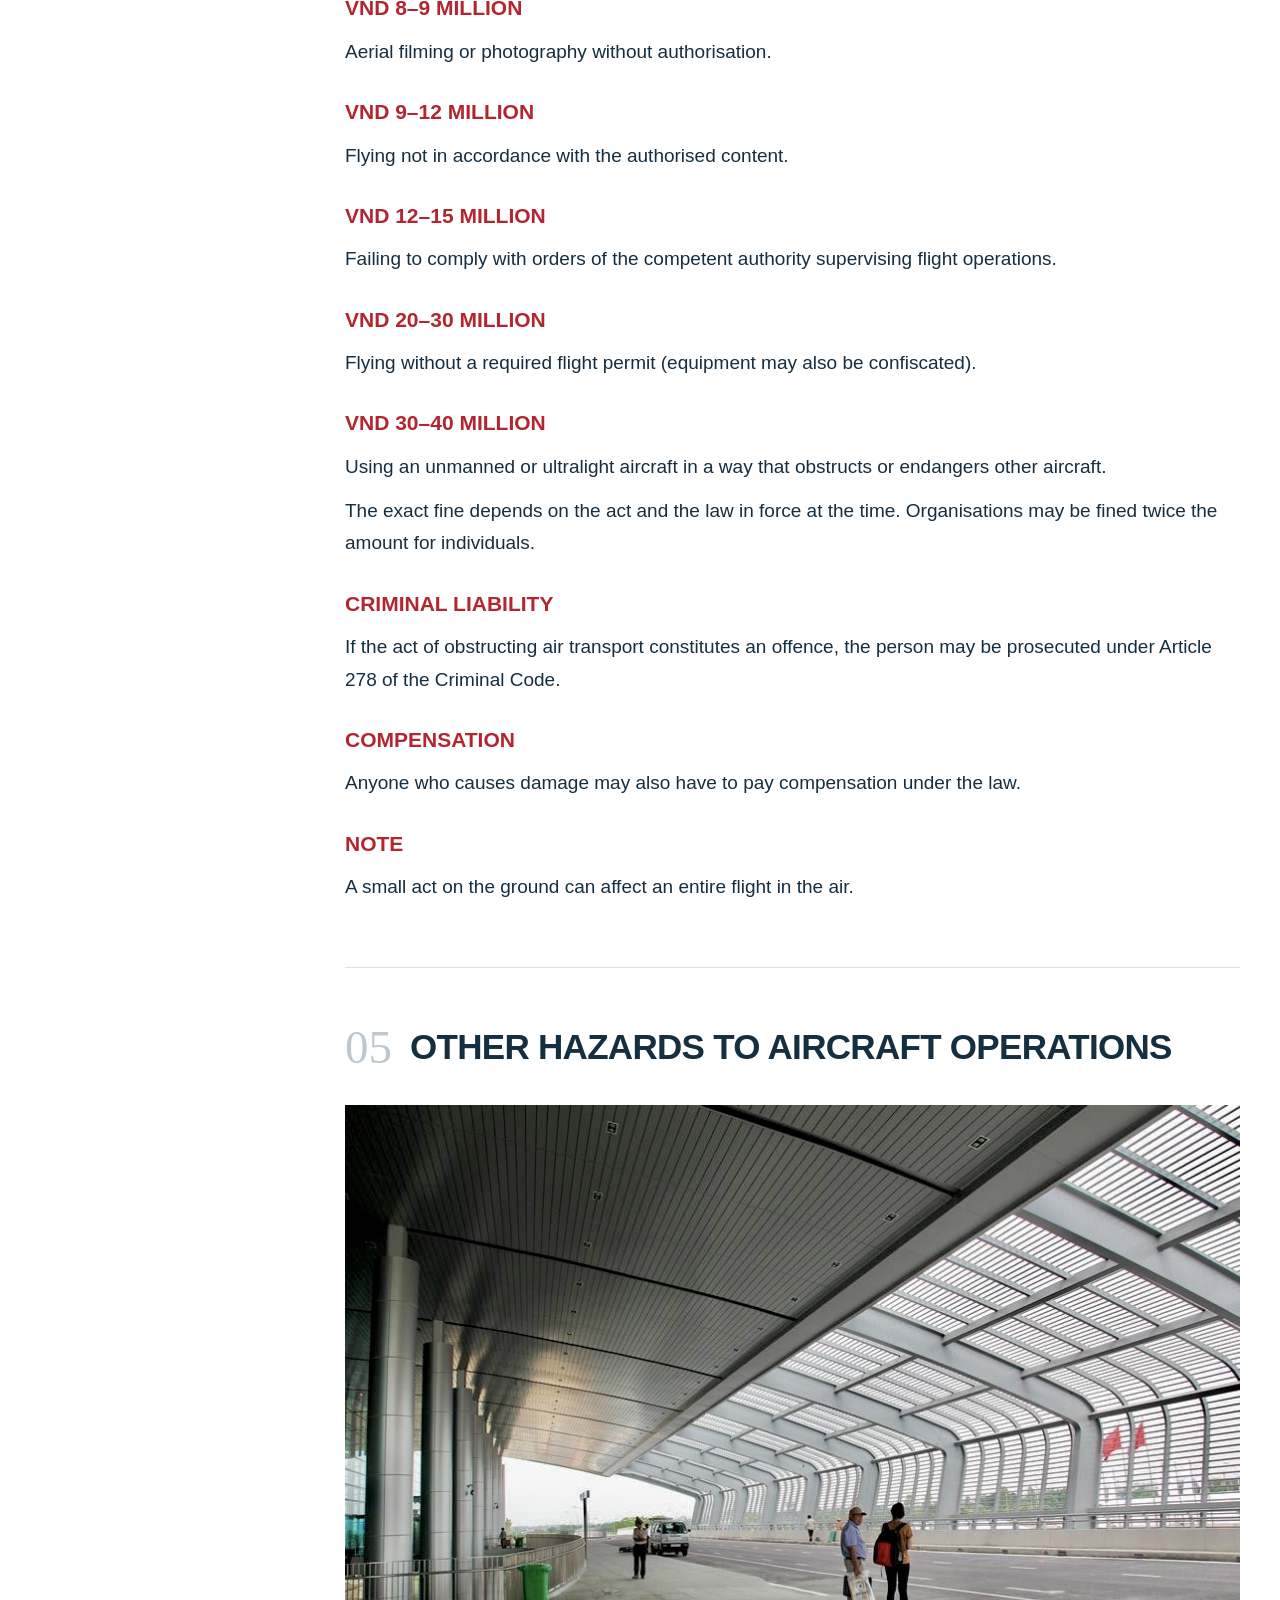
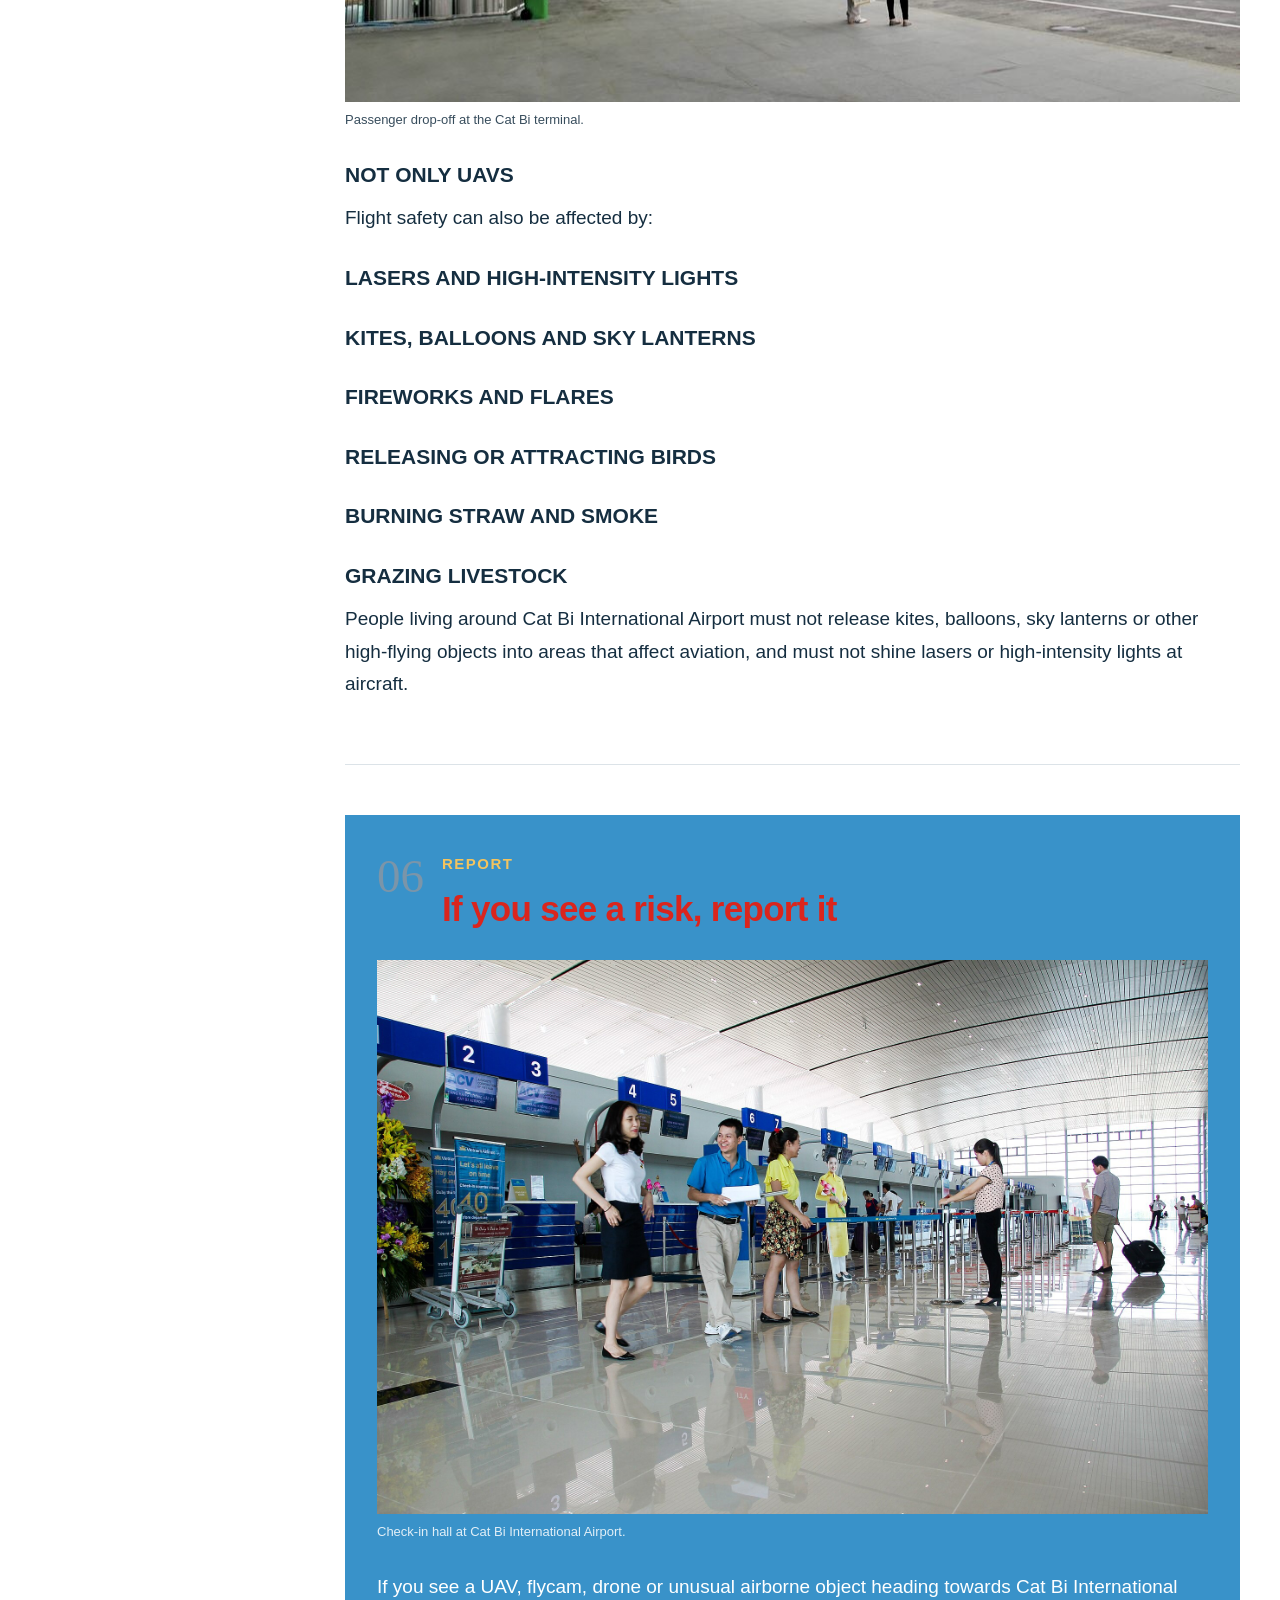
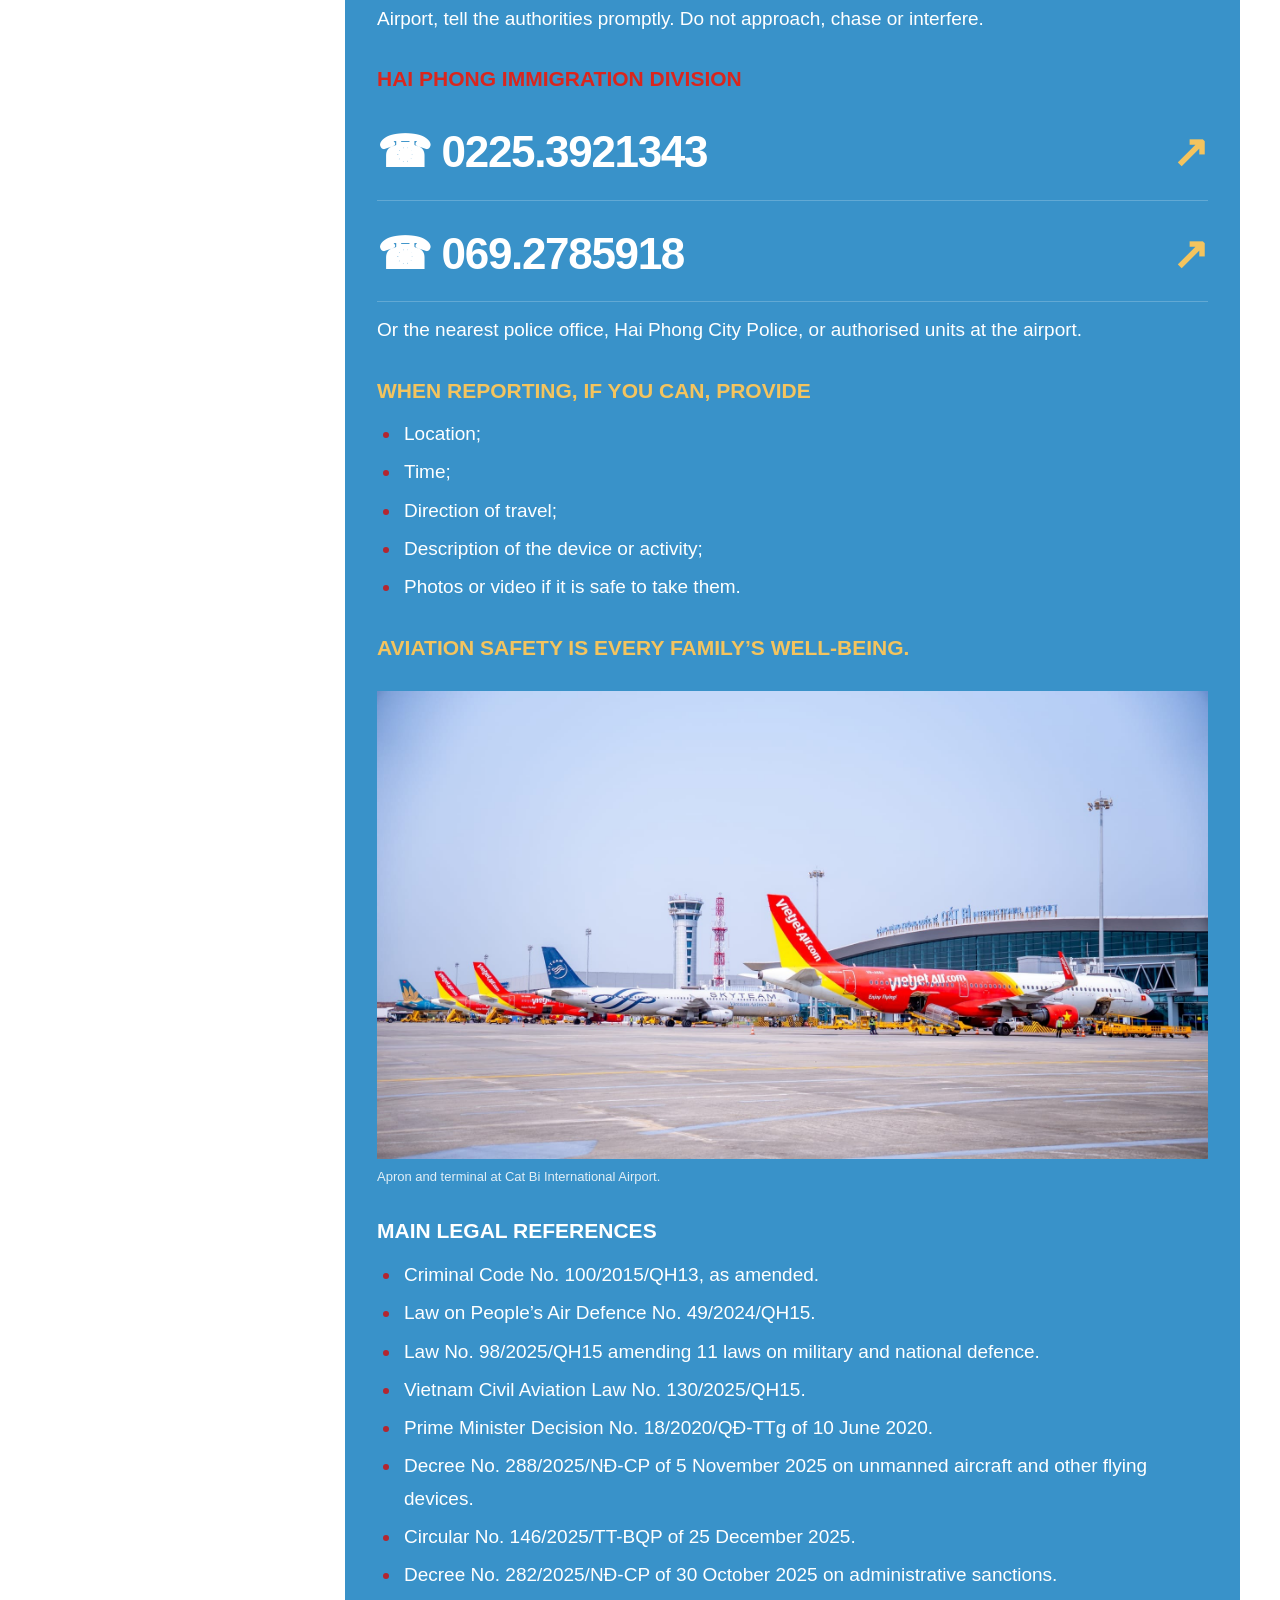
==== commit ef093006: "Update en.html" ====
--- a/en.html
+++ b/en.html
@@ -11,7 +11,7 @@
 <link href="vi.html" hreflang="vi" rel="alternate"/>
 <link href="en.html" hreflang="en" rel="alternate"/>
 <link href="./" hreflang="x-default" rel="alternate"/>
-<script defer="" src="fit-header.js"></script>
+<script defer="" src="fit-header.js?v=enfit3"></script>
 </head>
 <body>
 <a class="skip" href="#noi-dung">Skip to content</a>
@@ -203,7 +203,7 @@
 <div class="section-body">
 <figure class="airport-photo"><img alt="Check-in hall at Cat Bi International Airport" class="section-photo" height="1280" loading="lazy" src="catbi-checkin.jpg" width="1920"/><figcaption>Check-in hall at Cat Bi International Airport.</figcaption></figure>
 <p>If you see a UAV, flycam, drone or unusual airborne object heading towards Cat Bi International Airport, tell the authorities promptly. Do not approach, chase or interfere.</p>
-<h3 class="agency-contact">AVIATION SECURITY — CAT BI INTERNATIONAL AIRPORT</h3>
+<h3 class="agency-contact">HAI PHONG IMMIGRATION DIVISION</h3>
 <div class="contact-hotlines"><a class="phone" href="tel:02253921343"><span class="contact-number"><span aria-hidden="true" class="contact-icon">☎</span> 0225.3921343</span><span aria-hidden="true">↗</span></a><a class="phone" href="tel:0692785918"><span class="contact-number"><span aria-hidden="true" class="contact-icon">☎</span> 069.2785918</span><span aria-hidden="true">↗</span></a></div>
 <p>Or the nearest police office, Hai Phong City Police, or authorised units at the airport.</p>
 <h3>WHEN REPORTING, IF YOU CAN, PROVIDE</h3>
--- a/style.css
+++ b/style.css
@@ -154,8 +154,8 @@
 .hero-copy>p{font-family:"Times New Roman",Times,"Noto Serif","Liberation Serif",serif}
 .section-no{font-family:"Times New Roman",Times,Georgia,serif}
 header .brand:has(.agency-name){flex:1;min-width:0;container-type:inline-size}
-header .brand .agency-name{display:block;font-size:min(15px,3.5cqw);letter-spacing:0;white-space:nowrap;line-height:1.5}
-header .brand .agency-name small{display:block;font-size:inherit;white-space:nowrap;letter-spacing:0}
+header .brand .agency-name{display:block;font-size:min(15px,3.5cqw);letter-spacing:0;white-space:nowrap;line-height:1.5}
+header .brand .agency-name small{display:block;font-size:inherit;white-space:nowrap;letter-spacing:0}
 header .header-phone{flex-shrink:0}
 
 /* Full images preserve the terminal and control tower in the local Cat Bi preview. */
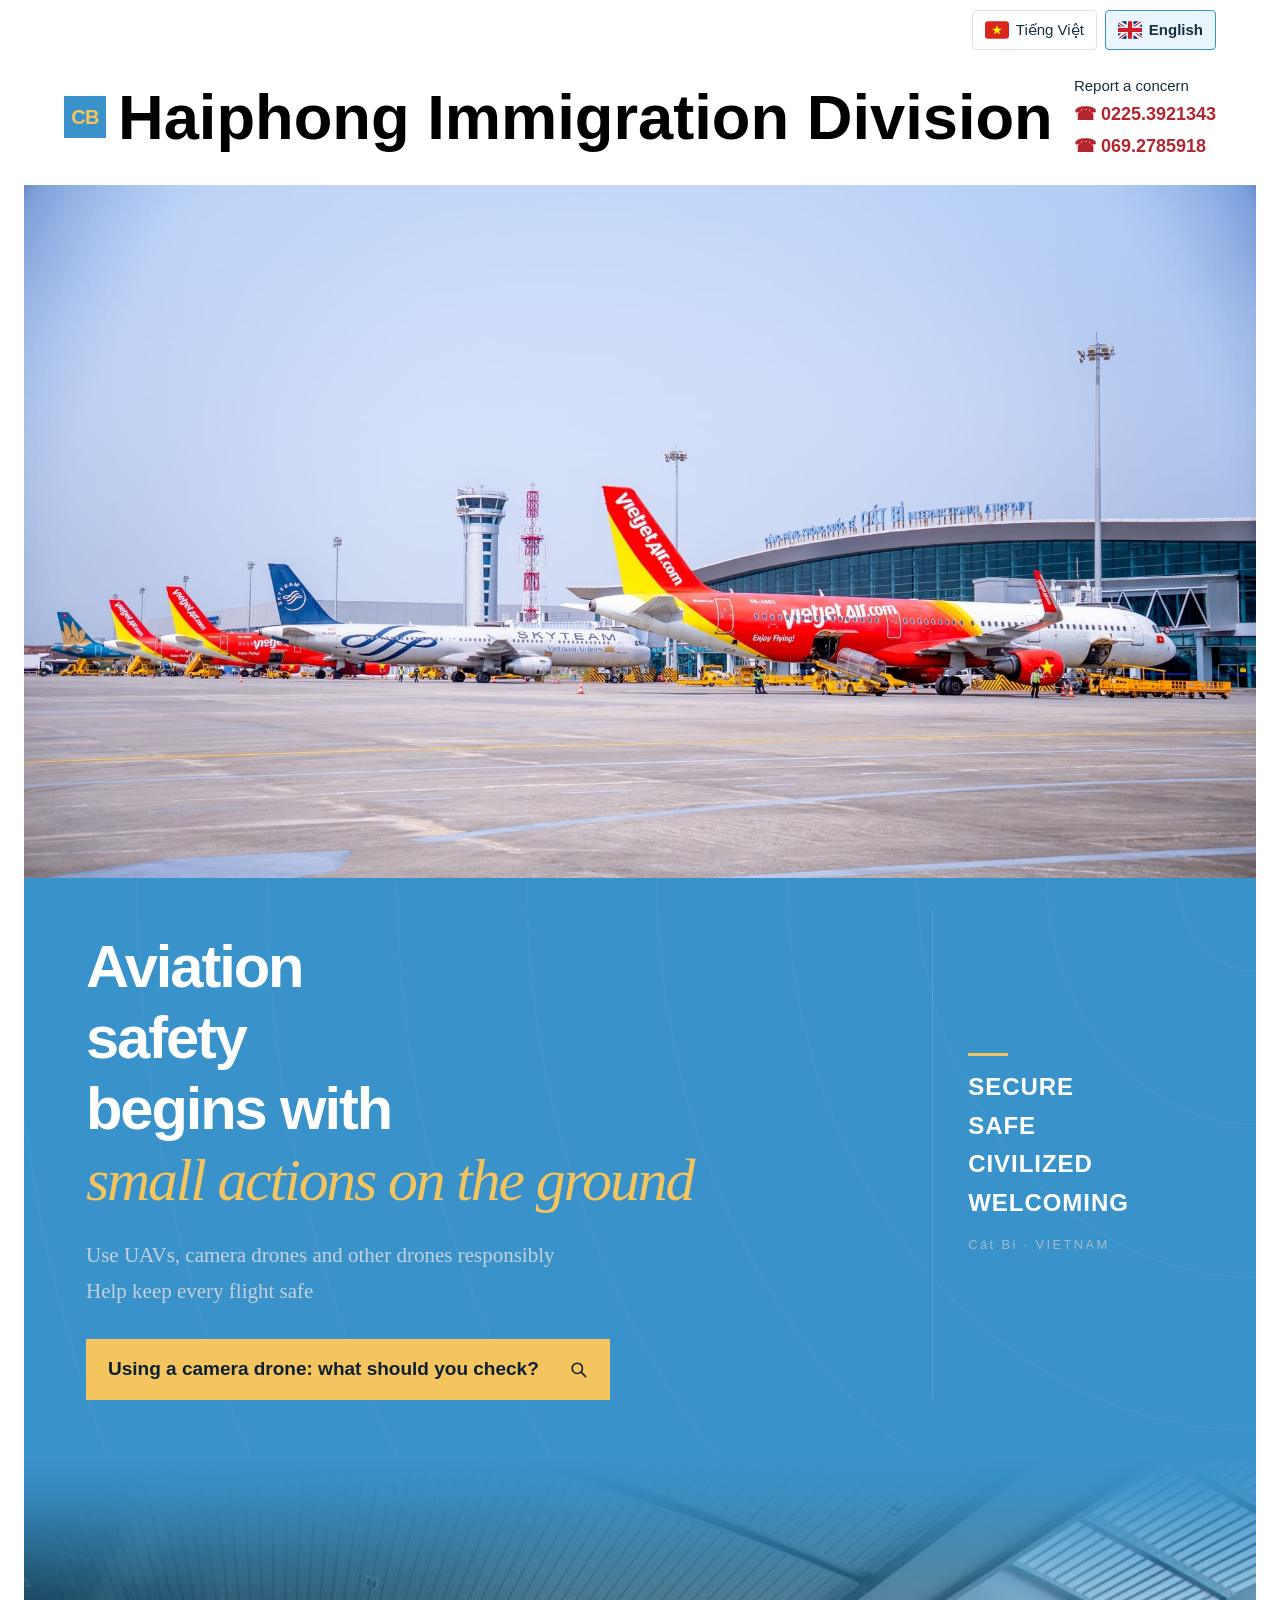
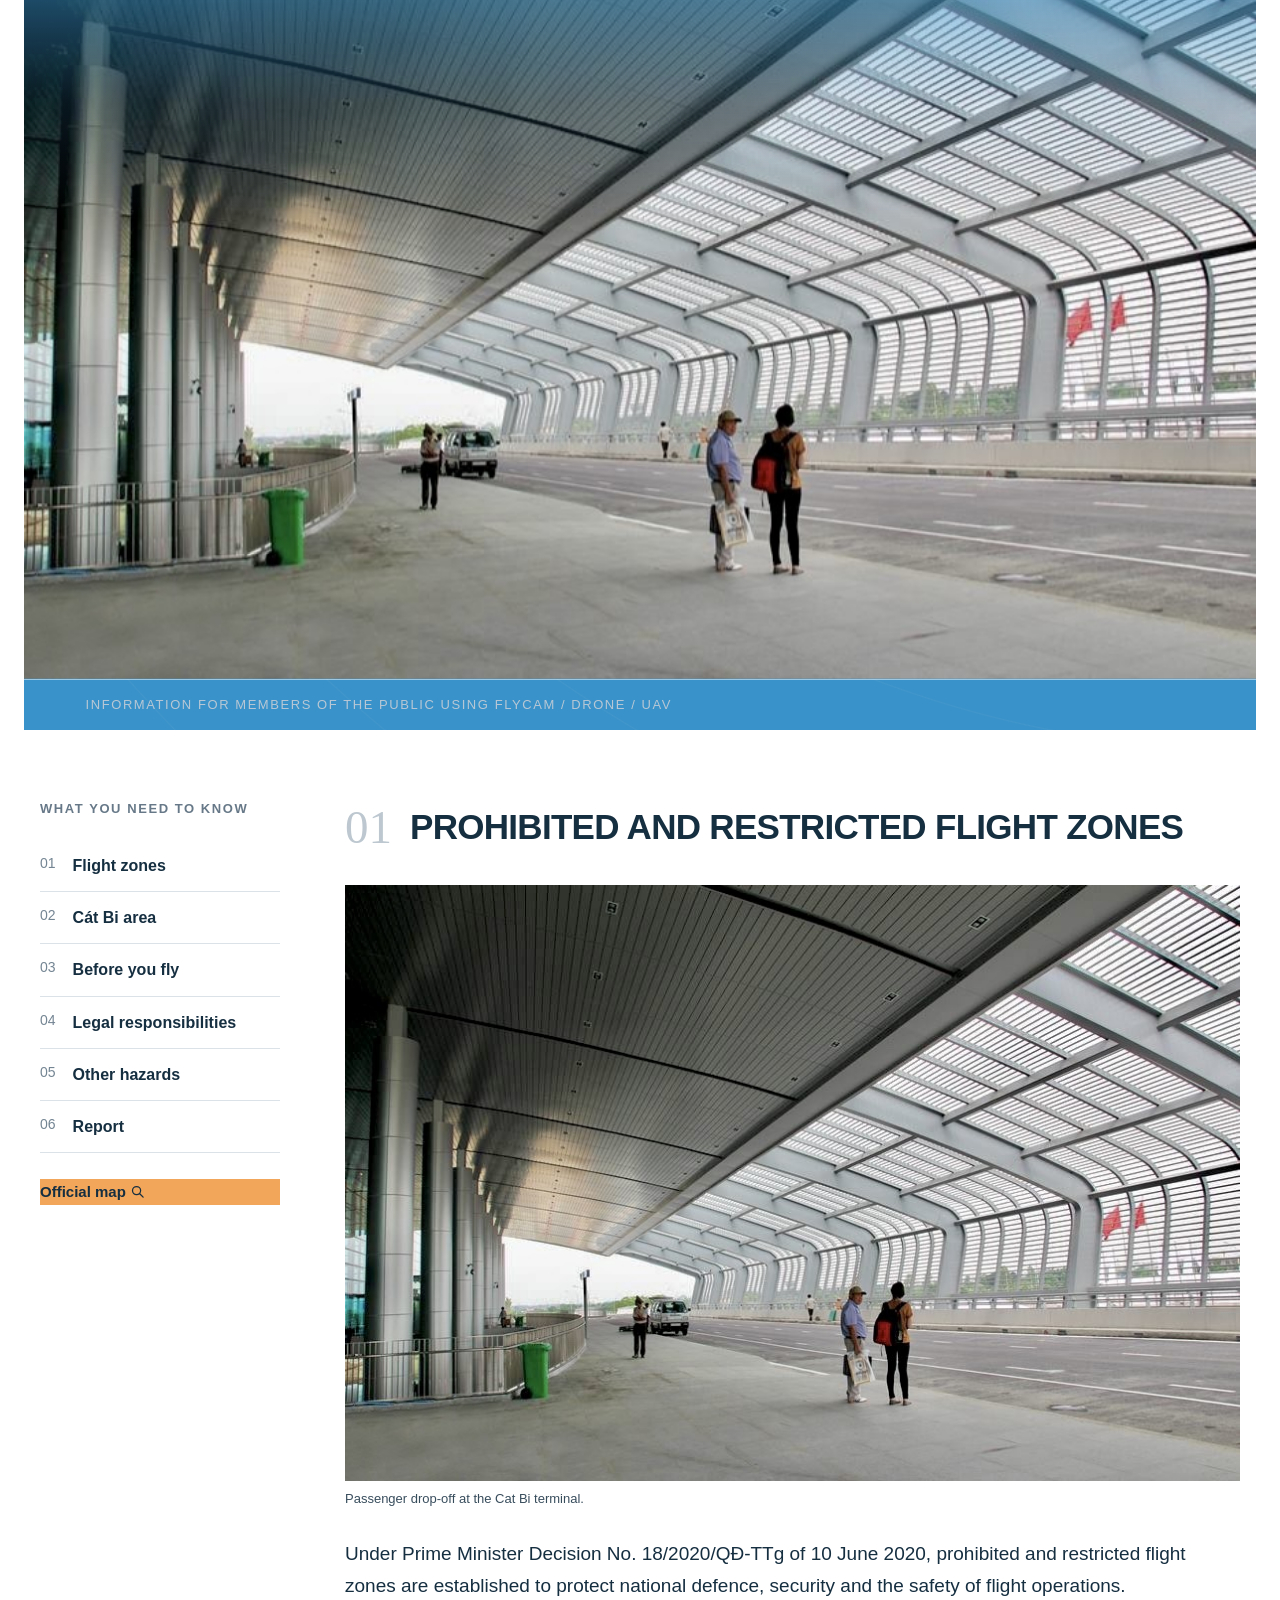
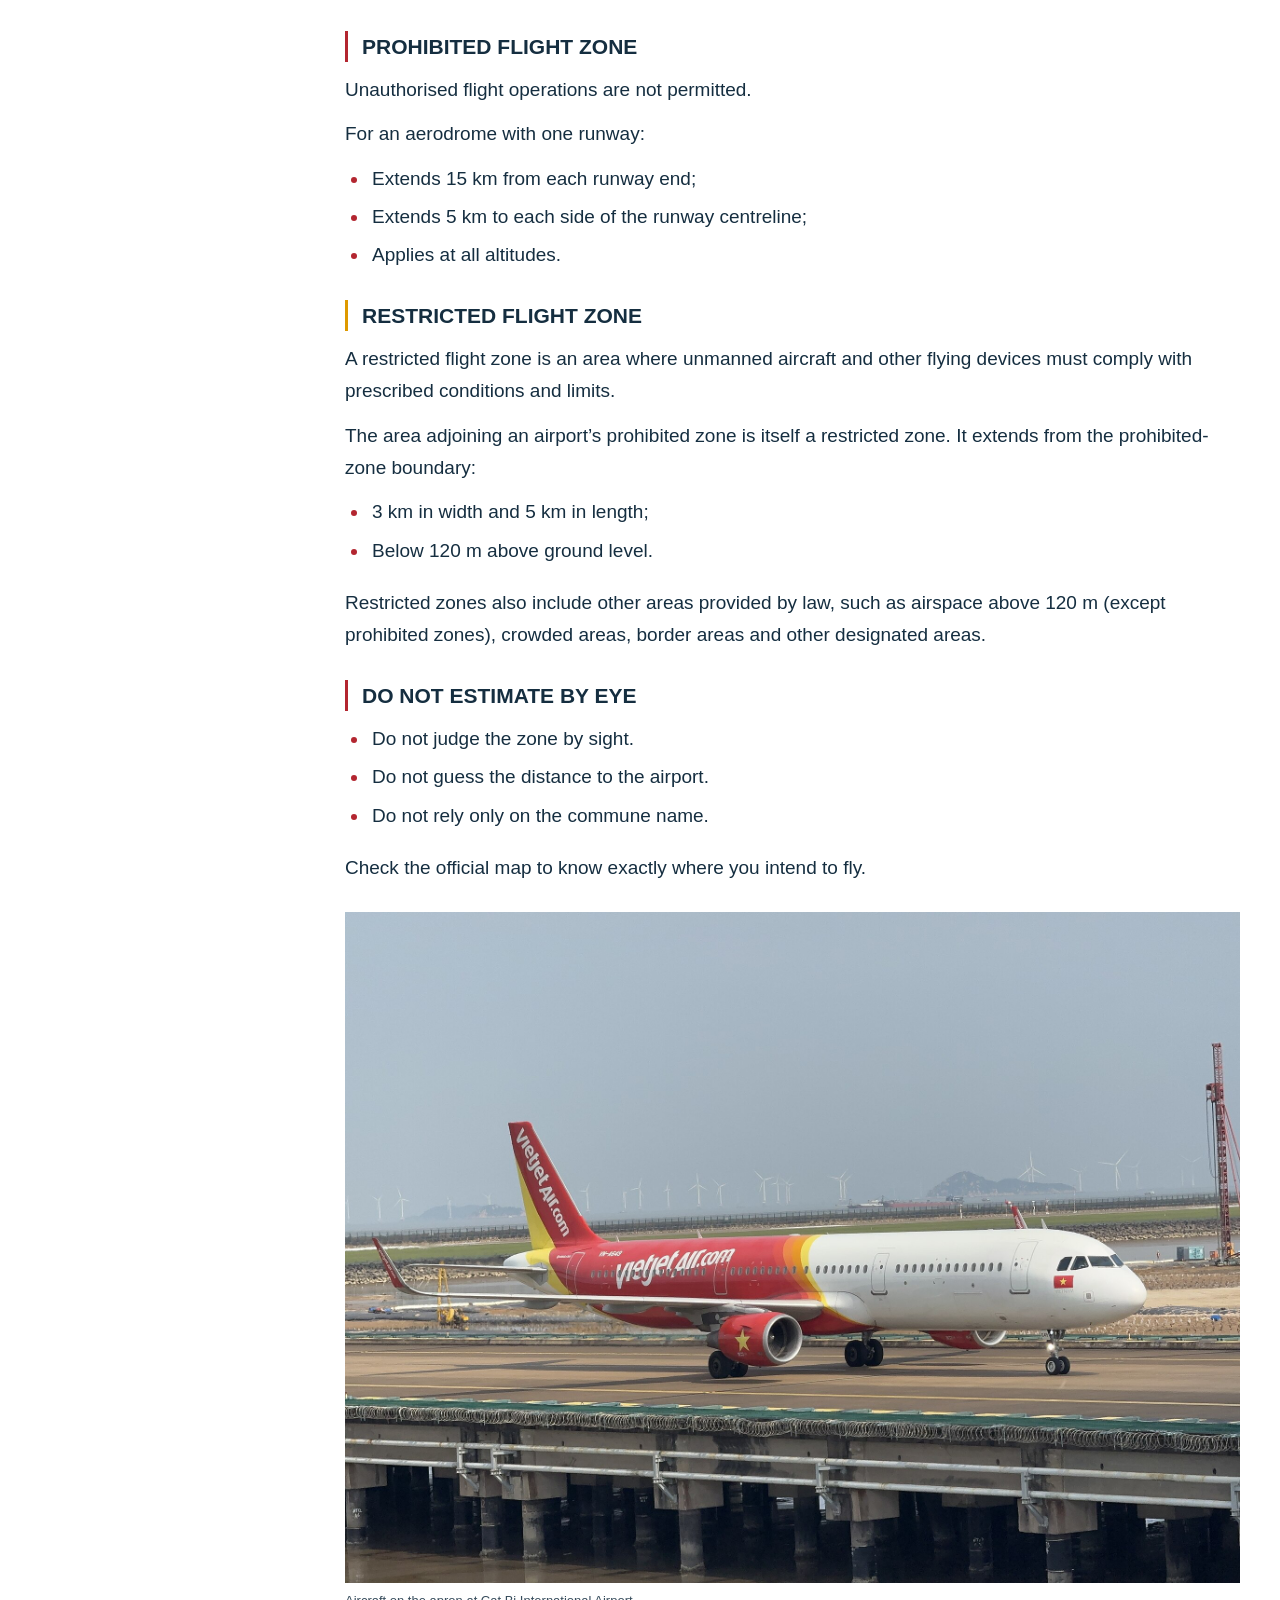
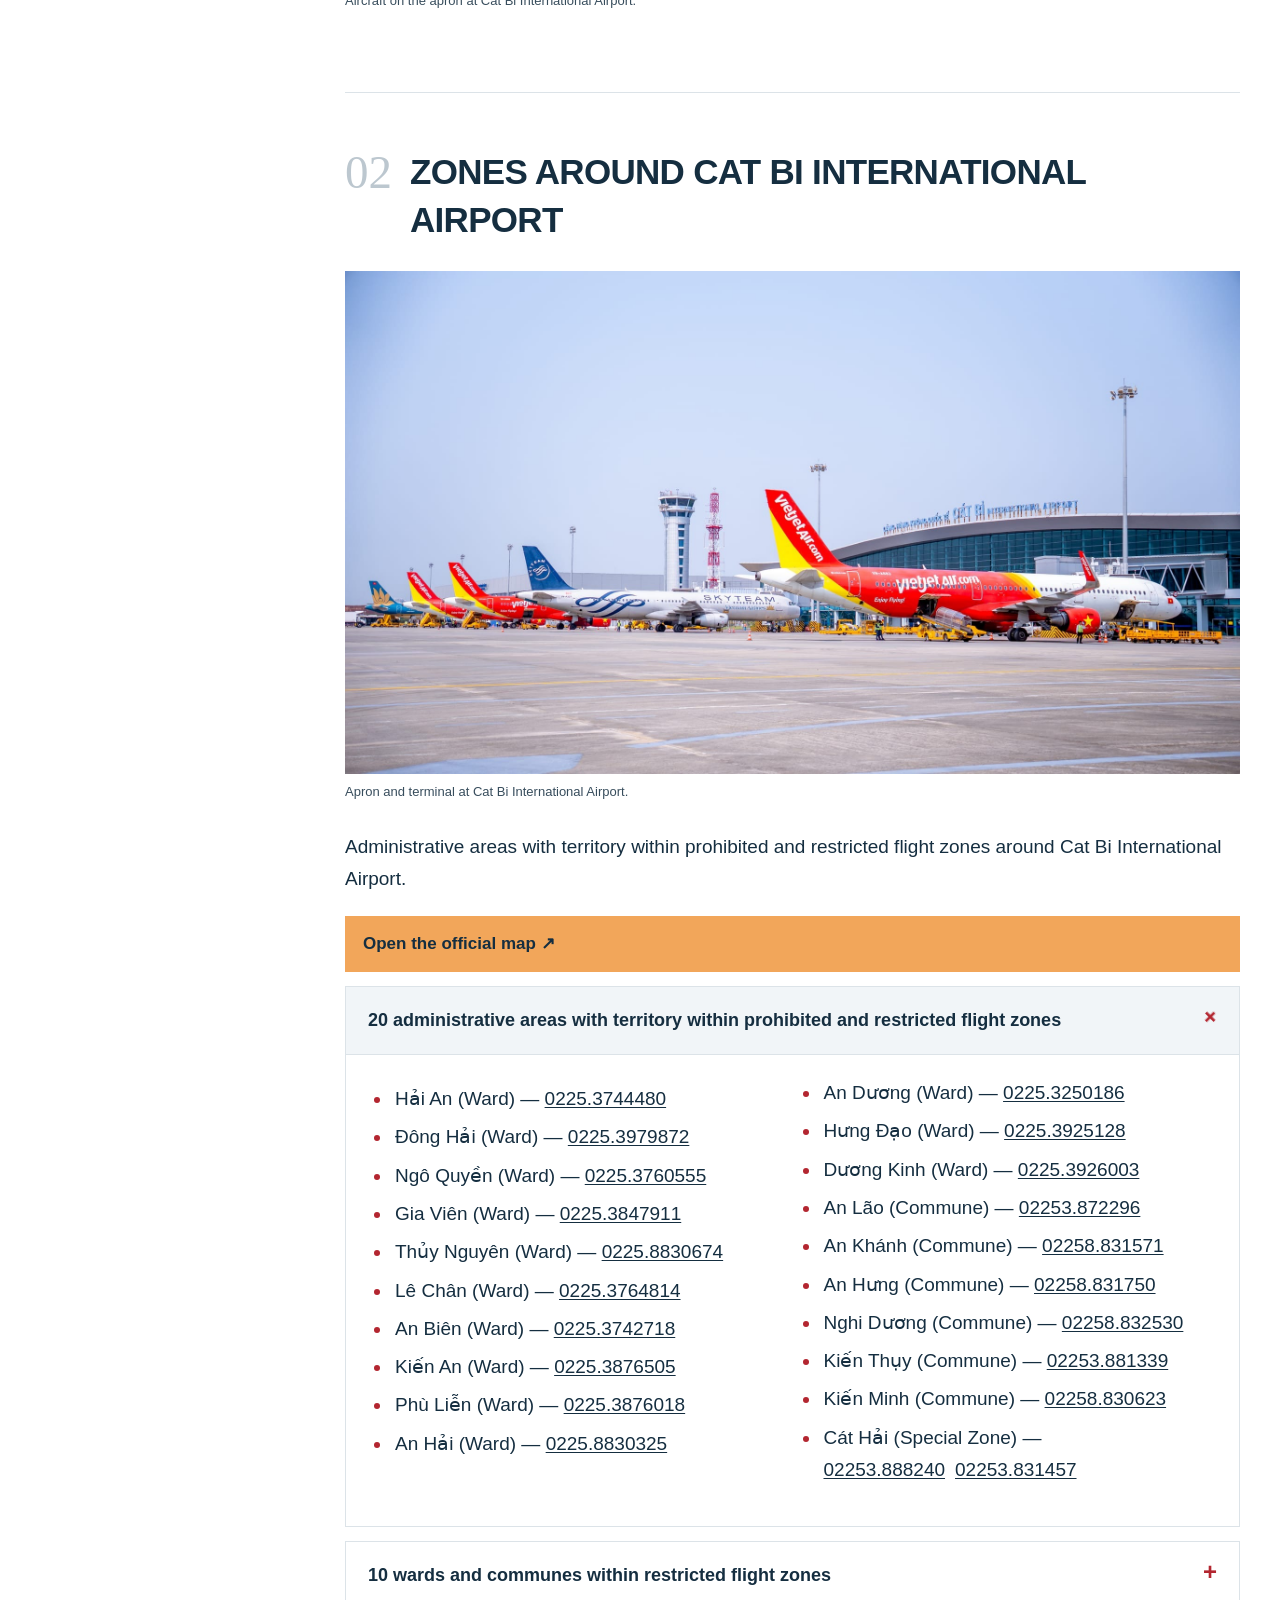
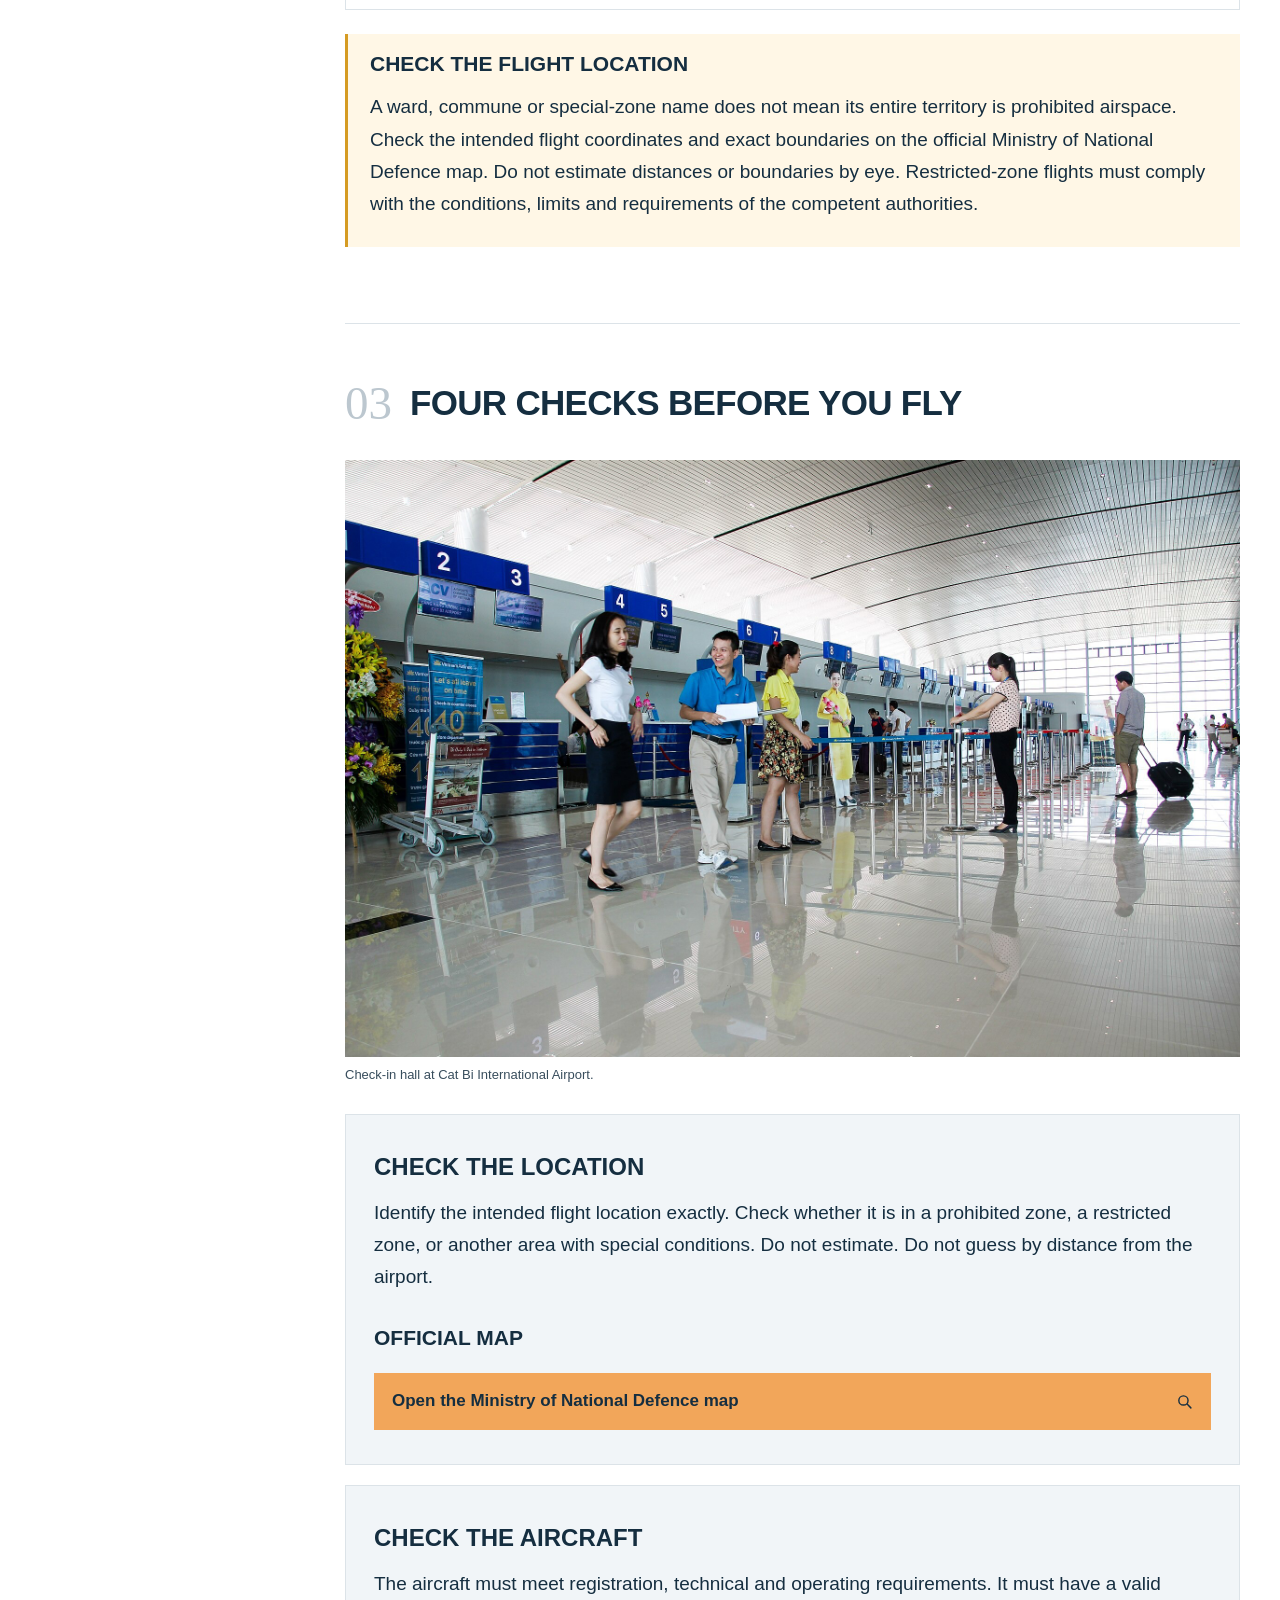
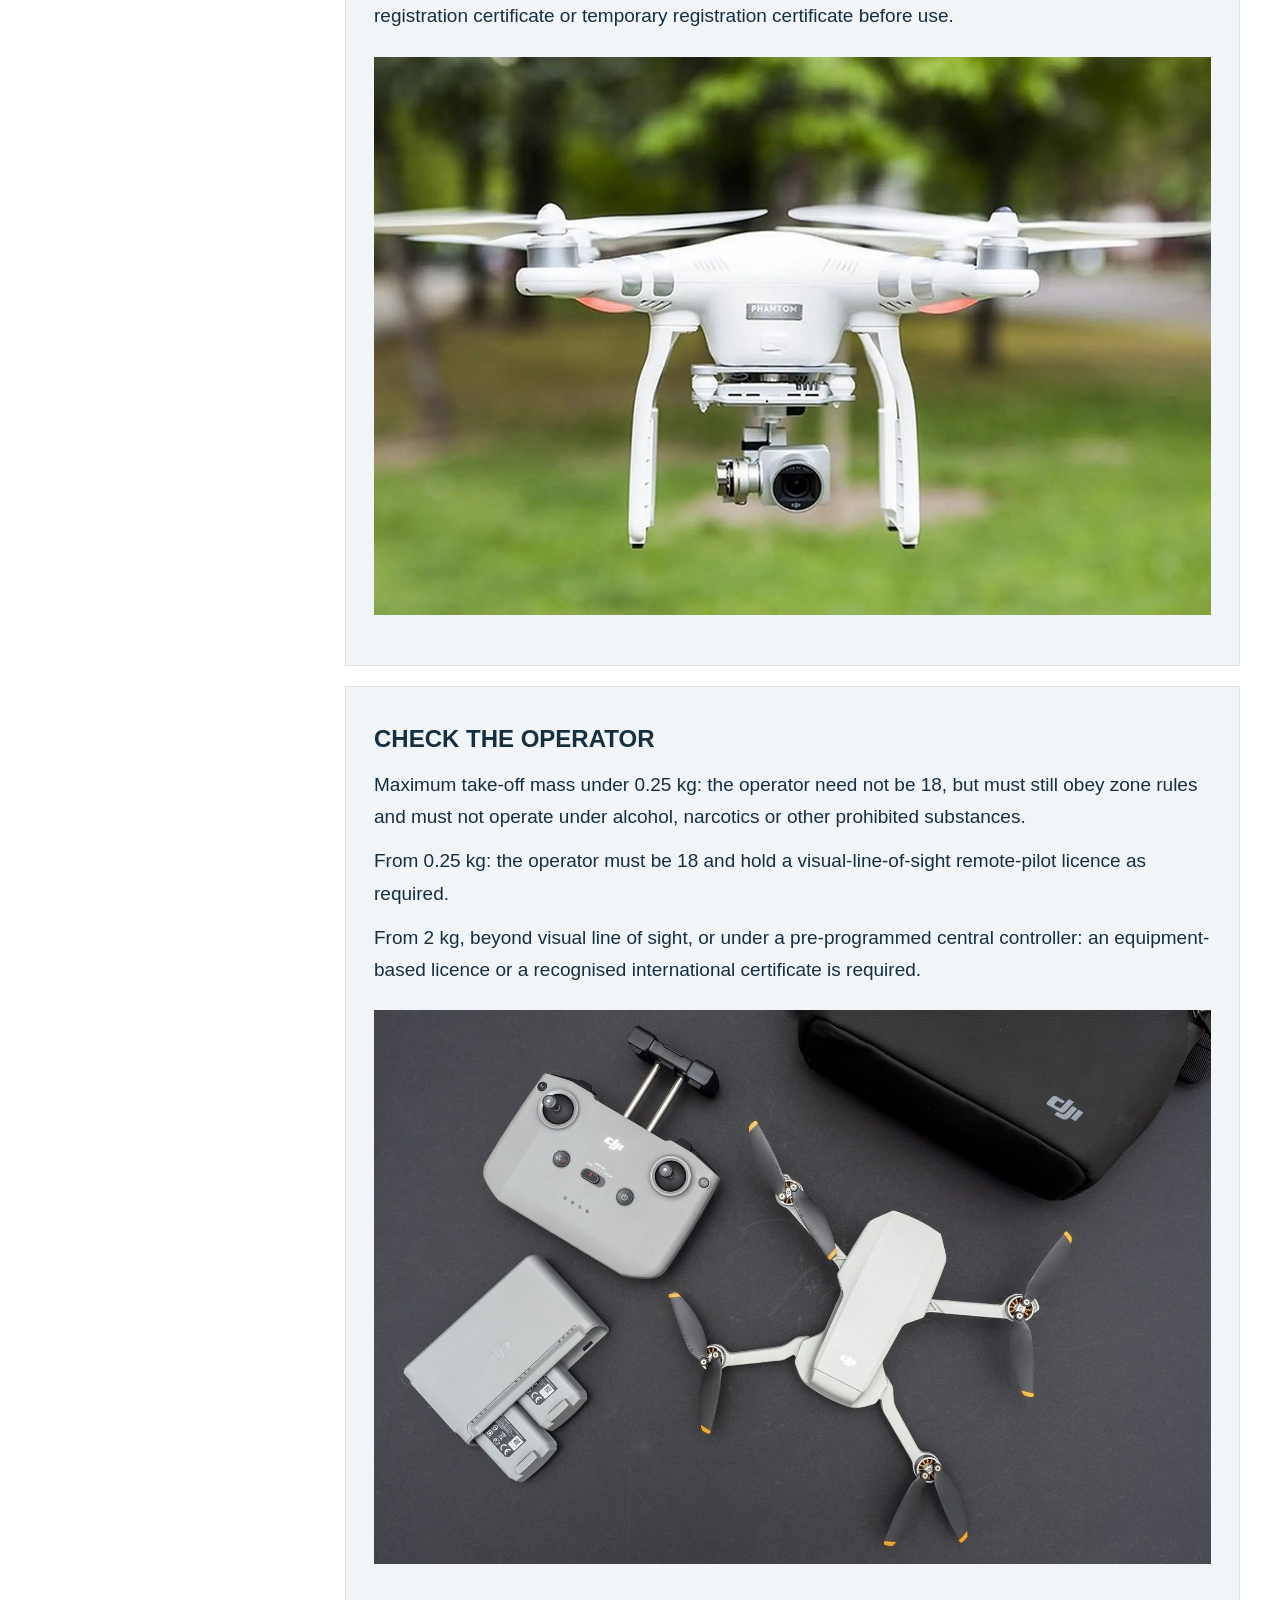
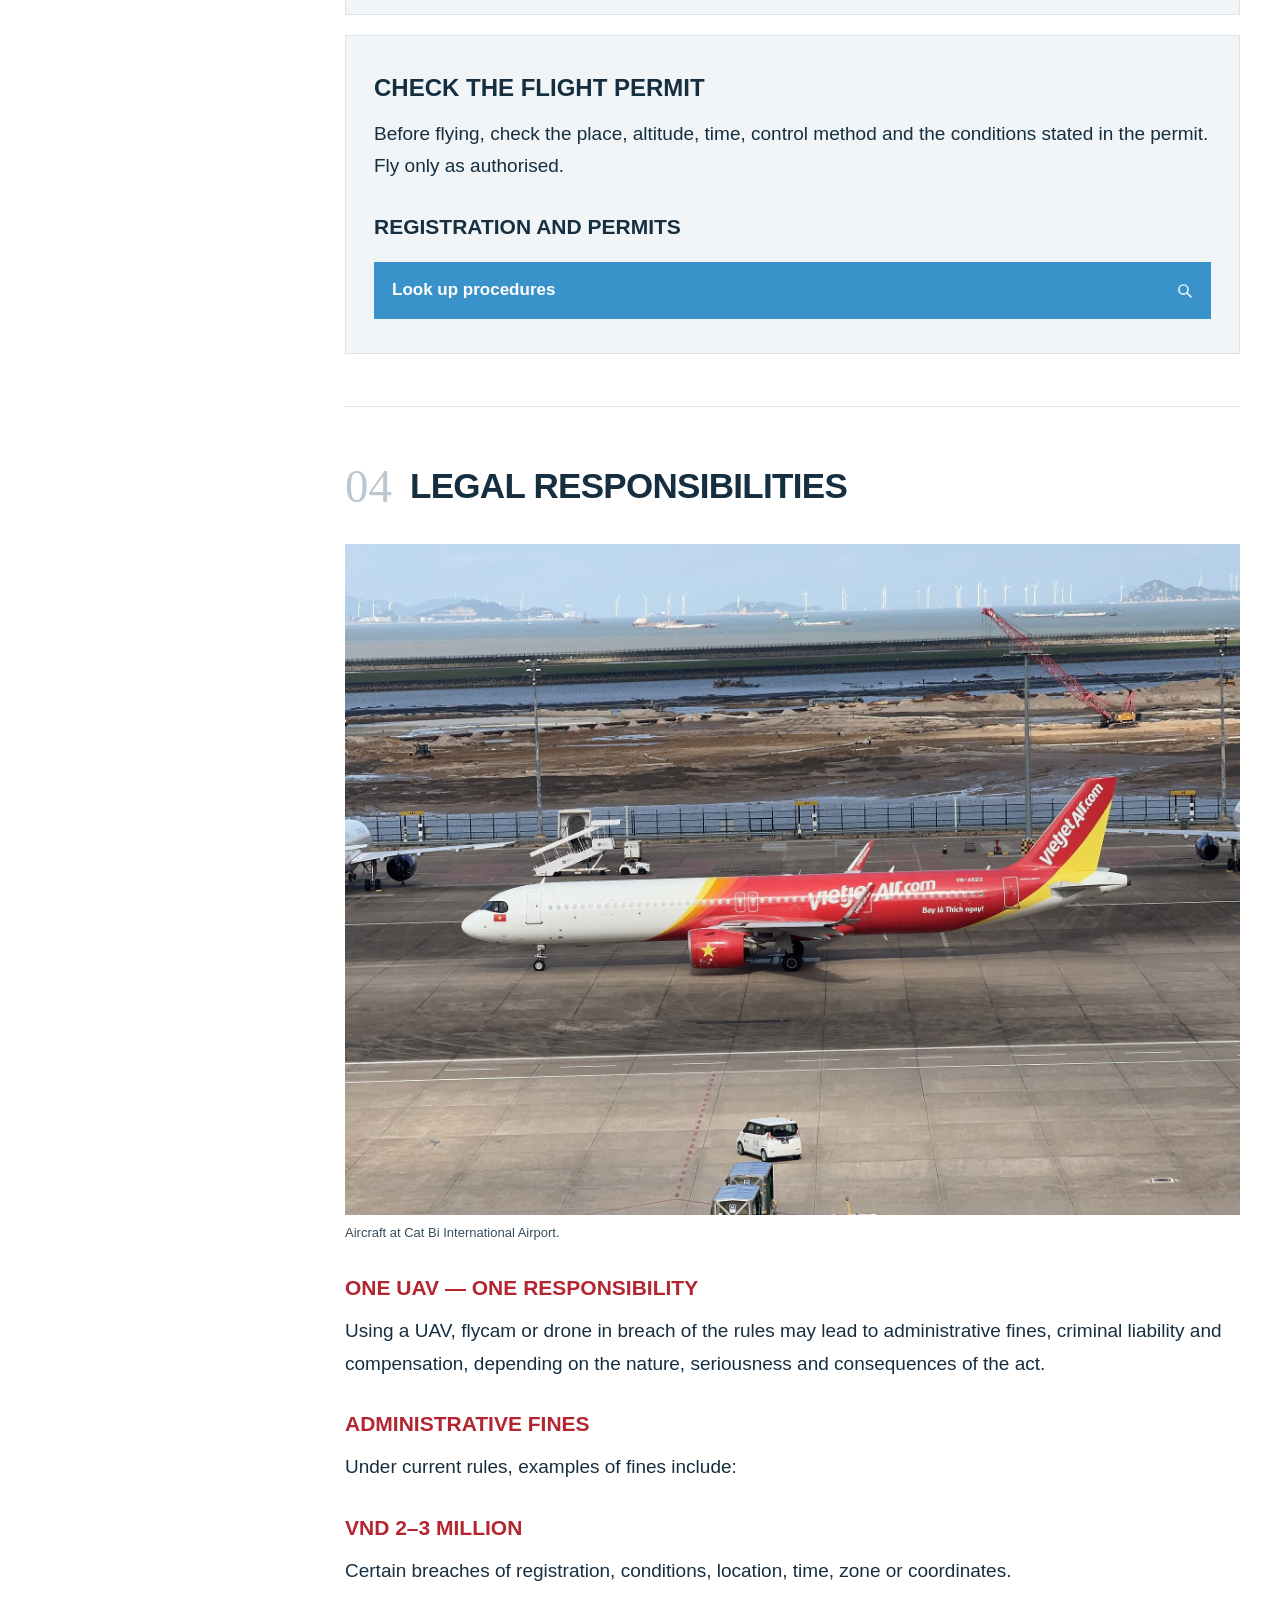
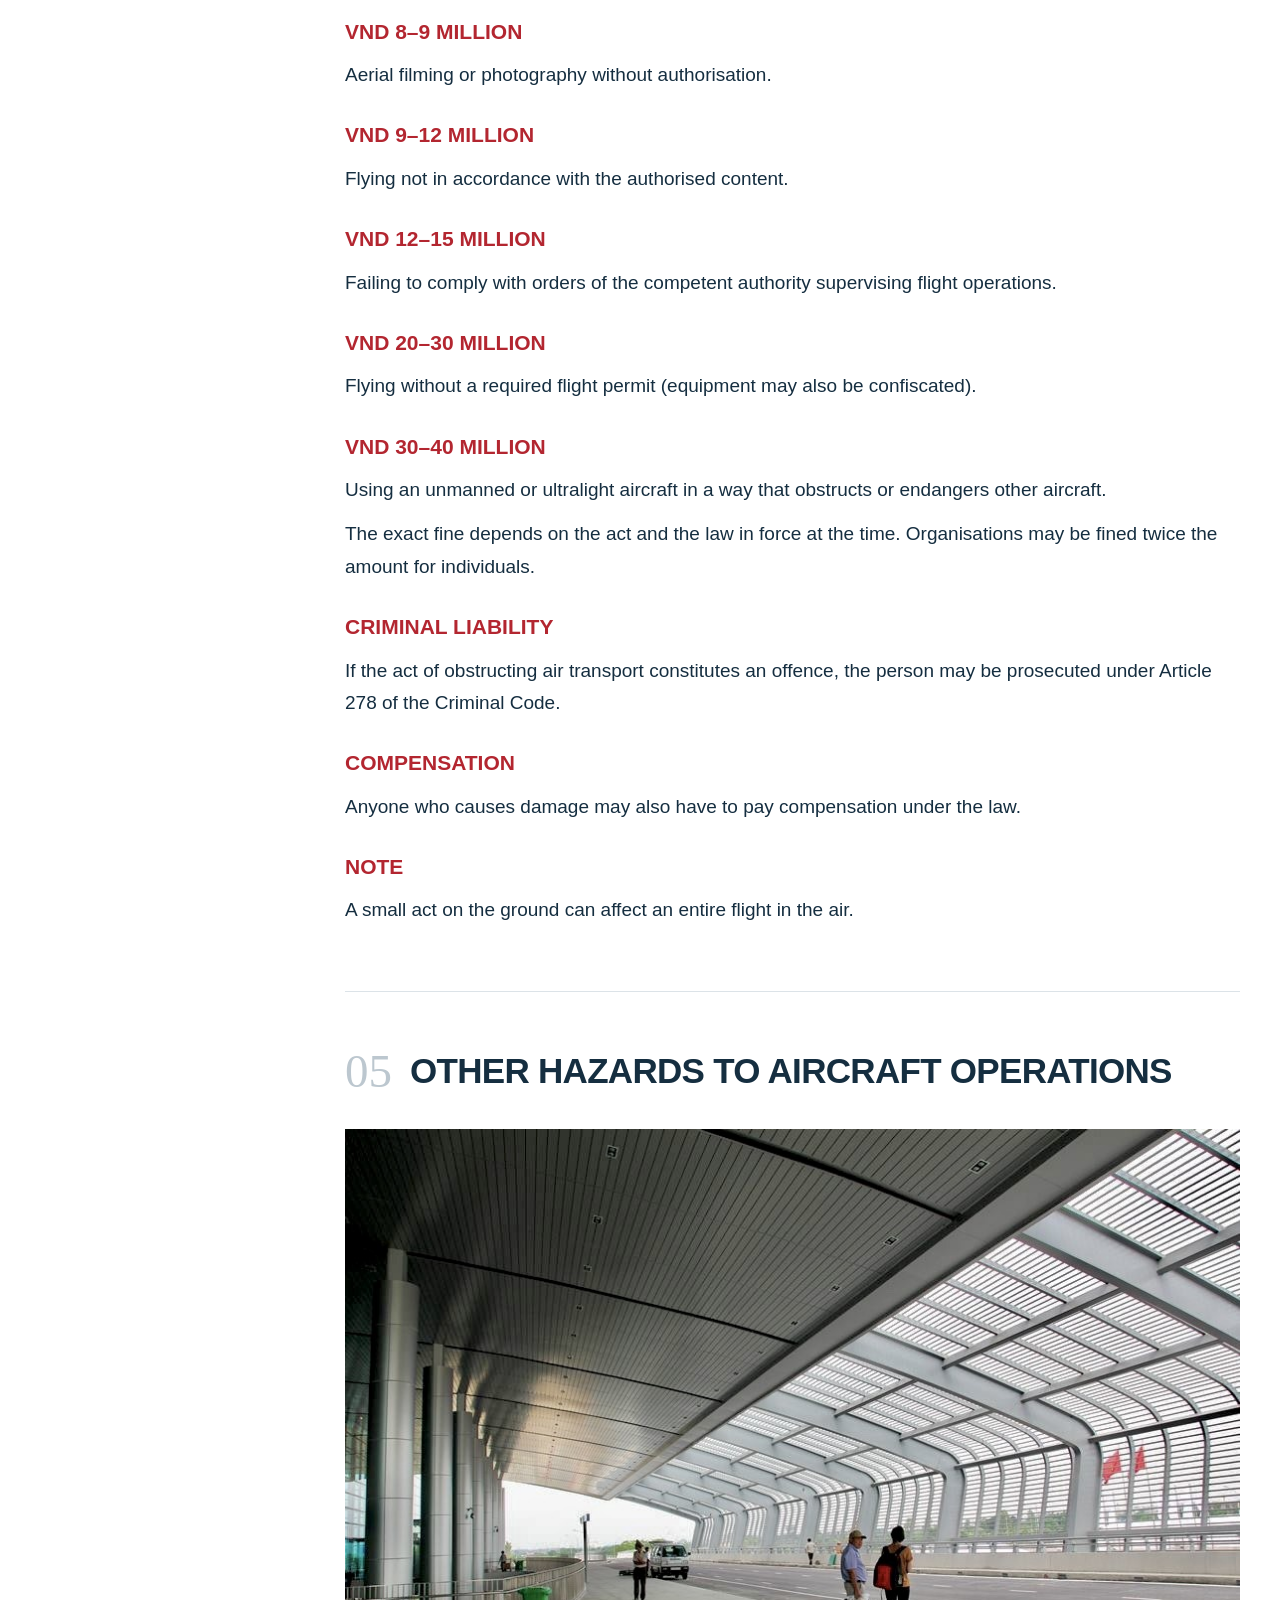
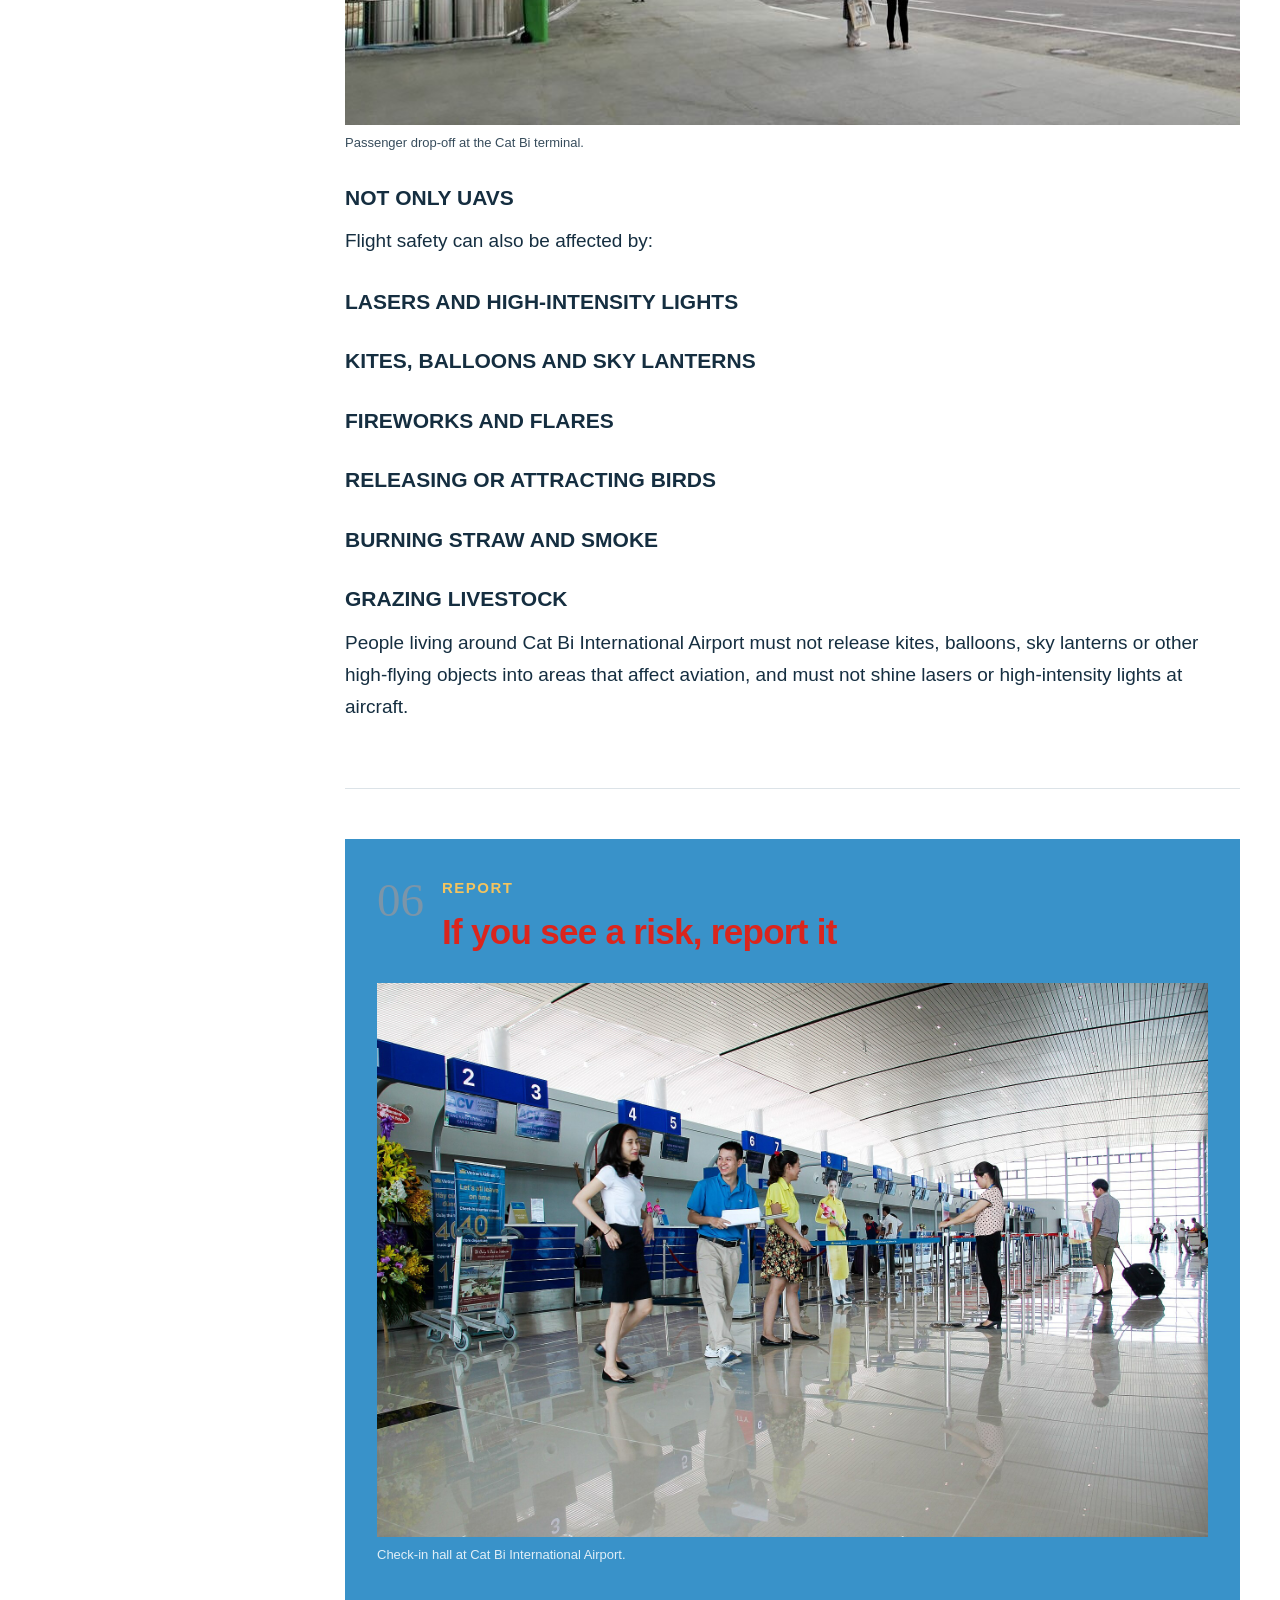
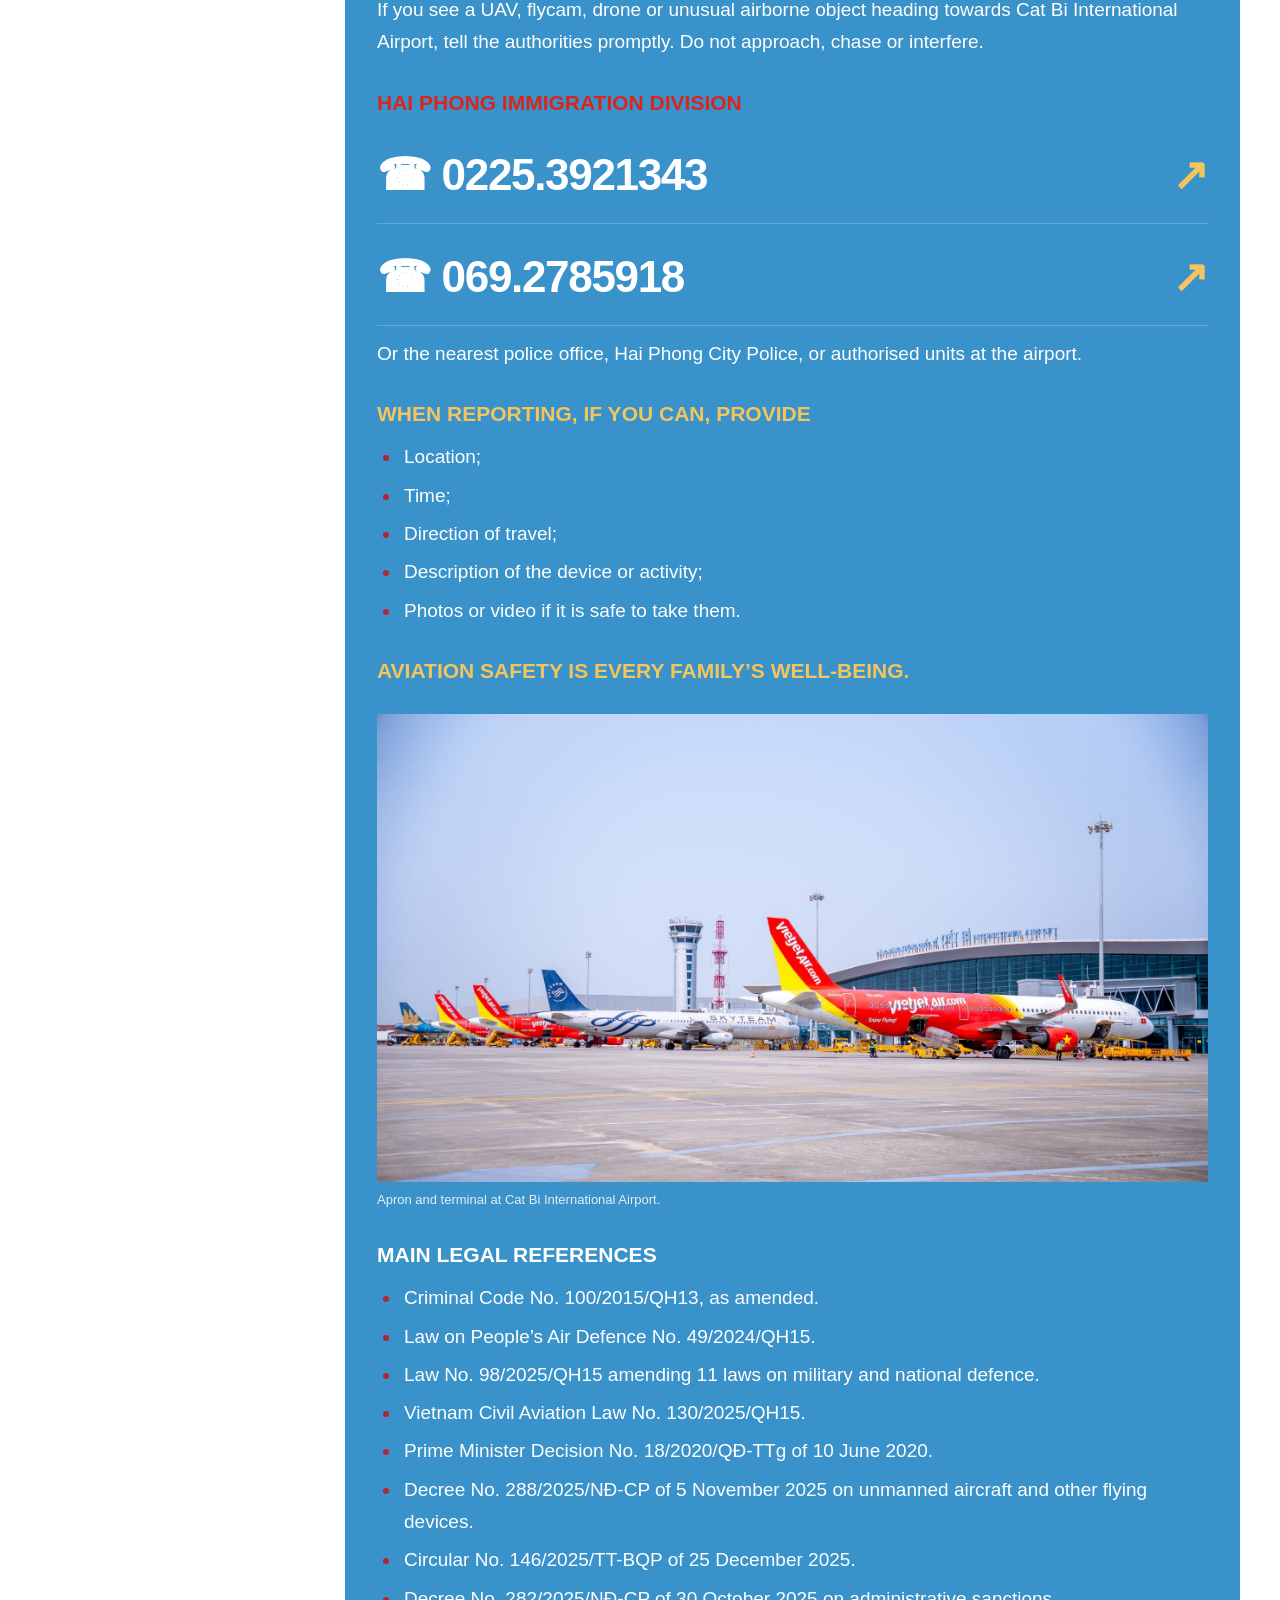
==== commit 58d119fd: "Add commune police phones to Cat Bi zone lists" ====
--- a/en.html
+++ b/en.html
@@ -102,7 +102,7 @@
 <figure class="airport-photo"><img alt="Aircraft on the apron at Cat Bi International Airport" class="section-photo" height="1440" loading="lazy" src="catbi-aircraft.jpg" width="1920"/><figcaption>Aircraft on the apron at Cat Bi International Airport.</figcaption></figure>
 </div>
 </section>
-<section class="section section-2" id="muc-02"><div class="section-heading"><span class="section-no">02</span><div><h2>ZONES AROUND CAT BI INTERNATIONAL AIRPORT</h2></div></div><div class="section-body"><figure class="airport-photo"><img alt="Apron and terminal at Cat Bi International Airport" class="section-photo" height="1080" loading="lazy" src="catbi-apron.jpg" width="1920"/><figcaption>Apron and terminal at Cat Bi International Airport.</figcaption></figure><p>Administrative areas with territory within prohibited and restricted flight zones around Cat Bi International Airport.</p><a class="action" href="https://cambay.mod.gov.vn/" rel="noopener" target="_blank">Open the official map ↗</a><details class="province zone-group" data-zone-group="prohibited-and-restricted" open=""><summary><span>20 administrative areas with territory within prohibited and restricted flight zones</span><span aria-hidden="true" class="plus">+</span></summary><div><ul class="zone-list"><li data-area-name="Hải An">Hải An (Ward)</li><li data-area-name="Đông Hải">Đông Hải (Ward)</li><li data-area-name="Ngô Quyền">Ngô Quyền (Ward)</li><li data-area-name="Gia Viên">Gia Viên (Ward)</li><li data-area-name="Thủy Nguyên">Thủy Nguyên (Ward)</li><li data-area-name="Lê Chân">Lê Chân (Ward)</li><li data-area-name="An Biên">An Biên (Ward)</li><li data-area-name="Kiến An">Kiến An (Ward)</li><li data-area-name="Phù Liễn">Phù Liễn (Ward)</li><li data-area-name="An Hải">An Hải (Ward)</li><li data-area-name="An Dương">An Dương (Ward)</li><li data-area-name="Hưng Đạo">Hưng Đạo (Ward)</li><li data-area-name="Dương Kinh">Dương Kinh (Ward)</li><li data-area-name="An Lão">An Lão (Commune)</li><li data-area-name="An Khánh">An Khánh (Commune)</li><li data-area-name="An Hưng">An Hưng (Commune)</li><li data-area-name="Nghi Dương">Nghi Dương (Commune)</li><li data-area-name="Kiến Thụy">Kiến Thụy (Commune)</li><li data-area-name="Kiến Minh">Kiến Minh (Commune)</li><li data-area-name="Cát Hải">Cát Hải (Special Zone)</li></ul></div></details><details class="province zone-group" data-zone-group="restricted"><summary><span>10 wards and communes within restricted flight zones</span><span aria-hidden="true" class="plus">+</span></summary><div><ul class="zone-list"><li data-area-name="Nam Triệu">Nam Triệu (Ward)</li><li data-area-name="Hồng Bàng">Hồng Bàng (Ward)</li><li data-area-name="Nam Đồ Sơn">Nam Đồ Sơn (Ward)</li><li data-area-name="An Quang">An Quang (Commune)</li><li data-area-name="Quyết Thắng">Quyết Thắng (Commune)</li><li data-area-name="Tiên Lãng">Tiên Lãng (Commune)</li><li data-area-name="Tân Minh">Tân Minh (Commune)</li><li data-area-name="Tiên Minh">Tiên Minh (Commune)</li><li data-area-name="Kiến Hưng">Kiến Hưng (Commune)</li><li data-area-name="Kiến Hải">Kiến Hải (Commune)</li></ul></div></details><aside class="notice"><h3>CHECK THE FLIGHT LOCATION</h3><p>A ward, commune or special-zone name does not mean its entire territory is prohibited airspace. Check the intended flight coordinates and exact boundaries on the official Ministry of National Defence map. Do not estimate distances or boundaries by eye. Restricted-zone flights must comply with the conditions, limits and requirements of the competent authorities.</p></aside></div></section>
+<section class="section section-2" id="muc-02"><div class="section-heading"><span class="section-no">02</span><div><h2>ZONES AROUND CAT BI INTERNATIONAL AIRPORT</h2></div></div><div class="section-body"><figure class="airport-photo"><img alt="Apron and terminal at Cat Bi International Airport" class="section-photo" height="1080" loading="lazy" src="catbi-apron.jpg" width="1920"/><figcaption>Apron and terminal at Cat Bi International Airport.</figcaption></figure><p>Administrative areas with territory within prohibited and restricted flight zones around Cat Bi International Airport.</p><a class="action" href="https://cambay.mod.gov.vn/" rel="noopener" target="_blank">Open the official map ↗</a><details class="province zone-group" data-zone-group="prohibited-and-restricted" open=""><summary><span>20 administrative areas with territory within prohibited and restricted flight zones</span><span aria-hidden="true" class="plus">+</span></summary><div><ul class="zone-list"><li data-area-name="Hải An">Hải An (Ward) — <a class="zone-phone" href="tel:02253744480">0225.3744480</a></li><li data-area-name="Đông Hải">Đông Hải (Ward) — <a class="zone-phone" href="tel:02253979872">0225.3979872</a></li><li data-area-name="Ngô Quyền">Ngô Quyền (Ward) — <a class="zone-phone" href="tel:02253760555">0225.3760555</a></li><li data-area-name="Gia Viên">Gia Viên (Ward) — <a class="zone-phone" href="tel:02253847911">0225.3847911</a></li><li data-area-name="Thủy Nguyên">Thủy Nguyên (Ward) — <a class="zone-phone" href="tel:02258830674">0225.8830674</a></li><li data-area-name="Lê Chân">Lê Chân (Ward) — <a class="zone-phone" href="tel:02253764814">0225.3764814</a></li><li data-area-name="An Biên">An Biên (Ward) — <a class="zone-phone" href="tel:02253742718">0225.3742718</a></li><li data-area-name="Kiến An">Kiến An (Ward) — <a class="zone-phone" href="tel:02253876505">0225.3876505</a></li><li data-area-name="Phù Liễn">Phù Liễn (Ward) — <a class="zone-phone" href="tel:02253876018">0225.3876018</a></li><li data-area-name="An Hải">An Hải (Ward) — <a class="zone-phone" href="tel:02258830325">0225.8830325</a></li><li data-area-name="An Dương">An Dương (Ward) — <a class="zone-phone" href="tel:02253250186">0225.3250186</a></li><li data-area-name="Hưng Đạo">Hưng Đạo (Ward) — <a class="zone-phone" href="tel:02253925128">0225.3925128</a></li><li data-area-name="Dương Kinh">Dương Kinh (Ward) — <a class="zone-phone" href="tel:02253926003">0225.3926003</a></li><li data-area-name="An Lão">An Lão (Commune) — <a class="zone-phone" href="tel:02253872296">02253.872296</a></li><li data-area-name="An Khánh">An Khánh (Commune) — <a class="zone-phone" href="tel:02258831571">02258.831571</a></li><li data-area-name="An Hưng">An Hưng (Commune) — <a class="zone-phone" href="tel:02258831750">02258.831750</a></li><li data-area-name="Nghi Dương">Nghi Dương (Commune) — <a class="zone-phone" href="tel:02258832530">02258.832530</a></li><li data-area-name="Kiến Thụy">Kiến Thụy (Commune) — <a class="zone-phone" href="tel:02253881339">02253.881339</a></li><li data-area-name="Kiến Minh">Kiến Minh (Commune) — <a class="zone-phone" href="tel:02258830623">02258.830623</a></li><li data-area-name="Cát Hải">Cát Hải (Special Zone) — <span class="zone-phones"><a class="zone-phone" href="tel:02253888240">02253.888240</a> <a class="zone-phone" href="tel:02253831457">02253.831457</a></span></li></ul></div></details><details class="province zone-group" data-zone-group="restricted"><summary><span>10 wards and communes within restricted flight zones</span><span aria-hidden="true" class="plus">+</span></summary><div><ul class="zone-list"><li data-area-name="Nam Triệu">Nam Triệu (Ward) — <a class="zone-phone" href="tel:02258831724">0225.8831724</a></li><li data-area-name="Hồng Bàng">Hồng Bàng (Ward) — <a class="zone-phone" href="tel:02253838856">0225.3838856</a></li><li data-area-name="Nam Đồ Sơn">Nam Đồ Sơn (Ward) — <a class="zone-phone" href="tel:02253561019">0225.3561019</a></li><li data-area-name="An Quang">An Quang (Commune) — <a class="zone-phone" href="tel:02258831867">02258.831867</a></li><li data-area-name="Quyết Thắng">Quyết Thắng (Commune) — <a class="zone-phone" href="tel:02258832063">02258.832063</a></li><li data-area-name="Tiên Lãng">Tiên Lãng (Commune) — <a class="zone-phone" href="tel:02253883311">02253.883311</a></li><li data-area-name="Tân Minh">Tân Minh (Commune) — <a class="zone-phone" href="tel:02203517555">02203.517555</a></li><li data-area-name="Tiên Minh">Tiên Minh (Commune) — <a class="zone-phone" href="tel:02258832864">02258.832864</a></li><li data-area-name="Kiến Hưng">Kiến Hưng (Commune) — <a class="zone-phone" href="tel:02258830530">02258.830530</a></li><li data-area-name="Kiến Hải">Kiến Hải (Commune) — <a class="zone-phone" href="tel:02258831610">02258.831610</a></li></ul></div></details><aside class="notice"><h3>CHECK THE FLIGHT LOCATION</h3><p>A ward, commune or special-zone name does not mean its entire territory is prohibited airspace. Check the intended flight coordinates and exact boundaries on the official Ministry of National Defence map. Do not estimate distances or boundaries by eye. Restricted-zone flights must comply with the conditions, limits and requirements of the competent authorities.</p></aside></div></section>
 <section class="section section-3" id="muc-03">
 <div class="section-heading">
 <span class="section-no">03</span>
--- a/style.css
+++ b/style.css
@@ -154,8 +154,8 @@
 .hero-copy>p{font-family:"Times New Roman",Times,"Noto Serif","Liberation Serif",serif}
 .section-no{font-family:"Times New Roman",Times,Georgia,serif}
 header .brand:has(.agency-name){flex:1;min-width:0;container-type:inline-size}
-header .brand .agency-name{display:block;font-size:min(15px,3.5cqw);letter-spacing:0;white-space:nowrap;line-height:1.5}
-header .brand .agency-name small{display:block;font-size:inherit;white-space:nowrap;letter-spacing:0}
+header .brand .agency-name{display:block;font-size:min(15px,3.5cqw);letter-spacing:0;white-space:nowrap;line-height:1.5}
+header .brand .agency-name small{display:block;font-size:inherit;white-space:nowrap;letter-spacing:0}
 header .header-phone{flex-shrink:0}
 
 /* Full images preserve the terminal and control tower in the local Cat Bi preview. */
@@ -170,6 +170,6 @@
 /* Cat Bi: both unit hotlines, kept readable on all viewports. */
 .header-hotlines{display:grid;gap:2px}.header-phone>span{display:block}.header-hotlines strong{margin-left:0}
 .contact-hotlines{display:grid;gap:6px}.contact-hotlines .phone{min-width:0}
-.zone-group summary{gap:14px;align-items:flex-start}.zone-group summary>span:first-child{min-width:0;overflow-wrap:break-word}.zone-group .plus{flex-shrink:0}.zone-list li{break-inside:avoid}
+.zone-group summary{gap:14px;align-items:flex-start}.zone-group summary>span:first-child{min-width:0;overflow-wrap:break-word}.zone-group .plus{flex-shrink:0}.zone-list li{break-inside:avoid}.zone-phone{white-space:nowrap;font-variant-numeric:tabular-nums;text-decoration:underline;text-underline-offset:2px}.zone-phones{display:inline-flex;flex-wrap:wrap;gap:0 10px}
 @media(min-width:1000px){.zone-list{columns:2;column-gap:32px}}
 @media(max-width:700px){header .brand:has(.agency-name){flex:1 1 100%}.header-phone{width:100%;display:flex;align-items:center;justify-content:space-between;gap:12px}.header-hotlines{display:flex;flex-wrap:wrap;justify-content:flex-end;gap:6px 14px}.header-phone strong{font-size:15px}.header-phone>span{font-size:13px}.mobile-bar{display:grid;grid-template-columns:1.05fr 1fr 1fr}.mobile-bar a{min-width:0;padding:14px 6px;font-size:14px;line-height:1.4}.mobile-bar a:first-child{font-size:13px}.mobile-bar a[href^="tel:"]{background:#DA251D;color:#FFCD00}.content .phone{font-size:clamp(25px,7vw,34px)}}
